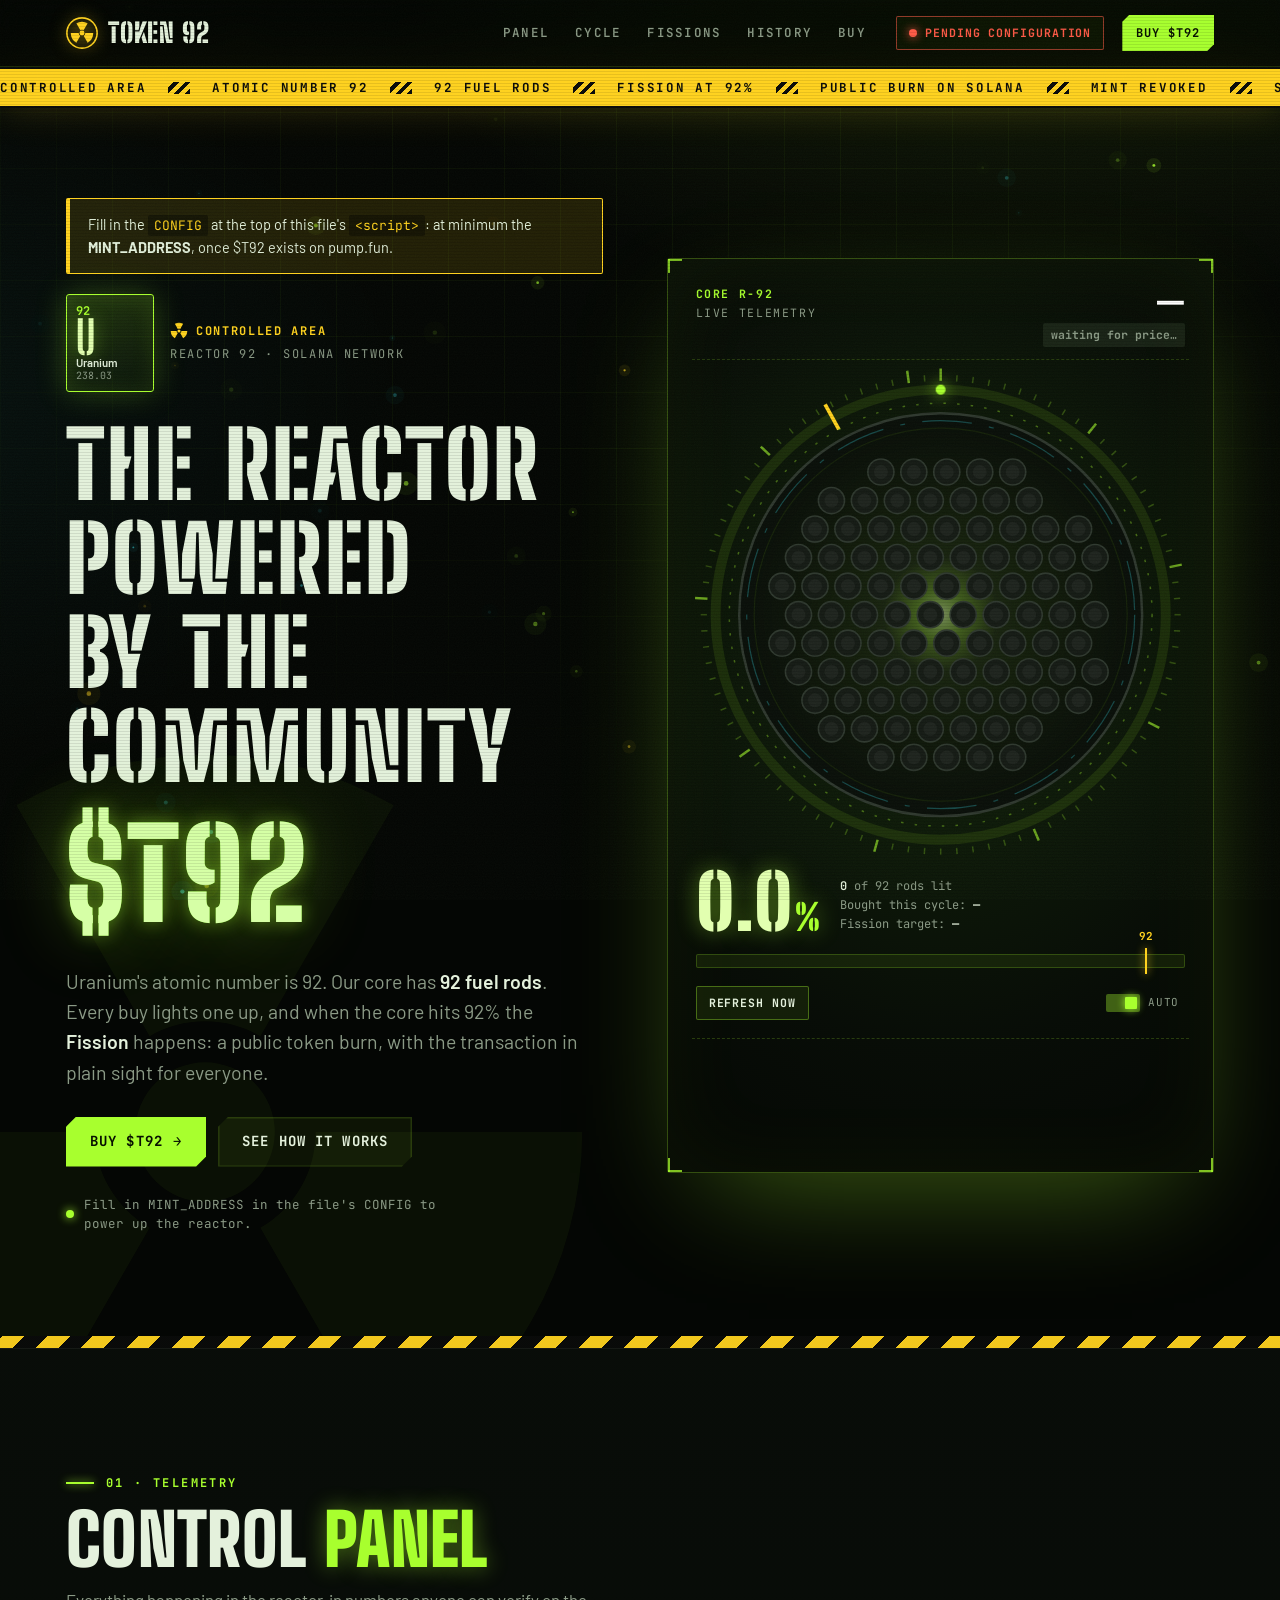
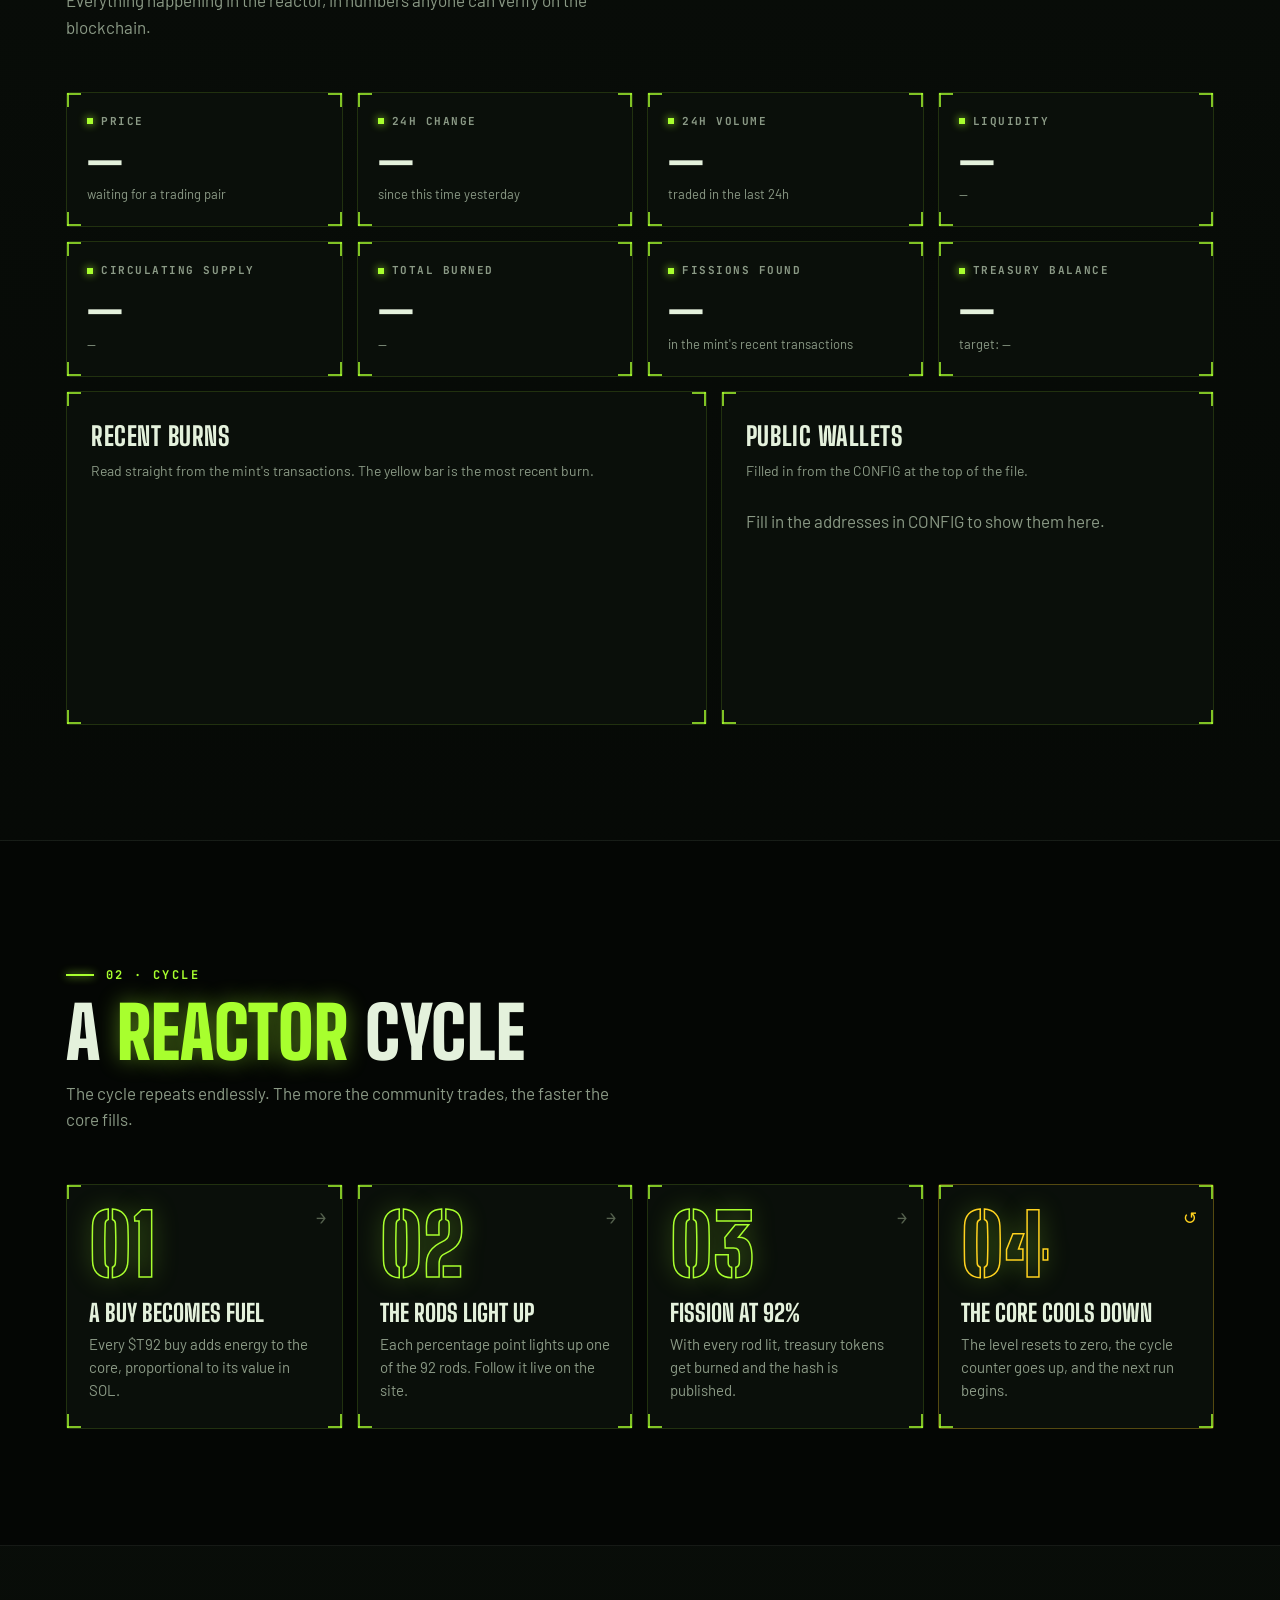
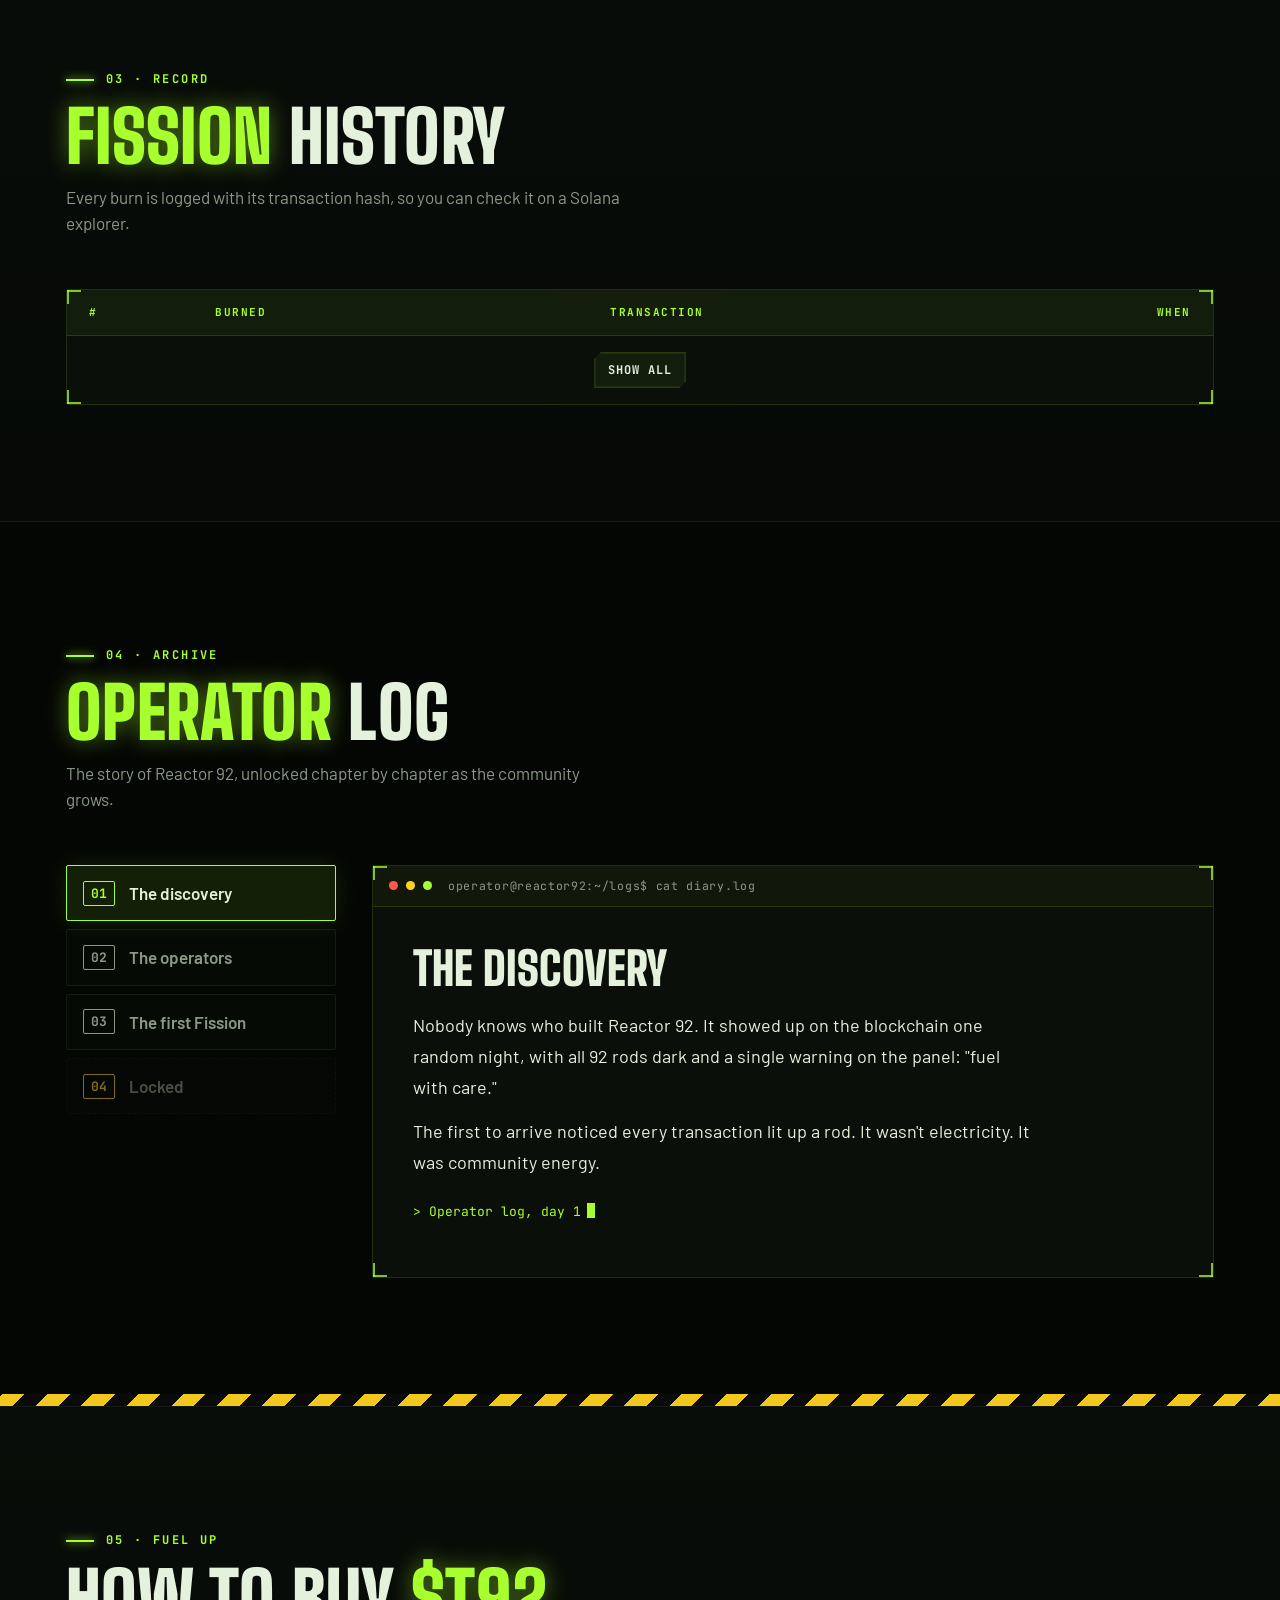
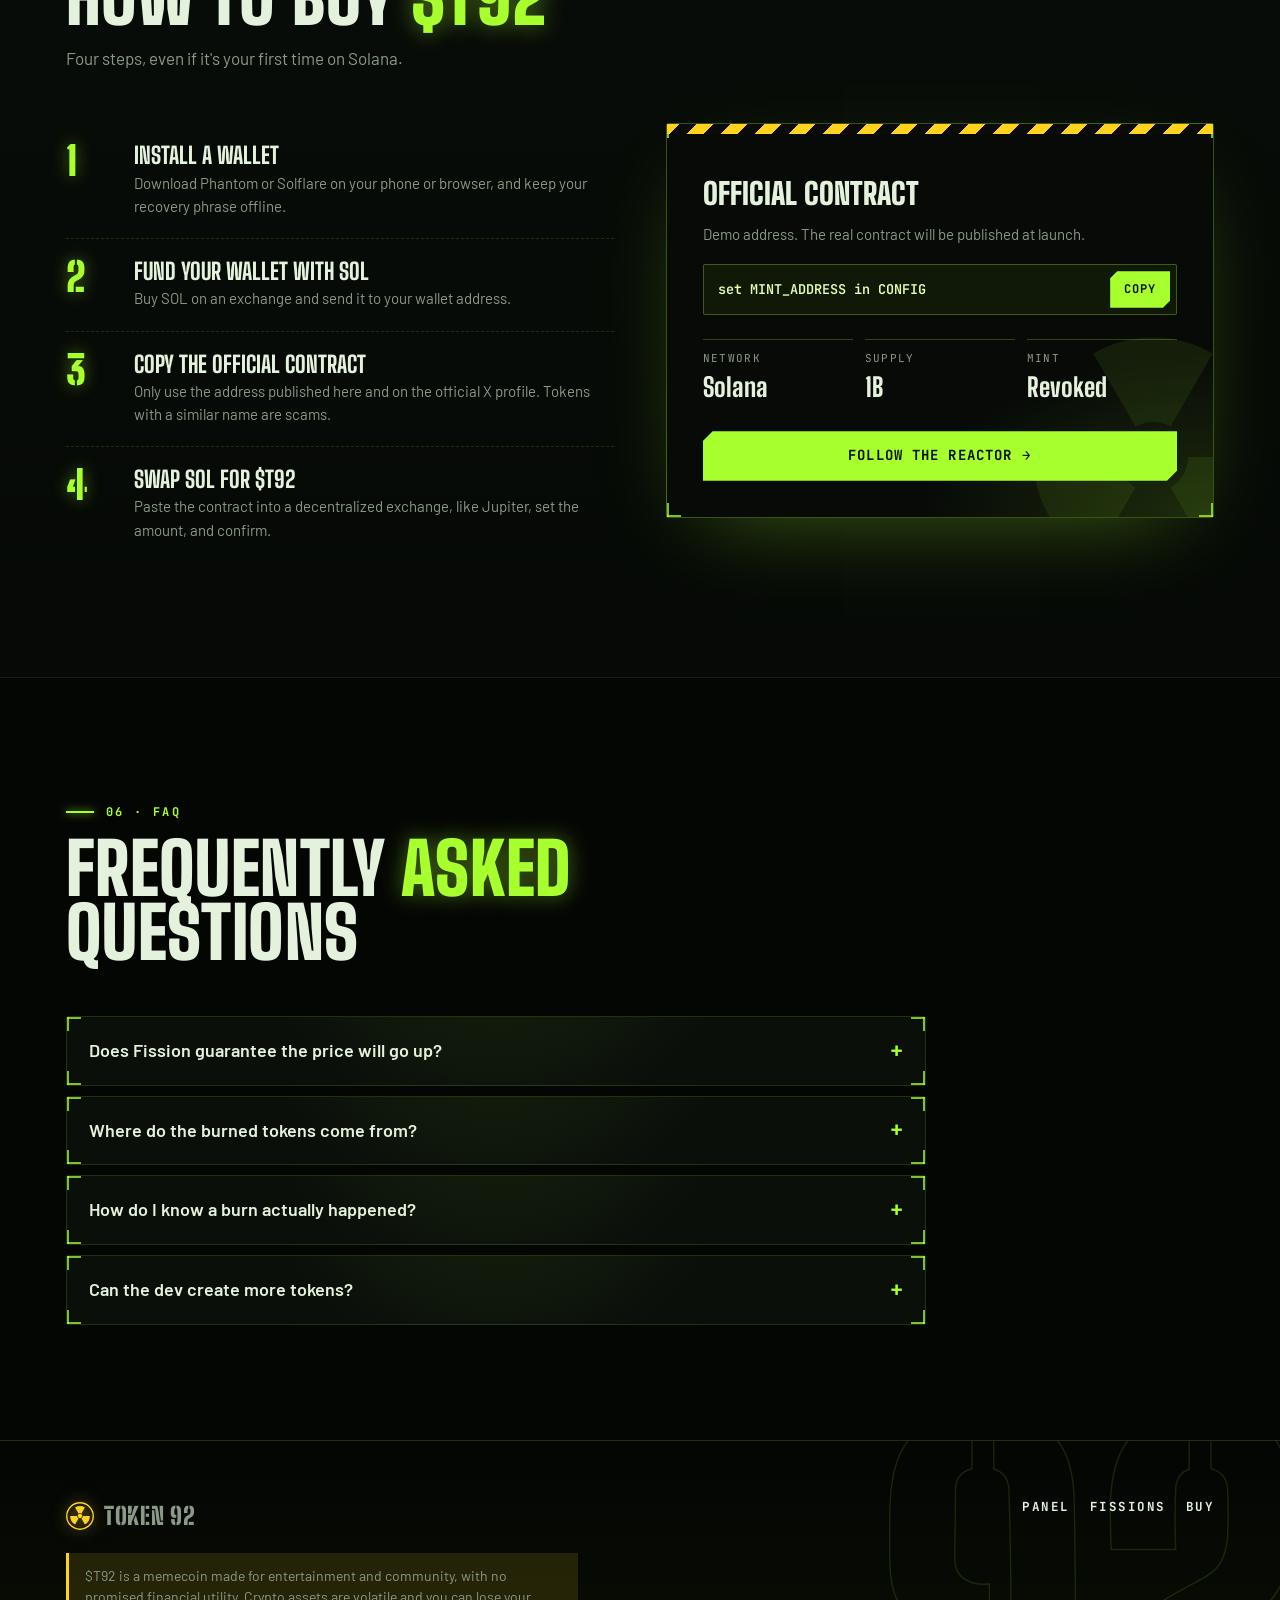
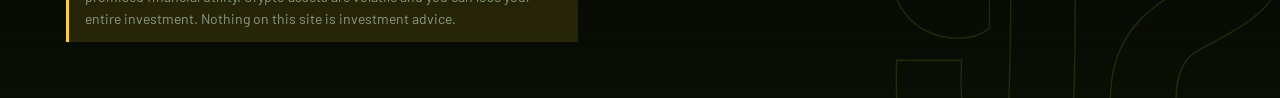
==== token92-completo-real.html @ c1e07d38 "Initial commit: TOKEN 92 reactor site (English, live buy-volume core) Single-file static site that r" ====
<!DOCTYPE html>
<html lang="en">
<head>
<meta charset="UTF-8">
<meta name="viewport" content="width=device-width, initial-scale=1, viewport-fit=cover">
<title>TOKEN 92 · Reactor 92</title>
<meta name="description" content="TOKEN 92 ($T92): the Solana memecoin built around a reactor. At 92%, Fission happens.">
<meta name="theme-color" content="#040604">
<link rel="preconnect" href="https://fonts.googleapis.com">
<link rel="preconnect" href="https://fonts.gstatic.com" crossorigin>
<link href="https://fonts.googleapis.com/css2?family=Big+Shoulders+Display:wght@700;800;900&family=Big+Shoulders+Stencil+Display:wght@800;900&family=Barlow:wght@400;500;600;700&family=JetBrains+Mono:wght@400;600;700&display=swap" rel="stylesheet">
<style>
:root{
  color-scheme:dark;
  --bg:#040604; --bg-2:#070B07; --panel:#0A0F0A; --panel-2:#0F160F;
  --ink:#E4F1DC; --muted:#8B9A86; --dim:#56624F;
  --rad:#A8FF2E; --rad-hi:#E2FFB0; --rad-soft:rgba(168,255,46,.10); --rad-glow:rgba(168,255,46,.45);
  --cyan:#3DF2FF; --hazard:#FFD21F; --hazard-soft:rgba(255,210,31,.12); --danger:#FF5A47;
  --line:rgba(168,255,46,.14); --line-2:rgba(228,241,220,.07);
  --bc:rgba(168,255,46,.75);
  --brk:
    linear-gradient(var(--bc),var(--bc)) 0 0/14px 2px no-repeat,
    linear-gradient(var(--bc),var(--bc)) 0 0/2px 14px no-repeat,
    linear-gradient(var(--bc),var(--bc)) 100% 0/14px 2px no-repeat,
    linear-gradient(var(--bc),var(--bc)) 100% 0/2px 14px no-repeat,
    linear-gradient(var(--bc),var(--bc)) 0 100%/14px 2px no-repeat,
    linear-gradient(var(--bc),var(--bc)) 0 100%/2px 14px no-repeat,
    linear-gradient(var(--bc),var(--bc)) 100% 100%/14px 2px no-repeat,
    linear-gradient(var(--bc),var(--bc)) 100% 100%/2px 14px no-repeat;
  --display:'Big Shoulders Display','Arial Narrow',Impact,sans-serif;
  --stencil:'Big Shoulders Stencil Display','Big Shoulders Display','Arial Narrow',Impact,sans-serif;
  --mono:'JetBrains Mono',ui-monospace,Consolas,monospace;
  --body:'Barlow','Segoe UI',system-ui,-apple-system,sans-serif;
}
*,*::before,*::after{box-sizing:border-box}
html{scroll-behavior:smooth;scroll-padding-top:calc(env(safe-area-inset-top,0px) + 84px)}
body{margin:0;background:var(--bg);color:var(--ink);font-family:var(--body);font-size:17px;line-height:1.55;-webkit-font-smoothing:antialiased;overflow-x:hidden;
  background-image:radial-gradient(1100px 700px at 80% -10%,rgba(168,255,46,.11),transparent 60%),radial-gradient(900px 600px at -10% 45%,rgba(61,242,255,.05),transparent 60%);background-attachment:fixed}
/* grid + scanlines + grain */
body::before{content:"";position:fixed;inset:0;pointer-events:none;z-index:0;
  background-image:linear-gradient(rgba(168,255,46,.045) 1px,transparent 1px),linear-gradient(90deg,rgba(168,255,46,.045) 1px,transparent 1px);background-size:56px 56px;
  -webkit-mask-image:radial-gradient(ellipse 90% 70% at 50% 30%,#000 30%,transparent 85%);mask-image:radial-gradient(ellipse 90% 70% at 50% 30%,#000 30%,transparent 85%)}
body::after{content:"";position:fixed;inset:0;pointer-events:none;z-index:90;opacity:.5;
  background:repeating-linear-gradient(0deg,rgba(0,0,0,.18) 0 1px,transparent 1px 3px),url("data:image/svg+xml,%3Csvg xmlns='http://www.w3.org/2000/svg' width='160' height='160'%3E%3Cfilter id='n'%3E%3CfeTurbulence type='fractalNoise' baseFrequency='.9' numOctaves='2' stitchTiles='stitch'/%3E%3CfeColorMatrix values='0 0 0 0 .7 0 0 0 0 1 0 0 0 0 .5 0 0 0 .06 0'/%3E%3C/filter%3E%3Crect width='100%25' height='100%25' filter='url(%23n)'/%3E%3C/svg%3E")}
#fx{position:fixed;inset:0;width:100%;height:100%;pointer-events:none;z-index:0}
main,footer{position:relative;z-index:1}
img,svg{max-width:100%}
a{color:inherit}
button{font:inherit;color:inherit;cursor:pointer}
::selection{background:var(--rad);color:#071000}
:focus-visible{outline:2px solid var(--rad);outline-offset:3px;border-radius:2px}
.wrap{max-width:1220px;margin:0 auto;padding:0 clamp(16px,4vw,36px)}
.mono{font-family:var(--mono)}

/* ---------- Header ---------- */
.top{position:sticky;top:0;z-index:40;background:rgba(4,6,4,.72);backdrop-filter:blur(14px) saturate(1.4);-webkit-backdrop-filter:blur(14px) saturate(1.4);border-bottom:1px solid var(--line);padding-top:env(safe-area-inset-top,0px)}
.top .wrap{display:flex;align-items:center;gap:18px;height:66px}
.brand{display:flex;align-items:center;gap:10px;text-decoration:none;font-family:var(--stencil);font-weight:900;font-size:27px;letter-spacing:.03em}
.brand svg{width:32px;height:32px;color:var(--hazard);filter:drop-shadow(0 0 8px rgba(255,210,31,.55));animation:spin 14s linear infinite}
.nav{display:flex;gap:2px;margin-left:auto}
.nav a{text-decoration:none;padding:8px 12px;color:var(--muted);font-family:var(--mono);font-size:12.5px;font-weight:600;letter-spacing:.1em;text-transform:uppercase;transition:color .2s,text-shadow .2s}
.nav a:hover{color:var(--rad);text-shadow:0 0 12px var(--rad-glow)}
.status{display:flex;align-items:center;gap:8px;font-family:var(--mono);font-size:11.5px;font-weight:700;letter-spacing:.08em;text-transform:uppercase;padding:7px 12px;border:1px solid var(--line);white-space:nowrap;border-radius:2px;background:rgba(168,255,46,.04)}
.status i{width:8px;height:8px;border-radius:50%;background:var(--rad);box-shadow:0 0 10px var(--rad)}
.status[data-s="stable"] i{animation:blink 1.6s steps(2) infinite}
.status[data-s="warming"] i,.status[data-s="critical"] i{background:var(--hazard);box-shadow:0 0 10px var(--hazard)}
.status[data-s="critical"] i{animation:pulse 1s infinite}
.status[data-s="fission"]{background:var(--hazard);color:#1b1000;border-color:transparent}
.status[data-s="fission"] i{background:#1b1000}
.status[data-s="loading"] i{background:var(--hazard);box-shadow:0 0 10px var(--hazard);animation:pulse 1s infinite}
.status[data-s="error"]{border-color:rgba(255,90,71,.55);color:var(--danger)}
.status[data-s="error"] i{background:var(--danger);box-shadow:0 0 10px var(--danger)}
@keyframes pulse{0%{box-shadow:0 0 0 0 var(--hazard)}100%{box-shadow:0 0 0 9px transparent}}
@keyframes blink{50%{opacity:.35}}
.menu-btn{display:none;background:none;border:1px solid var(--line);border-radius:2px;width:42px;height:40px;align-items:center;justify-content:center}
.menu-btn span,.menu-btn span::before,.menu-btn span::after{display:block;width:18px;height:2px;background:var(--rad);position:relative;content:""}
.menu-btn span::before{position:absolute;top:-6px}.menu-btn span::after{position:absolute;top:6px}

/* Hazard ticker */
.band{position:relative;z-index:2;background:var(--hazard);color:#0A0B0A;overflow:hidden;border-block:2px solid #0A0B0A;box-shadow:0 0 40px rgba(255,210,31,.18)}
.band-track{display:flex;width:max-content;animation:marquee 38s linear infinite}
.band-track span{font-family:var(--mono);font-weight:700;font-size:12.5px;letter-spacing:.14em;text-transform:uppercase;padding:9px 0;white-space:nowrap;display:flex;align-items:center}
.band-track span::after{content:"";width:22px;height:12px;margin:0 22px;background:repeating-linear-gradient(-45deg,#0A0B0A 0 4px,transparent 4px 8px)}
@keyframes marquee{to{transform:translateX(-50%)}}
.stripe{height:12px;background:repeating-linear-gradient(-45deg,var(--hazard) 0 16px,#0A0B0A 16px 32px);position:relative;z-index:1;opacity:.95}

/* Buttons */
.btn{--cut:10px;display:inline-flex;align-items:center;justify-content:center;gap:10px;border:0;padding:14px 24px;font-family:var(--mono);font-weight:700;font-size:14px;letter-spacing:.08em;text-transform:uppercase;text-decoration:none;transition:transform .15s ease,box-shadow .25s,background .2s,color .2s;clip-path:polygon(var(--cut) 0,100% 0,100% calc(100% - var(--cut)),calc(100% - var(--cut)) 100%,0 100%,0 var(--cut))}
.btn:active{transform:translateY(1px)}
.btn-main{background:var(--rad);color:#071000;box-shadow:0 0 0 rgba(168,255,46,0)}
.btn-main:hover{background:var(--rad-hi);box-shadow:0 0 36px var(--rad-glow)}
.btn-ghost{background:rgba(168,255,46,.06);color:var(--ink);box-shadow:inset 0 0 0 1.5px var(--line)}
.btn-ghost:hover{color:var(--rad);box-shadow:inset 0 0 0 1.5px var(--rad)}
.btn-sm{--cut:7px;padding:9px 14px;font-size:12px}
.btn .arr{transition:transform .2s}
.btn:hover .arr{transform:translateX(3px)}

/* HUD card */
.hud{position:relative;border:1px solid var(--line);border-radius:3px;
  background:var(--brk),radial-gradient(420px circle at var(--mx,50%) var(--my,-200%),rgba(168,255,46,.11),transparent 60%),var(--panel);
  transition:border-color .25s,transform .25s}
.hud:hover{border-color:rgba(168,255,46,.38)}

/* ---------- Hero ---------- */
.hero{position:relative;overflow:hidden;padding:clamp(40px,7vw,96px) 0 clamp(56px,8vw,110px)}
.hero .mark-bg{position:absolute;width:min(820px,130vw);aspect-ratio:1;left:-16%;top:50%;color:var(--rad);opacity:.045;pointer-events:none;animation:spinY 140s linear infinite}
@keyframes spinY{from{transform:translateY(-50%) rotate(0)}to{transform:translateY(-50%) rotate(360deg)}}
@keyframes spin{to{transform:rotate(360deg)}}
.hero .wrap{position:relative;display:grid;grid-template-columns:minmax(0,1fr) minmax(0,1.02fr);gap:clamp(28px,5vw,72px);align-items:center}
.hero-tags{display:flex;align-items:center;gap:16px;margin-bottom:26px}
.element{position:relative;width:88px;height:98px;flex-shrink:0;border:1.5px solid var(--rad);background:linear-gradient(160deg,rgba(168,255,46,.18),rgba(168,255,46,.03));box-shadow:0 0 30px rgba(168,255,46,.25),inset 0 0 22px rgba(168,255,46,.12);padding:7px 9px;display:flex;flex-direction:column;justify-content:space-between;border-radius:3px}
.element .z{font-family:var(--mono);font-size:12px;font-weight:700;color:var(--rad)}
.element b{font-family:var(--stencil);font-size:46px;line-height:.8;color:var(--rad-hi);text-shadow:0 0 18px var(--rad-glow)}
.element .nm{font-size:11.5px;font-weight:600;line-height:1}
.element .ms{font-family:var(--mono);font-size:10px;color:var(--muted)}
.emblem{display:flex;flex-direction:column;gap:4px;font-family:var(--mono);font-size:12px;letter-spacing:.14em;text-transform:uppercase;color:var(--muted)}
.emblem strong{display:flex;align-items:center;gap:8px;color:var(--hazard);font-weight:700}
.emblem strong svg{width:18px;height:18px}
.hero h1{font-family:var(--stencil);font-weight:900;font-size:clamp(48px,7.2vw,104px);line-height:1.02;letter-spacing:.025em;word-spacing:.08em;text-transform:uppercase;margin:0 0 30px;text-wrap:balance}
.hero h1 .num{position:relative;display:inline-block;color:var(--rad);font-size:1.35em;line-height:1;margin-top:18px;text-shadow:0 0 18px var(--rad-glow),0 0 70px rgba(168,255,46,.35)}
.hero h1 .num::before,.hero h1 .num::after{content:attr(data-text);position:absolute;inset:0;pointer-events:none;text-shadow:none}
.hero h1 .num::before{color:var(--cyan);opacity:.55;mix-blend-mode:screen;animation:glitchA 4.2s infinite steps(1)}
.hero h1 .num::after{color:var(--hazard);opacity:.45;mix-blend-mode:screen;animation:glitchB 4.2s infinite steps(1)}
@keyframes glitchA{0%,88%,100%{transform:none;clip-path:inset(0 0 100% 0)}89%{transform:translate(-4px,1px);clip-path:inset(12% 0 58% 0)}91%{transform:translate(3px,-1px);clip-path:inset(62% 0 8% 0)}93%{transform:translate(-2px,0);clip-path:inset(35% 0 40% 0)}}
@keyframes glitchB{0%,88%,100%{transform:none;clip-path:inset(0 0 100% 0)}90%{transform:translate(4px,-1px);clip-path:inset(48% 0 22% 0)}92%{transform:translate(-3px,1px);clip-path:inset(4% 0 76% 0)}}
.lede{font-size:clamp(17px,1.6vw,19.5px);color:var(--muted);max-width:47ch;margin:0 0 30px}
.lede b{color:var(--ink);font-weight:600}
.cta{display:flex;flex-wrap:wrap;gap:12px;margin-bottom:28px}
.demo-note{display:flex;gap:10px;align-items:center;font-family:var(--mono);font-size:12.5px;color:var(--muted);max-width:52ch;margin:0}
.demo-note::before{content:"";width:8px;height:8px;flex-shrink:0;border-radius:50%;background:var(--rad);box-shadow:0 0 10px var(--rad);animation:blink 1.6s steps(2) infinite}
.setup{background:var(--hazard-soft);border:1px solid var(--hazard);border-left-width:4px;padding:14px 18px;margin:0 0 20px;font-size:14.5px;border-radius:2px}
.setup code{font-family:var(--mono);font-size:13px;background:rgba(0,0,0,.35);padding:2px 6px;border-radius:2px;color:var(--hazard)}
.err{background:rgba(255,90,71,.1);border:1px solid var(--danger);border-left-width:4px;color:#FFC2B8;padding:14px 18px;margin:0 0 20px;font-size:14.5px;border-radius:2px}

/* Core panel */
.core-wrap{position:relative}
.core-wrap::before{content:"";position:absolute;inset:8% 4%;background:radial-gradient(closest-side,rgba(168,255,46,.32),transparent);filter:blur(40px);pointer-events:none;animation:breathe 4s ease-in-out infinite}
@keyframes breathe{50%{opacity:.55;transform:scale(.96)}}
.core-panel{position:relative;border:1px solid rgba(168,255,46,.28);border-radius:3px;padding:clamp(14px,2.2vw,24px);color:var(--ink);
  background:var(--brk),radial-gradient(110% 80% at 50% 42%,#13250B 0%,#080D07 55%,#030403 100%);
  box-shadow:0 40px 120px -40px rgba(168,255,46,.4),inset 0 0 90px rgba(168,255,46,.05)}
.core-panel.shake{animation:shake .5s linear}
@keyframes shake{0%,100%{transform:none}20%{transform:translate(-5px,2px)}40%{transform:translate(5px,-2px)}60%{transform:translate(-3px,-1px)}80%{transform:translate(3px,1px)}}
.core-head{display:flex;justify-content:space-between;align-items:flex-start;gap:12px;flex-wrap:wrap;padding:2px 4px 12px;border-bottom:1px dashed rgba(168,255,46,.2);margin-bottom:6px}
.core-id{font-family:var(--mono);font-size:11.5px;letter-spacing:.14em;text-transform:uppercase;color:var(--muted);line-height:1.6}
.core-id b{display:block;color:var(--rad);font-weight:700}
.price-ticker{display:flex;flex-direction:column;align-items:flex-end;gap:4px}
.price-usd{font-family:var(--display);font-weight:800;font-size:clamp(26px,3.4vw,34px);line-height:1;color:#fff;font-variant-numeric:tabular-nums;transition:color .3s}
.price-chg{font-family:var(--mono);font-size:11.5px;font-weight:700;padding:3px 8px;border-radius:2px;background:rgba(170,200,160,.1);color:var(--muted);text-align:right}
.price-ticker[data-dir="up"] .price-usd{color:var(--rad)}
.price-ticker[data-dir="up"] .price-chg{background:rgba(168,255,46,.16);color:var(--rad)}
.price-ticker[data-dir="down"] .price-chg{background:rgba(255,90,71,.14);color:#FF7A6E}
.price-ticker[data-dir="down"] .price-usd{color:#FF7A6E}
.price-usd.flash-up{animation:flashUp .9s ease}
.price-usd.flash-down{animation:flashDown .9s ease}
@keyframes flashUp{30%{text-shadow:0 0 18px rgba(168,255,46,.9)}}
@keyframes flashDown{30%{text-shadow:0 0 18px rgba(255,90,71,.9)}}
.gauge .v.up{color:var(--rad)}.gauge .v.down{color:#FF7A6E}

.core-svg{display:block;width:100%;height:auto;aspect-ratio:1;-webkit-tap-highlight-color:transparent}
#ticks line{stroke:rgba(168,255,46,.25);stroke-width:1.2}
#ticks line.tk-big{stroke:rgba(168,255,46,.6);stroke-width:2}
.spin-ring{transform-box:fill-box;transform-origin:center;animation:spin 40s linear infinite}
.spin-ring.rev{animation-duration:26s;animation-direction:reverse}
.core-pulse{transform-box:fill-box;transform-origin:center;animation:corePulse 2.6s ease-in-out infinite}
@keyframes corePulse{50%{transform:scale(1.25);opacity:.35}}
.rod .housing{fill:#161B16;stroke:#2F382F;stroke-width:1.3;transition:fill .5s,stroke .5s}
.rod .fuel{fill:#1F241F;transition:fill .5s}
.rod .halo{fill:var(--rad);opacity:0;transition:opacity .6s}
.rod.lit .housing{fill:#1D3A0F;stroke:var(--rad)}
.rod.lit .fuel{fill:var(--rad-hi)}
.rod.lit .halo{opacity:.3}
.rod.new .halo{opacity:.9;transition:none}
#arc{filter:drop-shadow(0 0 6px var(--rad))}
:root[data-heat="hot"] .rod.lit .halo{opacity:.42}
:root[data-heat="critical"] .rod.lit .halo{fill:var(--hazard);opacity:.5}
:root[data-heat="critical"] .rod.lit .housing{stroke:var(--hazard)}
:root[data-heat="critical"] #arc{stroke:var(--hazard);filter:drop-shadow(0 0 8px var(--hazard))}
:root[data-heat="critical"] .core-panel{animation:alarm 1.2s ease-in-out infinite}
@keyframes alarm{50%{box-shadow:0 40px 140px -30px rgba(255,210,31,.55),inset 0 0 90px rgba(255,210,31,.1)}}
.wave{fill:none;stroke:var(--rad-hi);stroke-width:3;opacity:0;transform-box:fill-box;transform-origin:center}
.core-panel.fission .wave{animation:wave 1.7s cubic-bezier(.2,.7,.3,1) forwards}
.core-panel.fission .wave:nth-of-type(2){animation-delay:.18s}
.core-panel.fission .wave:nth-of-type(3){animation-delay:.36s}
@keyframes wave{0%{opacity:.95;transform:scale(.9)}100%{opacity:0;transform:scale(2.5)}}
.core-panel.fission .rod .fuel{fill:#FFFFFF}

.readout{display:grid;grid-template-columns:auto 1fr;gap:6px 20px;align-items:end;padding:6px 4px 2px}
.readout .lvl{font-family:var(--stencil);font-weight:900;font-size:clamp(50px,6.4vw,76px);line-height:.85;font-variant-numeric:tabular-nums;color:var(--rad-hi);text-shadow:0 0 22px var(--rad-glow)}
.readout .lvl small{font-size:.48em;color:var(--rad);margin-left:2px}
.readout .meta{font-family:var(--mono);font-size:12px;color:var(--muted);line-height:1.6}
.readout .meta b{color:var(--ink);font-weight:600}
.bar{grid-column:1 / -1;position:relative;height:14px;background:rgba(168,255,46,.08);border:1px solid rgba(168,255,46,.2);margin-top:14px;border-radius:2px}
.bar .fill{position:absolute;inset:0 auto 0 0;width:0;transition:width .5s ease;box-shadow:0 0 18px var(--rad-glow);
  background:repeating-linear-gradient(-45deg,rgba(0,0,0,.22) 0 6px,transparent 6px 12px),linear-gradient(90deg,#3E9A10,var(--rad) 70%,var(--rad-hi));background-size:17px 17px,100% 100%;animation:barber 1s linear infinite}
@keyframes barber{to{background-position:17px 0,0 0}}
.bar .mark{position:absolute;left:92%;top:-7px;bottom:-7px;width:2px;background:var(--hazard);box-shadow:0 0 8px var(--hazard)}
.bar .mark::after{content:"92";position:absolute;top:-20px;left:50%;transform:translateX(-50%);font-family:var(--mono);font-size:11px;font-weight:700;color:var(--hazard)}
.core-ctrl{display:flex;flex-wrap:wrap;gap:8px;align-items:center;margin-top:16px;padding:0 4px 4px}
.core-ctrl .lbl{font-family:var(--mono);font-size:11px;color:var(--muted)}
.chip{font-family:var(--mono);background:rgba(168,255,46,.08);border:1px solid rgba(168,255,46,.35);color:var(--ink);border-radius:2px;padding:7px 12px;font-weight:700;font-size:11.5px;letter-spacing:.08em;text-transform:uppercase;transition:background .2s,box-shadow .2s}
.chip:hover{background:rgba(168,255,46,.2);box-shadow:0 0 16px rgba(168,255,46,.25)}
.chip:disabled{opacity:.45;cursor:not-allowed}
.toggle{margin-left:auto;background:none;border:0;color:var(--muted);font-family:var(--mono);font-size:11px;letter-spacing:.06em;text-transform:uppercase;display:flex;align-items:center;gap:8px;padding:6px}
.toggle span{width:34px;height:18px;border-radius:2px;background:rgba(170,200,160,.2);position:relative;transition:background .2s}
.toggle span::after{content:"";position:absolute;width:12px;height:12px;border-radius:1px;background:var(--ink);top:3px;left:3px;transition:left .2s,background .2s}
.toggle[aria-pressed="true"] span{background:rgba(168,255,46,.35)}
.toggle[aria-pressed="true"] span::after{left:19px;background:var(--rad);box-shadow:0 0 8px var(--rad)}
.feed{list-style:none;margin:14px 0 0;padding:12px 4px 0;border-top:1px dashed rgba(168,255,46,.2);display:grid;gap:5px;font-family:var(--mono);font-size:12px;min-height:110px}
.feed li{display:flex;justify-content:space-between;gap:12px;color:var(--muted);animation:in .4s ease}
.feed li span::before{content:"› ";color:var(--rad)}
.feed li b{color:var(--ink);font-weight:600;font-variant-numeric:tabular-nums}
.feed li a:hover{color:var(--rad)}
.feed li.you b{color:var(--rad)}
.feed li.fx{color:var(--hazard)}
.feed li.empty span::before,.feed li.empty::before{content:"› ";color:var(--rad)}
@keyframes in{from{opacity:0;transform:translateY(-4px)}to{opacity:1;transform:none}}

/* ---------- Sections ---------- */
section{position:relative;padding:clamp(64px,9vw,120px) 0}
.alt{background:linear-gradient(180deg,rgba(10,15,10,.85),rgba(7,11,7,.85));border-block:1px solid var(--line-2)}
.sec-head{max-width:700px;margin-bottom:clamp(30px,4.4vw,52px)}
.kicker{display:inline-flex;align-items:center;gap:12px;font-family:var(--mono);font-size:12px;font-weight:700;letter-spacing:.2em;text-transform:uppercase;color:var(--rad);margin-bottom:16px}
.kicker::before{content:"";width:28px;height:2px;background:var(--rad);box-shadow:0 0 8px var(--rad)}
.sec-head h2{font-family:var(--display);font-weight:900;text-transform:uppercase;font-size:clamp(40px,5.6vw,76px);line-height:.88;letter-spacing:.005em;margin:0 0 16px}
.sec-head h2 em{font-style:normal;color:var(--rad);text-shadow:0 0 22px var(--rad-glow)}
.sec-head p{color:var(--muted);margin:0;max-width:56ch}

/* Panel */
.gauges{display:grid;grid-template-columns:repeat(4,minmax(0,1fr));gap:14px}
.gauges + .gauges{margin-top:14px}
.gauge{padding:20px 20px 22px;overflow:hidden}
.gauge .k{font-family:var(--mono);font-size:11px;font-weight:700;letter-spacing:.14em;text-transform:uppercase;color:var(--muted);display:flex;align-items:center;gap:8px}
.gauge .k::before{content:"";width:6px;height:6px;background:var(--rad);box-shadow:0 0 8px var(--rad)}
.gauge .v{font-family:var(--display);font-weight:800;font-size:clamp(30px,3.3vw,44px);line-height:1.05;font-variant-numeric:tabular-nums;margin-top:10px;overflow-wrap:anywhere}
.gauge .s{font-size:13px;color:var(--muted)}
.gauge .v.bump{color:var(--hazard);transition:color 1.2s}
.panel-grid{display:grid;grid-template-columns:minmax(0,1.3fr) minmax(0,1fr);gap:14px;margin-top:14px}
.box{padding:24px}
.box h3{margin:0 0 4px;font-family:var(--display);font-weight:800;font-size:26px;text-transform:uppercase;letter-spacing:.02em}
.box .sub{margin:0 0 18px;font-size:14px;color:var(--muted)}
.chart-wrap{overflow-x:auto}
.chart{display:block;width:100%;min-width:420px;height:200px;color:var(--rad)}
.chart .b{fill:var(--rad);filter:drop-shadow(0 0 6px rgba(168,255,46,.5));transition:height .5s,y .5s}
.chart .b.last{fill:var(--hazard);filter:drop-shadow(0 0 8px rgba(255,210,31,.6))}
.chart text{fill:var(--muted);font-size:11px;font-family:var(--mono)}
.wallets{list-style:none;margin:0;padding:0;display:grid;gap:4px}
.wallets li{display:grid;grid-template-columns:1fr auto;gap:2px 12px;align-items:center;padding:12px 0;border-bottom:1px dashed var(--line)}
.wallets li:last-child{border-bottom:0}
.wallets .n{font-weight:600}
.wallets .a{grid-column:1;font-family:var(--mono);font-size:12px;color:var(--muted);word-break:break-all}
.wallets button{grid-row:1 / span 2;grid-column:2}

/* How it works */
.steps{list-style:none;margin:0;padding:0;display:grid;grid-template-columns:repeat(4,minmax(0,1fr));gap:14px}
.steps li{padding:26px 22px 26px;overflow:hidden}
.steps .dot{font-family:var(--stencil);font-weight:900;font-size:84px;line-height:.8;color:transparent;-webkit-text-stroke:1.5px var(--rad);margin-bottom:22px;text-shadow:0 0 26px rgba(168,255,46,.25)}
.steps li:last-child{--bc:rgba(255,210,31,.85);border-color:rgba(255,210,31,.3)}
.steps li:last-child .dot{-webkit-text-stroke-color:var(--hazard)}
.steps li:hover .dot{color:rgba(168,255,46,.15)}
.steps h3{margin:0 0 8px;font-family:var(--display);font-weight:800;font-size:24px;text-transform:uppercase;line-height:1}
.steps p{margin:0;color:var(--muted);font-size:15px}
.steps li::after{content:"→";position:absolute;right:16px;top:20px;font-family:var(--mono);color:var(--dim)}
.steps li:last-child::after{content:"↺";color:var(--hazard)}

/* History */
.hist{overflow:hidden}
.hist-row{display:grid;grid-template-columns:110px minmax(0,1fr) minmax(0,1.2fr) 110px;gap:16px;align-items:center;padding:14px 22px;border-bottom:1px solid var(--line-2);font-variant-numeric:tabular-nums}
#histBody .hist-row:hover{background:rgba(168,255,46,.04)}
.hist-row.head{font-family:var(--mono);font-size:11px;letter-spacing:.14em;text-transform:uppercase;color:var(--rad);font-weight:700;background:rgba(168,255,46,.06);border-bottom-color:var(--line)}
.hist-row .c{font-family:var(--stencil);font-weight:900;font-size:26px;color:var(--rad);text-shadow:0 0 14px var(--rad-glow)}
.hist-row .burn{font-weight:600}
.hist-row .tx{display:flex;align-items:center;gap:8px;color:var(--muted);font-size:13px;min-width:0}
.hist-row .tx code{font-family:var(--mono);overflow:hidden;text-overflow:ellipsis;white-space:nowrap}
.hist-row .tx button{background:none;border:1px solid var(--line);border-radius:2px;padding:3px 8px;font-family:var(--mono);font-size:11px;color:var(--muted);flex-shrink:0}
.hist-row .tx button:hover{color:var(--rad);border-color:var(--rad)}
.hist-row .t{font-family:var(--mono);color:var(--muted);font-size:12.5px;text-align:right}
.hist-row.fresh{animation:fresh 2.4s ease}
@keyframes fresh{0%{background:var(--hazard-soft)}100%{background:transparent}}
.hist-more{display:flex;justify-content:center;padding:16px}

/* Lore */
.lore{display:grid;grid-template-columns:270px minmax(0,1fr);gap:clamp(18px,3vw,36px);align-items:start}
.tabs{display:grid;gap:8px}
.tab{text-align:left;background:rgba(168,255,46,.02);border:1px solid var(--line-2);border-radius:2px;padding:14px 16px;display:grid;grid-template-columns:auto 1fr;gap:14px;align-items:center;color:var(--muted);transition:border-color .2s,color .2s,background .2s}
.tab b{font-family:var(--mono);font-weight:700;font-size:13px;color:inherit;line-height:1;padding:5px 7px;border:1px solid currentColor;border-radius:2px}
.tab span{font-weight:600}
.tab:hover{color:var(--ink);border-color:var(--line)}
.tab[aria-selected="true"]{background:var(--rad-soft);border-color:var(--rad);color:var(--ink);box-shadow:0 0 24px rgba(168,255,46,.12)}
.tab[aria-selected="true"] b{color:var(--rad)}
.tab.locked{opacity:.5;border-style:dashed}
.tab.locked b{color:var(--hazard)}
.term{overflow:hidden}
.term-bar{display:flex;align-items:center;gap:8px;padding:11px 16px;border-bottom:1px solid var(--line);font-family:var(--mono);font-size:11.5px;letter-spacing:.06em;color:var(--muted);background:rgba(168,255,46,.04)}
.term-bar i{width:9px;height:9px;border-radius:50%;background:var(--dim)}
.term-bar i:first-child{background:var(--danger)}.term-bar i:nth-child(2){background:var(--hazard)}.term-bar i:nth-child(3){background:var(--rad)}
.term-bar span{margin-left:8px;overflow:hidden;text-overflow:ellipsis;white-space:nowrap}
.chapter{padding:clamp(22px,3.5vw,40px);min-height:300px}
.chapter h3{font-family:var(--display);font-weight:900;text-transform:uppercase;font-size:clamp(32px,3.6vw,46px);line-height:.95;margin:0 0 20px}
.chapter p{margin:0 0 14px;max-width:62ch;font-size:18px;line-height:1.7}
.chapter .sig{font-family:var(--mono);color:var(--rad);font-size:13px;margin-top:24px}
.chapter .sig::before{content:"> "}
.chapter .sig::after{content:"";display:inline-block;width:8px;height:15px;background:var(--rad);margin-left:6px;vertical-align:-2px;animation:blink 1s steps(2) infinite}
.chapter[hidden]{display:none}

/* Buy */
.buy{display:grid;grid-template-columns:minmax(0,1fr) minmax(0,1fr);gap:clamp(24px,4vw,56px);align-items:start}
.buy-steps{list-style:none;margin:0;padding:0;display:grid;gap:0}
.buy-steps li{display:grid;grid-template-columns:52px 1fr;gap:16px;padding:20px 0;border-bottom:1px dashed var(--line)}
.buy-steps li:last-child{border-bottom:0}
.buy-steps .n{font-family:var(--stencil);font-weight:900;font-size:40px;color:var(--rad);line-height:.9;text-shadow:0 0 16px var(--rad-glow)}
.buy-steps h3{margin:0 0 4px;font-family:var(--display);font-weight:800;font-size:23px;text-transform:uppercase;line-height:1.05}
.buy-steps p{margin:0;color:var(--muted);font-size:15px}
.ca{position:relative;overflow:hidden;border:1px solid rgba(168,255,46,.3);border-radius:3px;padding:clamp(26px,3vw,36px);padding-top:clamp(36px,4vw,46px);
  background:var(--brk),radial-gradient(90% 70% at 100% 100%,rgba(168,255,46,.14),transparent 60%),#070A07;box-shadow:0 30px 90px -40px rgba(168,255,46,.4)}
.ca::before{content:"";position:absolute;inset:0 0 auto 0;height:10px;background:repeating-linear-gradient(-45deg,var(--hazard) 0 12px,#0A0B0A 12px 24px)}
.ca .ca-mark{position:absolute;right:-70px;bottom:-70px;width:260px;height:260px;color:var(--rad);opacity:.08;pointer-events:none;animation:spin 60s linear infinite}
.ca h3{margin:0 0 6px;font-family:var(--display);font-weight:900;font-size:30px;text-transform:uppercase}
.ca p{margin:0 0 18px;color:var(--muted);font-size:15px}
.ca-field{display:flex;gap:10px;align-items:stretch;background:rgba(168,255,46,.06);border:1px solid rgba(168,255,46,.3);border-radius:2px;padding:6px 6px 6px 14px}
.ca-field code{flex:1;min-width:0;align-self:center;font-family:var(--mono);font-weight:600;font-size:13.5px;color:var(--rad-hi);overflow:hidden;text-overflow:ellipsis;white-space:nowrap}
.ca .facts{display:grid;grid-template-columns:repeat(3,minmax(0,1fr));gap:12px;margin-top:24px}
.ca .facts div{border-top:1px solid rgba(168,255,46,.25);padding-top:10px}
.ca .facts span{display:block;font-family:var(--mono);font-size:11px;letter-spacing:.12em;text-transform:uppercase;color:var(--muted)}
.ca .facts b{font-family:var(--display);font-weight:800;font-size:26px}
.ca > .btn{margin-top:24px;width:100%}

/* FAQ */
.faq{max-width:860px;display:grid;gap:10px}
.faq details{padding:0 22px}
.faq details[open]{border-color:rgba(168,255,46,.4)}
.faq summary{list-style:none;cursor:pointer;padding:20px 40px 20px 0;font-weight:600;font-size:18px;position:relative}
.faq summary::-webkit-details-marker{display:none}
.faq summary::after{content:"+";position:absolute;right:0;top:50%;transform:translateY(-50%);font-family:var(--mono);font-size:22px;color:var(--rad);transition:transform .25s}
.faq details[open] summary::after{transform:translateY(-50%) rotate(45deg)}
.faq details p{margin:0 0 20px;color:var(--muted);max-width:66ch}

/* Footer */
footer{position:relative;overflow:hidden;border-top:1px solid var(--line);padding:56px 0 calc(56px + env(safe-area-inset-bottom,0px));font-size:14px;color:var(--muted);background:linear-gradient(180deg,transparent,rgba(168,255,46,.04))}
footer .big{position:absolute;right:-2vw;bottom:-6vw;font-family:var(--stencil);font-weight:900;font-size:clamp(200px,34vw,460px);line-height:.8;color:transparent;-webkit-text-stroke:1.5px rgba(168,255,46,.12);pointer-events:none;user-select:none}
footer .wrap{position:relative;display:grid;grid-template-columns:minmax(0,1fr) auto;gap:28px;align-items:start}
footer .warn{max-width:64ch;margin:18px 0 0;padding:12px 16px;border-left:3px solid var(--hazard);background:var(--hazard-soft)}
footer nav{display:flex;gap:20px;flex-wrap:wrap}
footer nav a{text-decoration:none;font-family:var(--mono);font-size:12.5px;font-weight:700;letter-spacing:.12em;text-transform:uppercase;color:var(--ink)}
footer nav a:hover{color:var(--rad)}

/* Flash + toast */
.flash{position:fixed;inset:0;pointer-events:none;z-index:80;background:radial-gradient(circle at 50% 45%,rgba(240,255,220,.95),rgba(168,255,46,.55) 40%,transparent 75%);opacity:0}
.flash.on{animation:flash 1.1s ease-out}
@keyframes flash{0%{opacity:0}12%{opacity:.85}100%{opacity:0}}
.toast{position:fixed;left:50%;bottom:calc(20px + env(safe-area-inset-bottom,0px));transform:translate(-50%,20px);background:#0A100A;color:var(--rad);border:1px solid var(--rad);box-shadow:0 0 30px rgba(168,255,46,.3);padding:12px 18px;border-radius:2px;font-family:var(--mono);font-weight:700;font-size:13px;z-index:85;opacity:0;transition:opacity .25s,transform .25s;max-width:calc(100% - 32px);text-align:center}
.toast.on{opacity:1;transform:translate(-50%,0)}

/* Reveal on scroll */
.rv-on .rv{opacity:0;transform:translateY(26px);transition:opacity .8s ease,transform .8s cubic-bezier(.2,.7,.2,1)}
.rv-on .rv.in{opacity:1;transform:none}

/* ---------- Responsive ---------- */
@media (max-width:1060px){
  .nav a{padding:8px 8px;letter-spacing:.06em}
}
@media (max-width:980px){
  .hero .wrap{grid-template-columns:1fr}
  .core-wrap{max-width:620px;width:100%;margin:0 auto}
  .gauges{grid-template-columns:repeat(2,minmax(0,1fr))}
  .panel-grid,.buy,.lore{grid-template-columns:1fr}
  .tabs{grid-template-columns:repeat(4,minmax(0,1fr))}
  .tab{grid-template-columns:1fr;gap:8px;text-align:center;padding:12px 8px;justify-items:center}
  .tab span{font-size:13px}
  .steps{grid-template-columns:repeat(2,minmax(0,1fr))}
}
@media (max-width:800px){
  .nav{position:fixed;top:calc(66px + env(safe-area-inset-top,0px));left:0;right:0;flex-direction:column;gap:0;background:rgba(4,6,4,.97);border-bottom:1px solid var(--line);padding:8px 18px 16px;display:none}
  .nav.open{display:flex}
  .nav a{padding:15px 4px;font-size:14px;border-bottom:1px solid var(--line-2)}
  .menu-btn{display:inline-flex;margin-left:auto}
  .top .btn{display:none}
  .status{font-size:10.5px;padding:6px 9px}
  .hist-row{grid-template-columns:70px minmax(0,1fr);gap:4px 14px;padding:14px 18px}
  .hist-row.head{display:none}
  .hist-row .c{grid-row:1 / span 3;align-self:start}
  .hist-row .t{text-align:left}
  footer .wrap{grid-template-columns:1fr}
}
@media (max-width:520px){
  body{font-size:16px}
  .brand{font-size:23px}
  .brand svg{width:26px;height:26px}
  .status span{display:none}
  .steps{grid-template-columns:1fr}
  .gauges{grid-template-columns:1fr 1fr;gap:10px}
  .gauge{padding:16px}
  .readout{grid-template-columns:1fr}
  .tabs{grid-template-columns:repeat(2,minmax(0,1fr))}
  .toggle{margin-left:0}
  .core-head{flex-direction:column}
  .price-ticker{align-items:flex-start}
  .element{width:76px;height:86px}
  .element b{font-size:38px}
  .ca .facts b{font-size:21px}
}
@media (prefers-reduced-motion:reduce){
  *,*::before,*::after{animation-duration:.01ms !important;animation-iteration-count:1 !important;transition-duration:.01ms !important;scroll-behavior:auto !important}
  .core-panel.fission .wave{animation:none}
  .rv-on .rv{opacity:1;transform:none}
}
</style>
</head>
<body>
<canvas id="fx" aria-hidden="true"></canvas>
<svg width="0" height="0" style="position:absolute" aria-hidden="true"><defs>
  <symbol id="trefoil" viewBox="-10 -10 20 20"><circle r="1.7" fill="currentColor"/><path fill="currentColor" d="M-1.350 -2.338L-4.600 -7.967A9.2 9.2 0 0 1 4.600 -7.967L1.350 -2.338A2.7 2.7 0 0 0 -1.350 -2.338ZM2.700 0.000L9.200 0.000A9.2 9.2 0 0 1 4.600 7.967L1.350 2.338A2.7 2.7 0 0 0 2.700 0.000ZM-1.350 2.338L-4.600 7.967A9.2 9.2 0 0 1 -9.200 0.000L-2.700 0.000A2.7 2.7 0 0 0 -1.350 2.338Z"/></symbol>
  <symbol id="trefoilBadge" viewBox="-11 -11 22 22"><circle r="10.4" fill="none" stroke="currentColor" stroke-width="1.1"/><circle r="1.7" fill="currentColor"/><path fill="currentColor" transform="scale(.84)" d="M-1.350 -2.338L-4.600 -7.967A9.2 9.2 0 0 1 4.600 -7.967L1.350 -2.338A2.7 2.7 0 0 0 -1.350 -2.338ZM2.700 0.000L9.200 0.000A9.2 9.2 0 0 1 4.600 7.967L1.350 2.338A2.7 2.7 0 0 0 2.700 0.000ZM-1.350 2.338L-4.600 7.967A9.2 9.2 0 0 1 -9.200 0.000L-2.700 0.000A2.7 2.7 0 0 0 -1.350 2.338Z"/></symbol>
</defs></svg>

<header class="top">
  <div class="wrap">
    <a href="#reator" class="brand" aria-label="TOKEN 92, home">
      <svg aria-hidden="true"><use href="#trefoilBadge"/></svg>
      TOKEN 92
    </a>
    <nav class="nav" id="nav" aria-label="Main">
      <a href="#painel">Panel</a>
      <a href="#como-funciona">Cycle</a>
      <a href="#fissoes">Fissions</a>
      <a href="#historia">History</a>
      <a href="#comprar">Buy</a>
    </nav>
    <div class="status" id="status" data-s="stable" role="status" aria-live="polite"><i></i><span>Core stable</span></div>
    <a href="#comprar" class="btn btn-main btn-sm">Buy $T92</a>
    <button class="menu-btn" id="menuBtn" aria-label="Open menu" aria-expanded="false" aria-controls="nav"><span></span></button>
  </div>
</header>

<div class="band" aria-hidden="true">
  <div class="band-track">
    <span>Controlled area</span><span>Atomic number 92</span><span>92 fuel rods</span><span>Fission at 92%</span><span>Public burn on Solana</span><span>Mint revoked</span><span>Supply only goes down</span>
    <span>Controlled area</span><span>Atomic number 92</span><span>92 fuel rods</span><span>Fission at 92%</span><span>Public burn on Solana</span><span>Mint revoked</span><span>Supply only goes down</span>
  </div>
</div>

<main>
<!-- HERO -->
<section class="hero" id="reator">
  <svg class="mark-bg" aria-hidden="true"><use href="#trefoil"/></svg>
  <div class="wrap">
    <div class="hero-copy">
      <div class="setup" id="setupBox" hidden>Fill in the <code>CONFIG</code> at the top of this file's <code>&lt;script&gt;</code>: at minimum the <b>MINT_ADDRESS</b>, once $T92 exists on pump.fun.</div>
      <div class="err" id="errBox" hidden></div>
      <div class="hero-tags">
        <div class="element" aria-hidden="true"><span class="z">92</span><b>U</b><span class="nm">Uranium</span><span class="ms">238.03</span></div>
        <div class="emblem"><strong><svg aria-hidden="true"><use href="#trefoil"/></svg>Controlled area</strong>Reactor 92 · Solana network</div>
      </div>
      <h1>The reactor powered by the community <span class="num" data-text="$T92">$T92</span></h1>
      <p class="lede">Uranium's atomic number is 92. Our core has <b>92 fuel rods</b>. Every buy lights one up, and when the core hits 92% the <b>Fission</b> happens: a public token burn, with the transaction in plain sight for everyone.</p>
      <div class="cta">
        <a href="#comprar" class="btn btn-main">Buy $T92 <span class="arr">→</span></a>
        <a href="#como-funciona" class="btn btn-ghost">See how it works</a>
      </div>
      <p class="demo-note"><span id="heroNote">Connecting to the blockchain…</span></p>
    </div>

    <div class="core-wrap">
      <div class="core-panel" id="corePanel">
        <div class="core-head">
          <div class="core-id"><b>Core R-92</b>Live telemetry</div>
          <div class="price-ticker" id="priceTicker" data-dir="flat">
            <span class="price-usd" id="priceUsd">—</span>
            <span class="price-chg" id="priceChg">waiting for price…</span>
          </div>
        </div>

        <svg class="core-svg" id="core" viewBox="-200 -200 400 400" role="img" aria-label="Reactor core with 92 fuel rods">
          <defs>
            <radialGradient id="gGlow" cx="50%" cy="50%" r="50%">
              <stop offset="0%" stop-color="#E2FFB0" stop-opacity=".9"/>
              <stop offset="45%" stop-color="#A8FF2E" stop-opacity=".45"/>
              <stop offset="100%" stop-color="#A8FF2E" stop-opacity="0"/>
            </radialGradient>
            <filter id="blur" x="-50%" y="-50%" width="200%" height="200%"><feGaussianBlur stdDeviation="14"/></filter>
          </defs>
          <g id="ticks"></g>
          <circle r="181" fill="none" stroke="rgba(168,255,46,.1)" stroke-width="8"/>
          <circle id="arc" r="181" fill="none" stroke="#A8FF2E" stroke-width="8" stroke-linecap="round" transform="rotate(-90)" stroke-dasharray="0 2000"/>
          <line id="arcMark" x1="0" y1="-170" x2="0" y2="-193" stroke="#FFD21F" stroke-width="3" transform="rotate(331.2)"/>
          <circle class="spin-ring" r="170" fill="none" stroke="rgba(168,255,46,.35)" stroke-width="1.2" stroke-dasharray="2 9"/>
          <circle r="162" fill="#0A0F0A" stroke="#2F382F" stroke-width="2"/>
          <circle class="spin-ring rev" r="156" fill="none" stroke="rgba(61,242,255,.25)" stroke-width="1" stroke-dasharray="40 14 4 14"/>
          <circle r="150" fill="none" stroke="rgba(168,255,46,.08)" stroke-width="1"/>
          <circle id="glow" r="150" fill="url(#gGlow)" filter="url(#blur)" opacity=".15"/>
          <circle class="core-pulse" r="46" fill="url(#gGlow)" opacity=".5"/>
          <g id="rods"></g>
          <circle class="wave" r="150"/>
          <circle class="wave" r="150"/>
          <circle class="wave" r="150"/>
        </svg>

        <div class="readout">
          <div class="lvl" aria-live="off"><span id="lvl">0.0</span><small>%</small></div>
          <div class="meta"><b id="rodCount">0</b> of 92 rods lit<br>Bought this cycle: <b id="treasuryInline">—</b><br>Fission target: <b id="targetInline">—</b></div>
          <div class="bar" aria-hidden="true"><div class="fill" id="barFill"></div><div class="mark"></div></div>
        </div>

        <div class="core-ctrl">
          <button class="chip" id="refreshBtn">Refresh now</button>
          <span class="lbl" id="lastUpdate"></span>
          <button class="toggle" id="autoBtn" aria-pressed="true"><span></span>Auto</button>
        </div>

        <ul class="feed" id="feed" aria-label="Recent activity on the mint"></ul>
      </div>
    </div>
  </div>
</section>

<div class="stripe" aria-hidden="true"></div>
<!-- PANEL -->
<section class="alt" id="painel">
  <div class="wrap">
    <div class="sec-head rv">
      <span class="kicker">01 · Telemetry</span>
      <h2>Control <em>panel</em></h2>
      <p>Everything happening in the reactor, in numbers anyone can verify on the blockchain.</p>
    </div>
    <div class="gauges rv" id="priceGauges">
      <div class="gauge hud"><div class="k">Price</div><div class="v" id="pPrice">—</div><div class="s" id="pPriceSub">waiting for a trading pair</div></div>
      <div class="gauge hud"><div class="k">24h change</div><div class="v" id="pChg">—</div><div class="s">since this time yesterday</div></div>
      <div class="gauge hud"><div class="k">24h volume</div><div class="v" id="pVol">—</div><div class="s">traded in the last 24h</div></div>
      <div class="gauge hud"><div class="k">Liquidity</div><div class="v" id="pLiq">—</div><div class="s" id="pMcap">—</div></div>
    </div>
    <div class="gauges rv">
      <div class="gauge hud"><div class="k">Circulating supply</div><div class="v" id="gSupply">—</div><div class="s" id="gSupplySub">—</div></div>
      <div class="gauge hud"><div class="k">Total burned</div><div class="v" id="gBurn">—</div><div class="s" id="gBurnPct">—</div></div>
      <div class="gauge hud"><div class="k">Fissions found</div><div class="v" id="gFis">—</div><div class="s">in the mint's recent transactions</div></div>
      <div class="gauge hud"><div class="k">Treasury balance</div><div class="v" id="gBuys">—</div><div class="s" id="gSol">target: —</div></div>
    </div>
    <div class="panel-grid rv">
      <div class="box hud">
        <h3>Recent burns</h3>
        <p class="sub">Read straight from the mint's transactions. The yellow bar is the most recent burn.</p>
        <div class="chart-wrap"><svg class="chart" id="chart" role="img" aria-label="Burn chart by cycle"></svg></div>
      </div>
      <div class="box hud">
        <h3>Public wallets</h3>
        <p class="sub">Filled in from the CONFIG at the top of the file.</p>
        <ul class="wallets" id="walletsList"></ul>
      </div>
    </div>
  </div>
</section>

<!-- HOW IT WORKS -->
<section id="como-funciona">
  <div class="wrap">
    <div class="sec-head rv">
      <span class="kicker">02 · Cycle</span>
      <h2>A <em>reactor</em> cycle</h2>
      <p>The cycle repeats endlessly. The more the community trades, the faster the core fills.</p>
    </div>
    <ol class="steps rv">
      <li class="hud"><div class="dot">01</div><h3>A buy becomes fuel</h3><p>Every $T92 buy adds energy to the core, proportional to its value in SOL.</p></li>
      <li class="hud"><div class="dot">02</div><h3>The rods light up</h3><p>Each percentage point lights up one of the 92 rods. Follow it live on the site.</p></li>
      <li class="hud"><div class="dot">03</div><h3>Fission at 92%</h3><p>With every rod lit, treasury tokens get burned and the hash is published.</p></li>
      <li class="hud"><div class="dot">04</div><h3>The core cools down</h3><p>The level resets to zero, the cycle counter goes up, and the next run begins.</p></li>
    </ol>
  </div>
</section>

<!-- FISSIONS -->
<section class="alt" id="fissoes">
  <div class="wrap">
    <div class="sec-head rv">
      <span class="kicker">03 · Record</span>
      <h2><em>Fission</em> history</h2>
      <p>Every burn is logged with its transaction hash, so you can check it on a Solana explorer.</p>
    </div>
    <div class="hist hud rv" id="hist">
      <div class="hist-row head"><span>#</span><span>Burned</span><span>Transaction</span><span style="text-align:right">When</span></div>
      <div id="histBody"></div>
      <div class="hist-more"><button class="btn btn-ghost btn-sm" id="moreBtn">Show all</button></div>
    </div>
  </div>
</section>

<!-- HISTORY -->
<section id="historia">
  <div class="wrap">
    <div class="sec-head rv">
      <span class="kicker">04 · Archive</span>
      <h2><em>Operator</em> log</h2>
      <p>The story of Reactor 92, unlocked chapter by chapter as the community grows.</p>
    </div>
    <div class="lore rv">
      <div class="tabs" role="tablist" aria-label="Chapters">
        <button class="tab" role="tab" aria-selected="true" aria-controls="ch1" id="t1"><b>01</b><span>The discovery</span></button>
        <button class="tab" role="tab" aria-selected="false" aria-controls="ch2" id="t2" tabindex="-1"><b>02</b><span>The operators</span></button>
        <button class="tab" role="tab" aria-selected="false" aria-controls="ch3" id="t3" tabindex="-1"><b>03</b><span>The first Fission</span></button>
        <button class="tab locked" role="tab" aria-selected="false" aria-controls="ch4" id="t4" tabindex="-1"><b>04</b><span>Locked</span></button>
      </div>
      <div class="term hud">
        <div class="term-bar" aria-hidden="true"><i></i><i></i><i></i><span>operator@reactor92:~/logs$ cat diary.log</span></div>
        <article class="chapter" role="tabpanel" id="ch1" aria-labelledby="t1">
          <h3>The discovery</h3>
          <p>Nobody knows who built Reactor 92. It showed up on the blockchain one random night, with all 92 rods dark and a single warning on the panel: "fuel with care."</p>
          <p>The first to arrive noticed every transaction lit up a rod. It wasn't electricity. It was community energy.</p>
          <p class="sig">Operator log, day 1</p>
        </article>
        <article class="chapter" role="tabpanel" id="ch2" aria-labelledby="t2" hidden>
          <h3>The operators</h3>
          <p>Whoever holds $T92 becomes an operator. There's no shift lead, just a shared panel and one rule: the core can never stay cold for too long.</p>
          <p>The operators learned to read the reactor. Below 60%, calm. Above 85%, everyone watches the counter.</p>
          <p class="sig">Operator log, day 9</p>
        </article>
        <article class="chapter" role="tabpanel" id="ch3" aria-labelledby="t3" hidden>
          <h3>The first Fission</h3>
          <p>When rod 92 lit up, the panel went white for a second. Part of the supply simply stopped existing, burned forever, with the receipt public on the blockchain.</p>
          <p>Nobody celebrated a profit. They celebrated the event. Then they reset the core to do it again.</p>
          <p class="sig">Operator log, day 14</p>
        </article>
        <article class="chapter" role="tabpanel" id="ch4" aria-labelledby="t4" hidden>
          <div id="ch4Locked">
            <h3>Locked chapter</h3>
            <p>This log unlocks after the 25th Fission. Keep fueling the core.</p>
            <p class="sig" id="unlockInfo">Fissions still needed to unlock.</p>
          </div>
          <div id="ch4Unlocked" hidden>
            <h3>The name on the panel</h3>
            <p>On the 25th Fission, the panel didn't go white like it always does. This time, for a moment, a line of text appeared in the noise: a signature, never seen before, from whoever coded the core.</p>
            <p>Nobody managed to screenshot it in time. Some operators swear it was just a wallet address. Others say it was a date. The official record says nothing — it only confirms the burn happened, with the usual hash.</p>
            <p>From that day on, Reactor 92 stopped being just a mechanism. It became a mystery the community itself chose to keep open.</p>
            <p class="sig">Operator log, day 25</p>
          </div>
        </article>
      </div>
    </div>
  </div>
</section>

<div class="stripe" aria-hidden="true"></div>
<!-- BUY -->
<section class="alt" id="comprar">
  <div class="wrap">
    <div class="sec-head rv">
      <span class="kicker">05 · Fuel up</span>
      <h2>How to buy <em>$T92</em></h2>
      <p>Four steps, even if it's your first time on Solana.</p>
    </div>
    <div class="buy">
      <ol class="buy-steps rv">
        <li><span class="n">1</span><div><h3>Install a wallet</h3><p>Download Phantom or Solflare on your phone or browser, and keep your recovery phrase offline.</p></div></li>
        <li><span class="n">2</span><div><h3>Fund your wallet with SOL</h3><p>Buy SOL on an exchange and send it to your wallet address.</p></div></li>
        <li><span class="n">3</span><div><h3>Copy the official contract</h3><p>Only use the address published here and on the official X profile. Tokens with a similar name are scams.</p></div></li>
        <li><span class="n">4</span><div><h3>Swap SOL for $T92</h3><p>Paste the contract into a decentralized exchange, like Jupiter, set the amount, and confirm.</p></div></li>
      </ol>
      <div class="ca rv">
        <svg class="ca-mark" aria-hidden="true"><use href="#trefoil"/></svg>
        <h3>Official contract</h3>
        <p>Demo address. The real contract will be published at launch.</p>
        <div class="ca-field"><code id="caText">set MINT_ADDRESS in CONFIG</code><button class="btn btn-main btn-sm" data-copy-el="caText">Copy</button></div>
        <div class="facts">
          <div><span>Network</span><b>Solana</b></div>
          <div><span>Supply</span><b>1B</b></div>
          <div><span>Mint</span><b>Revoked</b></div>
        </div>
        <a class="btn btn-main" href="#reator">Follow the reactor <span class="arr">→</span></a>
      </div>
    </div>
  </div>
</section>

<!-- FAQ -->
<section id="faq">
  <div class="wrap">
    <div class="sec-head rv"><span class="kicker">06 · FAQ</span><h2>Frequently <em>asked</em> questions</h2></div>
    <div class="faq rv">
      <details class="hud"><summary>Does Fission guarantee the price will go up?</summary><p>No. Fission reduces the circulating supply, but price depends purely on market supply and demand. $T92 is a memecoin and promises no returns.</p></details>
      <details class="hud"><summary>Where do the burned tokens come from?</summary><p>From a public treasury wallet, set aside at launch solely for burns. Anyone can check its balance.</p></details>
      <details class="hud"><summary>How do I know a burn actually happened?</summary><p>Every Fission publishes its transaction hash. Just paste the hash into Solscan or Solana Explorer and watch the tokens go to the burn address.</p></details>
      <details class="hud"><summary>Can the dev create more tokens?</summary><p>No. Mint authority is revoked at launch, so supply can only go down.</p></details>
    </div>
  </div>
</section>
</main>

<footer>
  <div class="big" aria-hidden="true">92</div>
  <div class="wrap">
    <div>
      <a href="#reator" class="brand" style="font-size:24px"><svg aria-hidden="true" style="width:28px;height:28px"><use href="#trefoilBadge"/></svg>TOKEN 92</a>
      <p class="warn">$T92 is a memecoin made for entertainment and community, with no promised financial utility. Crypto assets are volatile and you can lose your entire investment. Nothing on this site is investment advice.</p>
    </div>
    <nav aria-label="Footer">
      <a href="#painel">Panel</a>
      <a href="#fissoes">Fissions</a>
      <a href="#comprar">Buy</a>
    </nav>
  </div>
</footer>

<div class="flash" id="flash" aria-hidden="true"></div>
<div class="toast" id="toast" role="status" aria-live="polite"></div>

<script>
(function(){
"use strict";

/* ===================== CONFIGURATION ===================== */
/* Fill in these fields. The rest of the file doesn't need to be touched. */
const CONFIG = {
  // The public RPC works for testing, but it's rate-limited.
  // Recommended: grab a free key at https://www.helius.dev and swap in:
  // "https://mainnet.helius-rpc.com/?api-key=YOUR_KEY"
  RPC_URL: "https://api.mainnet-beta.solana.com",

  // Paste the $T92 mint address here once it exists (generated when you create it on pump.fun).
  MINT_ADDRESS: "",

  // PUBLIC addresses (not private keys). Leave "" for any you don't have yet.
  TREASURY_ADDRESS: "",
  DEV_ADDRESS: "",
  LIQUIDITY_ADDRESS: "",

  // Initial token supply, in "human" format (not accounting for decimals).
  INITIAL_SUPPLY: 1000000000,

  // ---- Core fill bar, fueled by real community buys ----
  // Every $T92 buy counts — it doesn't matter if it was made on Axiom, pump.fun,
  // Jupiter, or any other exchange: they all end up as a transaction on the same
  // mint on Solana, so the site sees them all the same way. Buy volume since the
  // last Fission keeps adding up; once it hits this target, the core reaches 100%
  // and waits for the real Fission (burn) to happen.
  //
  // Want the core to fill SLOWER? Raise this number.
  // Want it FASTER? Lower it.
  FISSION_VOLUME_TARGET: 200000000,

  // Guard against a "single whale": no single buy can count for more than this
  // toward the core, even if the real buy is bigger — stops one big buy from
  // filling the bar on its own. Suggestion: about 5-10% of the target above.
  MAX_BUY_IMPACT: 15000000,

  // How much the treasury needs to accumulate until the next Fission (real burn,
  // shown in the panel). This is NOT what fills the core — that's the item above.
  BURN_TARGET: 50000000,

  // How many real burns need to happen to unlock Chapter 4 of the story.
  LORE_UNLOCK_AT: 25,

  // Price/volume/liquidity come from Dexscreener (public API, no key needed). Only
  // works once a trading pair is indexed for the mint (can take a few minutes after
  // launch). Price refresh interval, in ms.
  PRICE_POLL_MS: 15000,

  // How many recent mint transactions to scan when building the burn history AND
  // the current cycle's buy volume. Higher = more complete, but more RPC requests
  // (consider a Helius key if you raise this a lot).
  LOOKBACK: 40,

  // Auto-refresh interval, in milliseconds. 0 disables it.
  POLL_MS: 30000,
};
/* =================== END OF CONFIGURATION =================== */

var reduce = window.matchMedia && window.matchMedia('(prefers-reduced-motion: reduce)').matches;
var nf = new Intl.NumberFormat('en-US');
var nf1 = new Intl.NumberFormat('en-US',{minimumFractionDigits:1,maximumFractionDigits:1});
var $ = function(id){return document.getElementById(id);};
function short(s,a,b){ a=a||6; b=b||6; return s.length>a+b+1 ? s.slice(0,a)+'…'+s.slice(-b) : s; }
function relTime(tsSeconds){
  if(!tsSeconds) return '';
  var m = Math.round((Date.now()/1000 - tsSeconds)/60);
  if (m<1) return 'just now';
  if (m<60) return m+'m ago';
  var h = Math.round(m/60);
  if (h<24) return h+'h ago';
  return Math.round(h/24)+'d ago';
}

var state = { rid:0, showAll:false, burns:[], lastBurnCount:-1 };

/* ---------- Core visual (92 rods) ---------- */
var rodsG = $('rods'), rodEls = [];
(function(){
  var pts=[], s=26.5;
  for (var r=-9;r<=9;r++) for (var c=-9;c<=9;c++) pts.push({x:(c+((r%2+2)%2)*.5)*s-s*.25, y:r*s*.866});
  pts.forEach(function(p){p.d=Math.hypot(p.x,p.y);});
  pts.sort(function(a,b){return a.d-b.d;});
  var rods=pts.slice(0,92), cx=0, cy=0;
  rods.forEach(function(p){cx+=p.x;cy+=p.y;}); cx/=92; cy/=92;
  var svgNS='http://www.w3.org/2000/svg';
  rods.forEach(function(p){
    var g=document.createElementNS(svgNS,'g'); g.setAttribute('class','rod');
    g.setAttribute('transform','translate('+(p.x-cx).toFixed(2)+' '+(p.y-cy).toFixed(2)+')');
    var halo=document.createElementNS(svgNS,'circle'); halo.setAttribute('class','halo'); halo.setAttribute('r','13.5');
    var h=document.createElementNS(svgNS,'circle'); h.setAttribute('class','housing'); h.setAttribute('r','10.5');
    var f=document.createElementNS(svgNS,'circle'); f.setAttribute('class','fuel'); f.setAttribute('r','5.6');
    g.appendChild(halo); g.appendChild(h); g.appendChild(f); rodsG.appendChild(g); rodEls.push(g);
  });
  // 92 tick marks around the dial, one per rod
  var ticks=$('ticks');
  for (var i=0;i<92;i++){
    var a=i/92*2*Math.PI-Math.PI/2, big=i%10===0, r1=188, r2=big?198:193;
    var l=document.createElementNS(svgNS,'line');
    l.setAttribute('x1',(Math.cos(a)*r1).toFixed(2)); l.setAttribute('y1',(Math.sin(a)*r1).toFixed(2));
    l.setAttribute('x2',(Math.cos(a)*r2).toFixed(2)); l.setAttribute('y2',(Math.sin(a)*r2).toFixed(2));
    if (big) l.setAttribute('class','tk-big');
    ticks.appendChild(l);
  }
})();
var ARC_LEN = 2*Math.PI*181;
function renderLevel(pct){
  pct = Math.max(0, Math.min(100, pct));
  var lit = Math.floor(pct/100*92+1e-6);
  rodEls.forEach(function(el,i){ el.classList.toggle('lit', i<lit); });
  $('glow').setAttribute('opacity',(0.12+Math.pow(pct/100,1.4)*0.88).toFixed(3));
  $('arc').setAttribute('stroke-dasharray',(ARC_LEN*pct/100).toFixed(1)+' '+ARC_LEN.toFixed(1));
  $('lvl').textContent = nf1.format(pct);
  $('rodCount').textContent = lit;
  $('barFill').style.width = pct+'%';
  document.documentElement.setAttribute('data-heat', pct>=92 ? 'critical' : pct>=60 ? 'hot' : 'cold');
}
function playFission(){
  if (reduce) return;
  var panel = $('corePanel');
  panel.classList.remove('fission'); void panel.offsetWidth; panel.classList.add('fission');
  panel.classList.add('shake'); setTimeout(function(){ panel.classList.remove('shake'); },520);
  var fl=$('flash'); fl.classList.remove('on'); void fl.offsetWidth; fl.classList.add('on');
  setTimeout(function(){ panel.classList.remove('fission'); }, 1800);
}

/* ---------- Status (header) ---------- */
function setStatus(s, label){
  var el=$('status');
  el.setAttribute('data-s', s);
  el.querySelector('span').textContent = label;
}

/* ---------- Standard Solana JSON-RPC call ---------- */
var reqId=0;
function rpc(method, params){
  reqId++;
  return fetch(CONFIG.RPC_URL, {
    method:'POST', headers:{'Content-Type':'application/json'},
    body: JSON.stringify({jsonrpc:'2.0', id:reqId, method:method, params:params})
  }).then(function(r){
    if(!r.ok) throw new Error('RPC HTTP '+r.status);
    return r.json();
  }).then(function(j){
    if (j.error) throw new Error('RPC: '+(j.error.message||JSON.stringify(j.error)));
    return j.result;
  });
}
function getSupply(){
  return rpc('getTokenSupply',[CONFIG.MINT_ADDRESS]).then(function(res){
    return { amount:Number(res.value.amount), decimals:res.value.decimals, ui:res.value.uiAmount };
  });
}
function getOwnerTokenBalance(owner){
  if (!owner) return Promise.resolve(null);
  return rpc('getTokenAccountsByOwner',[owner,{mint:CONFIG.MINT_ADDRESS},{encoding:'jsonParsed'}]).then(function(res){
    var total=0;
    (res.value||[]).forEach(function(acc){ total += Number(acc.account.data.parsed.info.tokenAmount.uiAmount||0); });
    return total;
  });
}
function getSignatures(limit){ return rpc('getSignaturesForAddress',[CONFIG.MINT_ADDRESS,{limit:limit}]); }
function getParsedTx(sig){ return rpc('getTransaction',[sig,{encoding:'jsonParsed',maxSupportedTransactionVersion:0}]); }
function extractBurns(tx, sig){
  var out=[];
  if (!tx || !tx.transaction) return out;
  var allIx = [].concat(tx.transaction.message.instructions||[]);
  (tx.meta && tx.meta.innerInstructions||[]).forEach(function(group){ allIx=allIx.concat(group.instructions||[]); });
  allIx.forEach(function(ix){
    if (ix.parsed && (ix.parsed.type==='burn' || ix.parsed.type==='burnChecked')){
      var info=ix.parsed.info;
      if (info.mint===CONFIG.MINT_ADDRESS){
        var amt = info.tokenAmount ? Number(info.tokenAmount.uiAmount) : Number(info.amount);
        out.push({ amount:amt, signature:sig, time:tx.blockTime });
      }
    }
  });
  return out;
}
/* Detects a BUY of $T92 in a transaction, no matter which exchange it was made
   on (Axiom, pump.fun, Jupiter...): they all end up as a transaction on the same
   mint on Solana. The rule: we only look at the wallet that paid the fee (the one
   that signed and initiated the transaction, i.e. the real person) — if their SOL
   actually dropped (not just the tiny network fee) and their $T92 balance went up,
   it was a buy. This ignores what happens inside the pool/curve, so sells don't
   get counted here. */
function extractBuys(tx, sig){
  var out=[];
  if (!tx || !tx.transaction || !tx.meta) return out;
  var keys = tx.transaction.message.accountKeys || [];
  var payerIdx = keys.findIndex(function(k){ return k && k.signer; });
  if (payerIdx<0) payerIdx = 0;

  var preSol = tx.meta.preBalances ? tx.meta.preBalances[payerIdx] : null;
  var postSol = tx.meta.postBalances ? tx.meta.postBalances[payerIdx] : null;
  if (preSol==null || postSol==null) return out;
  var solDelta = (postSol - preSol) / 1e9; // negative = the wallet spent SOL

  function findBal(list, idx){
    return (list||[]).find(function(b){ return b.accountIndex===idx && b.mint===CONFIG.MINT_ADDRESS; });
  }
  var preT = findBal(tx.meta.preTokenBalances, payerIdx);
  var postT = findBal(tx.meta.postTokenBalances, payerIdx);
  var preAmt = preT ? Number(preT.uiTokenAmount.uiAmount||0) : 0;
  var postAmt = postT ? Number(postT.uiTokenAmount.uiAmount||0) : 0;
  var tokenDelta = postAmt - preAmt;

  // -0.0005 SOL is just so the tiny network fee alone doesn't count as a "buy"
  if (solDelta < -0.0005 && tokenDelta > 0){
    out.push({ amount:tokenDelta, sol:Math.abs(solDelta), signature:sig, time:tx.blockTime });
  }
  return out;
}

/* ---------- Public wallets ---------- */
function renderWallets(){
  var rows = [
    ['Burn treasury', CONFIG.TREASURY_ADDRESS],
    ['Dev wallet', CONFIG.DEV_ADDRESS],
    ['Liquidity', CONFIG.LIQUIDITY_ADDRESS]
  ].filter(function(r){ return r[1]; });
  if (!rows.length){
    $('walletsList').innerHTML = '<li class="empty" style="padding:8px 0;color:var(--muted)">Fill in the addresses in CONFIG to show them here.</li>';
    return;
  }
  $('walletsList').innerHTML = rows.map(function(r){
    return '<li><span class="n">'+r[0]+'</span><span class="a">'+r[1]+'</span><button class="btn btn-ghost btn-sm" data-copy="'+r[1]+'">Copy</button></li>';
  }).join('');
}

/* ---------- Burn chart ---------- */
function renderChart(){
  var svg=$('chart'), W=640, H=200, pad=28;
  var data = state.burns.slice(0,14).slice().reverse();
  svg.setAttribute('viewBox','0 0 '+W+' '+H);
  if (!data.length){ svg.innerHTML=''; return; }
  var max = Math.max.apply(null,data.map(function(d){return d.amount;}))*1.12;
  var bw=(W-pad*2)/data.length, out='';
  out += '<line x1="'+pad+'" y1="'+(H-pad)+'" x2="'+(W-pad)+'" y2="'+(H-pad)+'" stroke="currentColor" stroke-opacity=".2"/>';
  data.forEach(function(d,i){
    var h=(d.amount/max)*(H-pad*2), x=pad+i*bw+bw*.18, y=H-pad-h, last=i===data.length-1;
    out += '<rect class="b'+(last?' last':'')+'" x="'+x.toFixed(1)+'" y="'+y.toFixed(1)+'" width="'+(bw*.64).toFixed(1)+'" height="'+h.toFixed(1)+'" rx="2"><title>'+nf.format(d.amount)+' $T92</title></rect>';
    out += '<text x="'+(x+bw*.32).toFixed(1)+'" y="'+(H-pad+16)+'" text-anchor="middle">#'+(data.length-i)+'</text>';
  });
  out += '<text x="'+pad+'" y="16">'+nf1.format(max/1e6)+'M</text>';
  svg.innerHTML = out;
}

/* ---------- Fission history ---------- */
function renderHistory(){
  var list = state.showAll ? state.burns : state.burns.slice(0,5);
  if (!list.length){
    $('histBody').innerHTML = '<div class="hist-row"><span class="c">—</span><span>No burns found yet in the mint\'s last '+CONFIG.LOOKBACK+' transactions.</span><span></span><span></span></div>';
  } else {
    $('histBody').innerHTML = list.map(function(f,i){
      return '<div class="hist-row"><span class="c">#'+(list.length-i)+'</span>'+
        '<span class="burn">'+nf.format(f.amount)+' $T92</span>'+
        '<span class="tx"><code title="'+f.signature+'">'+short(f.signature,6,6)+'</code><button data-copy="'+f.signature+'">Copy</button></span>'+
        '<span class="t">'+relTime(f.time)+'</span></div>';
    }).join('');
  }
  $('moreBtn').textContent = state.showAll ? 'Show less' : 'Show all ('+state.burns.length+')';
}

/* ---------- Real unlock for Chapter 4 (lore) ---------- */
function renderLore(){
  var n = state.burns.length, need = CONFIG.LORE_UNLOCK_AT;
  var tab = $('t4');
  if (n >= need){
    tab.classList.remove('locked');
    tab.querySelector('span').textContent = 'The name on the panel';
    $('ch4Locked').hidden = true;
    $('ch4Unlocked').hidden = false;
  } else {
    tab.classList.add('locked');
    tab.querySelector('span').textContent = 'Locked';
    $('ch4Locked').hidden = false;
    $('ch4Unlocked').hidden = true;
    var left = need - n;
    $('unlockInfo').textContent = left===need
      ? 'No Fissions recorded yet in this reading.'
      : 'Need '+left+' more Fission'+(left===1?'':'s')+' to unlock (found '+n+' of '+need+').';
  }
}

/* ---------- Recent activity feed ---------- */
function renderFeed(sigs){
  var feed=$('feed');
  feed.innerHTML = sigs.slice(0,6).map(function(s){
    return '<li><span><a href="https://solscan.io/tx/'+s.signature+'" target="_blank" rel="noopener" style="color:inherit;text-decoration:none">'+short(s.signature,6,6)+'</a></span><b>'+relTime(s.blockTime)+'</b></li>';
  }).join('') || '<li class="empty">No transactions found yet.</li>';
}

/* ---------- Live price (Dexscreener, public API, no key needed) ---------- */
var priceState = { last:null, timer:null };
function fmtUsd(n){
  if (n==null || isNaN(n)) return '—';
  if (n >= 1) return '$'+n.toLocaleString('en-US',{minimumFractionDigits:2,maximumFractionDigits:4});
  // memecoin prices usually have lots of zeros after the decimal — show enough digits
  var decimals = n < 0.0001 ? 8 : n < 0.01 ? 6 : 4;
  return '$'+n.toLocaleString('en-US',{minimumFractionDigits:decimals,maximumFractionDigits:decimals});
}
function fmtCompactUsd(n){
  if (n==null || isNaN(n)) return '—';
  if (n>=1e9) return '$'+(n/1e9).toFixed(2)+'B';
  if (n>=1e6) return '$'+(n/1e6).toFixed(2)+'M';
  if (n>=1e3) return '$'+(n/1e3).toFixed(1)+'K';
  return '$'+n.toFixed(0);
}
function applyPriceDir(dir){
  var ticker=$('priceTicker'), usdEl=$('priceUsd');
  ticker.setAttribute('data-dir', dir);
  if (dir==='up'){ usdEl.classList.remove('flash-down'); void usdEl.offsetWidth; usdEl.classList.add('flash-up'); }
  if (dir==='down'){ usdEl.classList.remove('flash-up'); void usdEl.offsetWidth; usdEl.classList.add('flash-down'); }
}
function fetchPrice(){
  if (!CONFIG.MINT_ADDRESS) return;
  fetch('https://api.dexscreener.com/latest/dex/tokens/'+CONFIG.MINT_ADDRESS)
    .then(function(r){ if(!r.ok) throw new Error('Dexscreener HTTP '+r.status); return r.json(); })
    .then(function(data){
      var pairs = data && data.pairs;
      if (!pairs || !pairs.length){
        $('priceChg').textContent = 'no trading pair indexed yet';
        $('pPriceSub').textContent = 'waiting for Dexscreener to index the pair';
        return;
      }
      // pick the pair with the most liquidity (most reliable when there's more than one)
      pairs.sort(function(a,b){ return (b.liquidity&&b.liquidity.usd||0) - (a.liquidity&&a.liquidity.usd||0); });
      var p = pairs[0];
      var price = parseFloat(p.priceUsd);
      var chg = p.priceChange && typeof p.priceChange.h24==='number' ? p.priceChange.h24 : null;
      var vol = p.volume && p.volume.h24;
      var liq = p.liquidity && p.liquidity.usd;
      var mcap = p.fdv || p.marketCap;

      var dir = 'flat';
      if (priceState.last!=null && price!=null){
        if (price > priceState.last) dir='up';
        else if (price < priceState.last) dir='down';
      }
      priceState.last = price;

      $('priceUsd').textContent = fmtUsd(price);
      $('pPrice').textContent = fmtUsd(price);
      if (chg!=null){
        var arrow = chg>0 ? '▲' : chg<0 ? '▼' : '—';
        var chgTxt = arrow+' '+Math.abs(chg).toFixed(2)+'% (24h)';
        $('priceChg').textContent = chgTxt;
        $('pChg').textContent = (chg>0?'+':'')+chg.toFixed(2)+'%';
        $('pChg').className = 'v '+(chg>0?'up':chg<0?'down':'');
      }
      $('pPriceSub').textContent = 'via '+(p.dexId||'DEX')+' · updated at '+new Date().toLocaleTimeString('en-US');
      $('pVol').textContent = fmtCompactUsd(vol);
      $('pLiq').textContent = fmtCompactUsd(liq);
      $('pMcap').textContent = mcap ? ('market cap: '+fmtCompactUsd(mcap)) : '—';

      if (dir!=='flat') applyPriceDir(dir); else $('priceTicker').setAttribute('data-dir', priceState.lastDir||'flat');
      if (dir!=='flat') priceState.lastDir = dir;
    })
    .catch(function(err){
      $('priceChg').textContent = 'failed to fetch price: '+err.message;
    });
}
function schedulePricePoll(){
  clearInterval(priceState.timer);
  if (autoOn && CONFIG.PRICE_POLL_MS>0) priceState.timer = setInterval(fetchPrice, CONFIG.PRICE_POLL_MS);
}

/* ---------- Main orchestration ---------- */
function refresh(){
  var myRid = ++state.rid;

  if (!CONFIG.MINT_ADDRESS){
    $('setupBox').hidden=false;
    setStatus('error','Pending configuration');
    $('heroNote').textContent='Fill in MINT_ADDRESS in the file\'s CONFIG to power up the reactor.';
    renderWallets();
    return;
  }
  $('setupBox').hidden=true;
  $('errBox').hidden=true;
  setStatus('loading','Updating…');

  Promise.all([ getSupply(), getOwnerTokenBalance(CONFIG.TREASURY_ADDRESS), getSignatures(CONFIG.LOOKBACK) ])
    .then(function(r){
      if (myRid!==state.rid) return;
      var supply=r[0], treasury=r[1], sigs=r[2];

      var circ = supply.ui;
      var burned = Math.max(0, CONFIG.INITIAL_SUPPLY - circ);
      $('gSupply').textContent = nf.format(Math.round(circ));
      $('gSupplySub').textContent = 'of '+nf.format(CONFIG.INITIAL_SUPPLY)+' initial';
      $('gBurn').textContent = nf.format(Math.round(burned));
      $('gBurnPct').textContent = nf1.format(burned/CONFIG.INITIAL_SUPPLY*100)+'% of supply';

      if (treasury===null){
        $('gBuys').textContent='—'; $('gSol').textContent='set TREASURY_ADDRESS';
      } else {
        $('gBuys').textContent = nf.format(Math.round(treasury));
        $('gSol').textContent = 'burn target: '+nf.format(CONFIG.BURN_TARGET)+' $T92';
      }
      $('heroNote').textContent = 'Live data from the Solana blockchain. Updated at '+new Date().toLocaleTimeString('en-US')+'.';
      renderFeed(sigs);
      renderWallets();

      // Fission history (real burns) + community buy volume: scans the mint's
      // recent transactions for both things at once.
      var toCheck = sigs.slice(0, CONFIG.LOOKBACK);
      var chain = Promise.resolve({burns:[], buys:[]});
      toCheck.forEach(function(s){
        chain = chain.then(function(acc){
          return getParsedTx(s.signature).then(function(tx){
            acc.burns = acc.burns.concat(extractBurns(tx,s.signature));
            acc.buys = acc.buys.concat(extractBuys(tx,s.signature));
            return acc;
          }).catch(function(){ return acc; });
        });
      });
      chain.then(function(acc){
        if (myRid!==state.rid) return;
        var burns=acc.burns, buys=acc.buys;
        state.burns = burns;
        $('gFis').textContent = burns.length;
        renderHistory(); renderChart(); renderLore();
        if (state.lastBurnCount>=0 && burns.length>state.lastBurnCount) playFission();
        state.lastBurnCount = burns.length;

        // current cycle = since the last real Fission found (or since the start
        // of the lookback window, if no burn has shown up in it yet)
        var cycleStart = burns.length ? burns[0].time : 0;
        var volume = buys
          .filter(function(b){ return b.time > cycleStart; })
          .reduce(function(sum,b){ return sum + Math.min(b.amount, CONFIG.MAX_BUY_IMPACT); }, 0);
        var pct = CONFIG.FISSION_VOLUME_TARGET>0 ? (volume/CONFIG.FISSION_VOLUME_TARGET*100) : 0;
        renderLevel(pct);
        $('treasuryInline').textContent = nf.format(Math.round(volume))+' $T92';
        $('targetInline').textContent = nf.format(CONFIG.FISSION_VOLUME_TARGET)+' $T92';
      });

      setStatus('stable','Live');
      $('lastUpdate').textContent = 'Last read: '+new Date().toLocaleTimeString('en-US');
    })
    .catch(function(err){
      if (myRid!==state.rid) return;
      setStatus('error','Read failed');
      var b=$('errBox'); b.hidden=false;
      b.textContent="Couldn't read the blockchain: "+err.message+". Check the MINT_ADDRESS, the TREASURY_ADDRESS, and whether the configured RPC is up (a public RPC can rate-limit requests — consider a Helius key).";
    });
}

/* ---------- UI: menu, tabs, copy, auto-refresh ---------- */
var menuBtn=$('menuBtn'), nav=$('nav');
menuBtn.addEventListener('click',function(){
  var open=!nav.classList.contains('open'); nav.classList.toggle('open',open);
  menuBtn.setAttribute('aria-expanded',String(open)); menuBtn.setAttribute('aria-label',open?'Close menu':'Open menu');
});
nav.querySelectorAll('a').forEach(function(a){ a.addEventListener('click',function(){ nav.classList.remove('open'); menuBtn.setAttribute('aria-expanded','false'); }); });

var toastT;
function toast(msg){ var t=$('toast'); t.textContent=msg; t.classList.add('on'); clearTimeout(toastT); toastT=setTimeout(function(){t.classList.remove('on');},2600); }
function copy(text,label){
  function ok(){toast(label+' copied');}
  function fallback(){
    try{ var ta=document.createElement('textarea'); ta.value=text; ta.style.position='fixed'; ta.style.opacity='0'; document.body.appendChild(ta); ta.select(); document.execCommand('copy'); document.body.removeChild(ta); ok(); }
    catch(e){ toast('Could not copy. Please select the text manually.'); }
  }
  try{ if (navigator.clipboard && navigator.clipboard.writeText) navigator.clipboard.writeText(text).then(ok,fallback); else fallback(); }
  catch(e){ fallback(); }
}
document.addEventListener('click',function(e){
  var b=e.target.closest('[data-copy],[data-copy-el]'); if(!b) return;
  if (b.hasAttribute('data-copy-el')) copy($(b.getAttribute('data-copy-el')).textContent.trim(),'Contract');
  else copy(b.getAttribute('data-copy'), b.closest('.tx')?'Hash':'Address');
});

$('moreBtn').addEventListener('click',function(){ state.showAll=!state.showAll; renderHistory(); });
$('refreshBtn').addEventListener('click', refresh);

var autoOn=true, pollTimer=null;
function schedulePoll(){
  clearInterval(pollTimer);
  if (autoOn && CONFIG.POLL_MS>0) pollTimer=setInterval(refresh, CONFIG.POLL_MS);
}
$('autoBtn').addEventListener('click',function(){
  autoOn=!autoOn; this.setAttribute('aria-pressed',String(autoOn)); schedulePoll(); schedulePricePoll();
});

var tabs=[].slice.call(document.querySelectorAll('.tab'));
function selectTab(tab){
  tabs.forEach(function(t){
    var on=t===tab; t.setAttribute('aria-selected',String(on)); t.tabIndex=on?0:-1;
    $(t.getAttribute('aria-controls')).hidden=!on;
  });
}
tabs.forEach(function(t,i){
  t.addEventListener('click',function(){ if (t.classList.contains('locked')) return; selectTab(t); });
  t.addEventListener('keydown',function(e){
    var d=(e.key==='ArrowDown'||e.key==='ArrowRight')?1:(e.key==='ArrowUp'||e.key==='ArrowLeft')?-1:0;
    if(!d) return; e.preventDefault(); var n=tabs[(i+d+tabs.length)%tabs.length]; n.focus(); if(!n.classList.contains('locked')) selectTab(n);
  });
});

/* ---------- Visual effects: particles, card glow, scroll reveal ---------- */
// Radioactive particles drifting up in the background (lightweight canvas, pauses when the tab is hidden)
(function(){
  var cv=$('fx'), ctx=cv.getContext && cv.getContext('2d');
  if (!ctx) return;
  var dpr=Math.min(2, window.devicePixelRatio||1), W=0, H=0, P=[], rings=[], raf=null;
  var COLORS=['168,255,46','168,255,46','168,255,46','61,242,255','255,210,31'];
  function size(){ W=innerWidth; H=innerHeight; cv.width=W*dpr; cv.height=H*dpr; ctx.setTransform(dpr,0,0,dpr,0,0); }
  function spawn(anyY){
    return { x:Math.random()*W, y:anyY?Math.random()*H:H+10, r:.6+Math.random()*1.8,
      vy:-(.12+Math.random()*.45), vx:(Math.random()-.5)*.15, ph:Math.random()*6.28,
      c:COLORS[(Math.random()*COLORS.length)|0], a:.25+Math.random()*.55 };
  }
  function init(){ size(); P=[]; var n=Math.round(Math.min(90, W*H/18000)); for(var i=0;i<n;i++) P.push(spawn(true)); }
  function frame(){
    ctx.clearRect(0,0,W,H);
    ctx.globalCompositeOperation='lighter';
    for (var i=0;i<P.length;i++){
      var p=P[i]; p.y+=p.vy; p.ph+=.02; p.x+=p.vx+Math.sin(p.ph)*.15;
      if (p.y<-10) P[i]=p=spawn(false);
      var fl=.6+Math.sin(p.ph*3)*.4;
      ctx.fillStyle='rgba('+p.c+','+(p.a*.12*fl)+')'; ctx.beginPath(); ctx.arc(p.x,p.y,p.r*5,0,6.283); ctx.fill();
      ctx.fillStyle='rgba('+p.c+','+(p.a*fl)+')'; ctx.beginPath(); ctx.arc(p.x,p.y,p.r,0,6.283); ctx.fill();
    }
    // "decay": every once in a while a particle emits a ring that expands outward
    if (Math.random()<.008 && P.length){ var q=P[(Math.random()*P.length)|0]; rings.push({x:q.x,y:q.y,r:2,a:.6,c:q.c}); }
    for (var j=rings.length-1;j>=0;j--){
      var g=rings[j]; g.r+=1.1; g.a-=.012;
      if (g.a<=0){ rings.splice(j,1); continue; }
      ctx.strokeStyle='rgba('+g.c+','+g.a+')'; ctx.lineWidth=1; ctx.beginPath(); ctx.arc(g.x,g.y,g.r,0,6.283); ctx.stroke();
    }
    ctx.globalCompositeOperation='source-over';
    raf=requestAnimationFrame(frame);
  }
  init();
  window.addEventListener('resize', function(){ init(); if (reduce) frameOnce(); });
  function frameOnce(){ frame(); cancelAnimationFrame(raf); raf=null; }
  if (reduce){ frameOnce(); return; }
  raf=requestAnimationFrame(frame);
  document.addEventListener('visibilitychange', function(){
    if (document.hidden){ cancelAnimationFrame(raf); raf=null; }
    else if (!raf){ raf=requestAnimationFrame(frame); }
  });
})();

// Glow that follows the cursor on cards
document.addEventListener('pointermove', function(e){
  var el=e.target.closest && e.target.closest('.hud'); if(!el) return;
  var r=el.getBoundingClientRect();
  el.style.setProperty('--mx',(e.clientX-r.left)+'px');
  el.style.setProperty('--my',(e.clientY-r.top)+'px');
}, {passive:true});

// Smooth reveal of sections on scroll
if ('IntersectionObserver' in window && !reduce){
  document.documentElement.classList.add('rv-on');
  var io=new IntersectionObserver(function(entries){
    entries.forEach(function(en){ if (en.isIntersecting){ en.target.classList.add('in'); io.unobserve(en.target); } });
  },{rootMargin:'0px 0px -8% 0px', threshold:.08});
  document.querySelectorAll('.rv').forEach(function(el){ io.observe(el); });
}

/* ---------- Startup ---------- */
renderWallets();
renderLore();
if (CONFIG.MINT_ADDRESS){
  $('caText').textContent = CONFIG.MINT_ADDRESS;
}
refresh();
schedulePoll();
fetchPrice();
schedulePricePoll();
})();
</script>
</body>
</html>
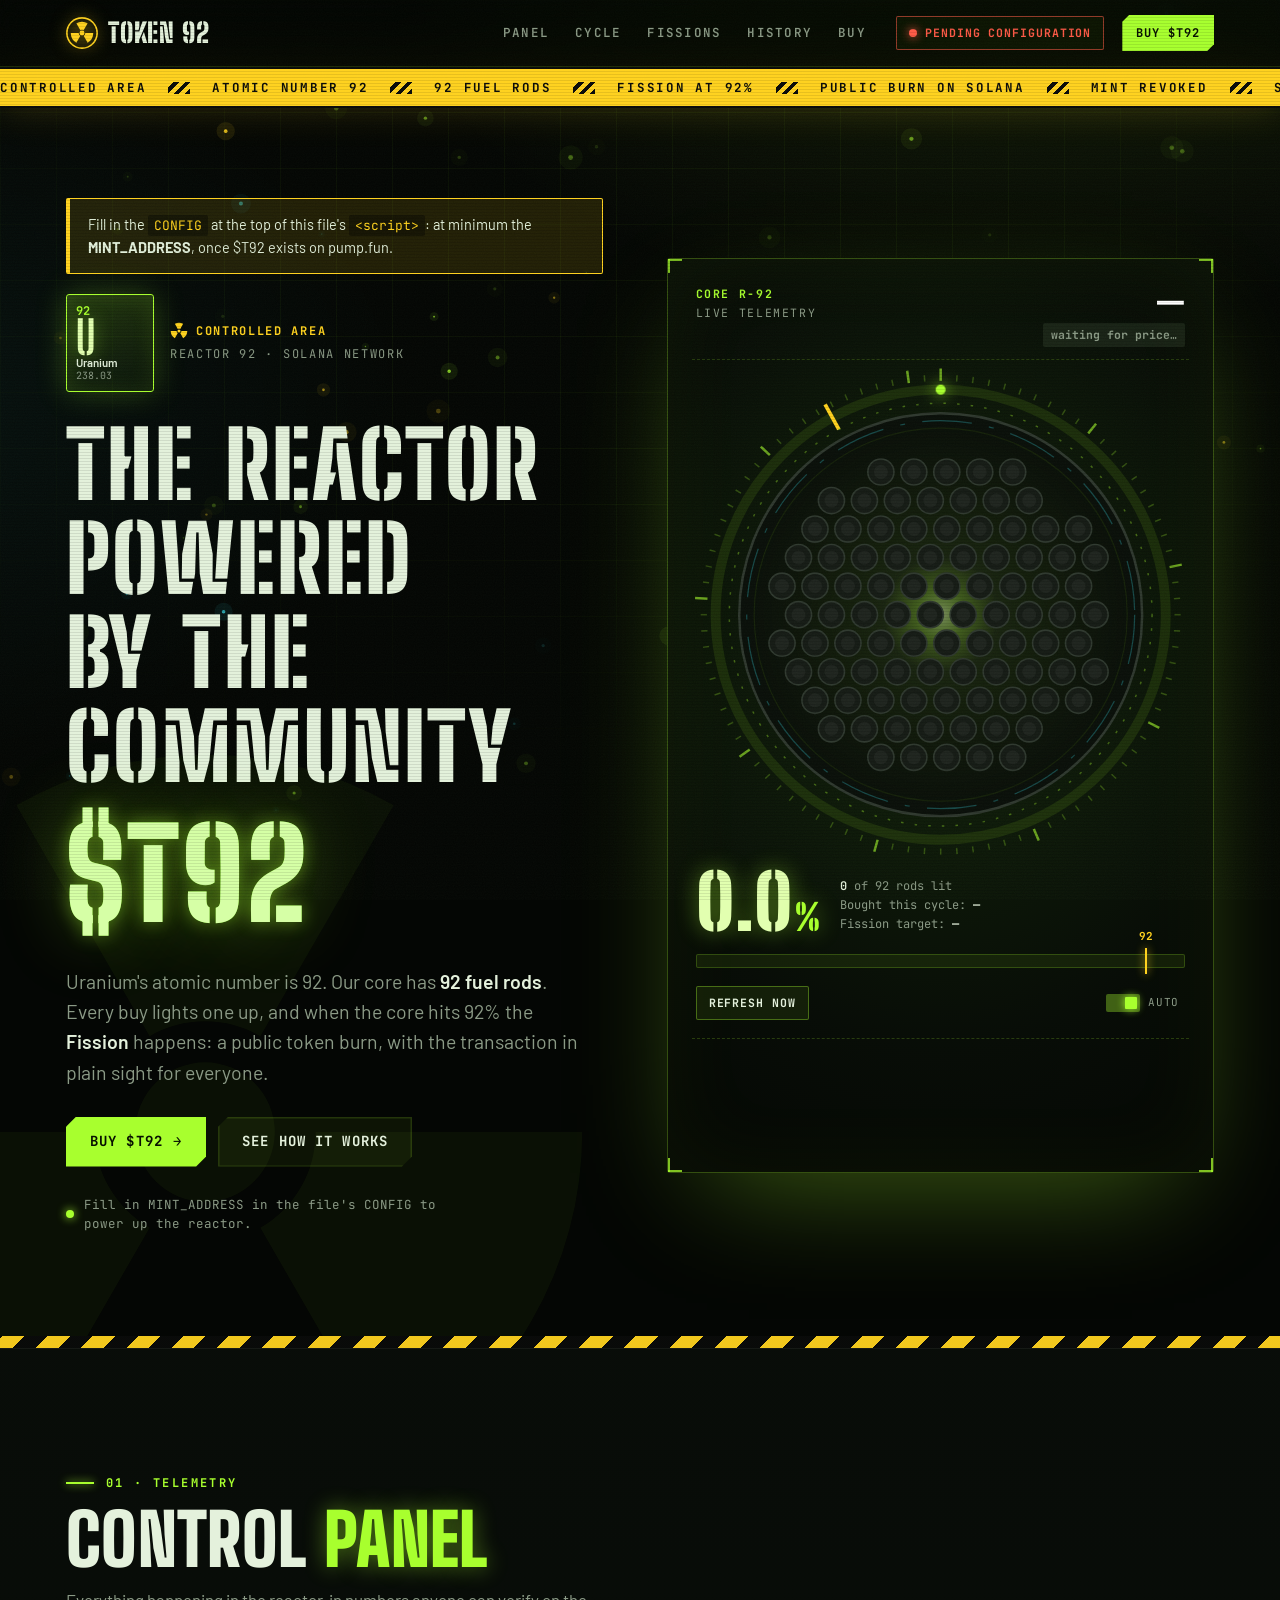
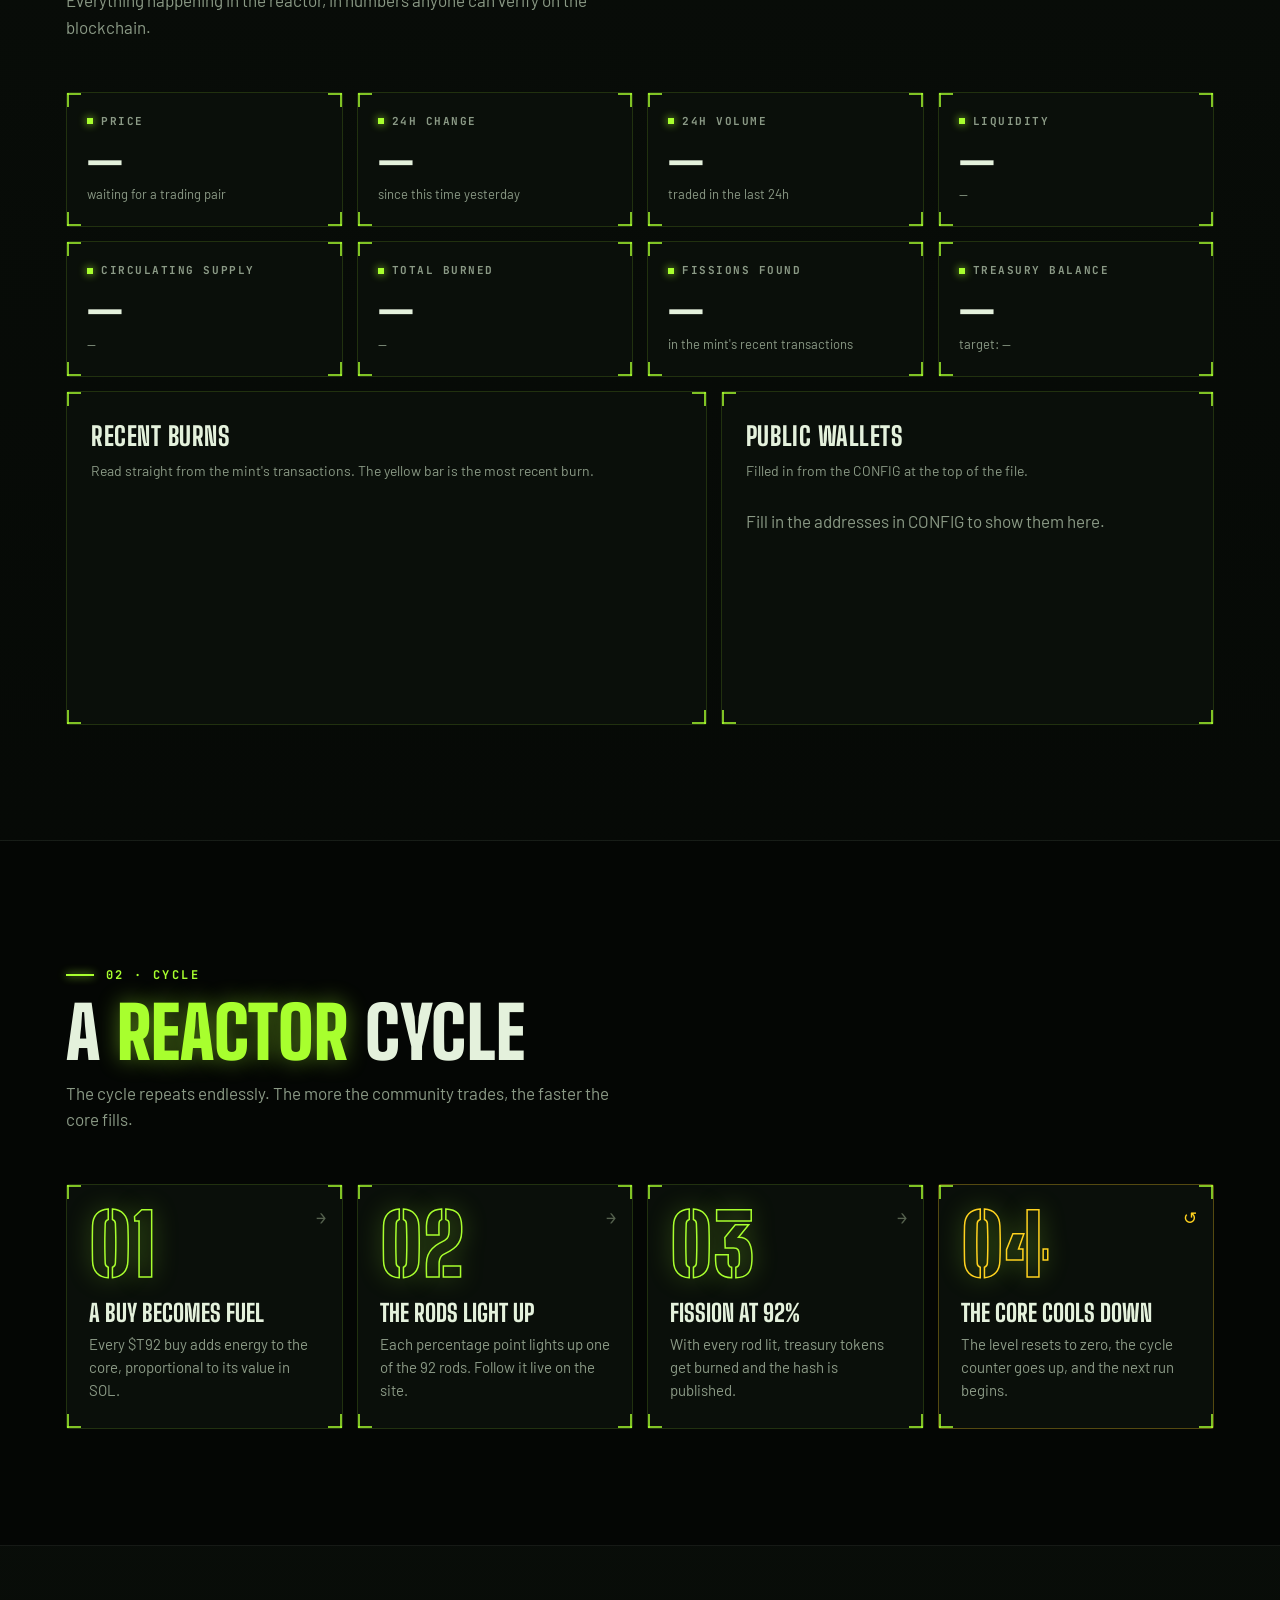
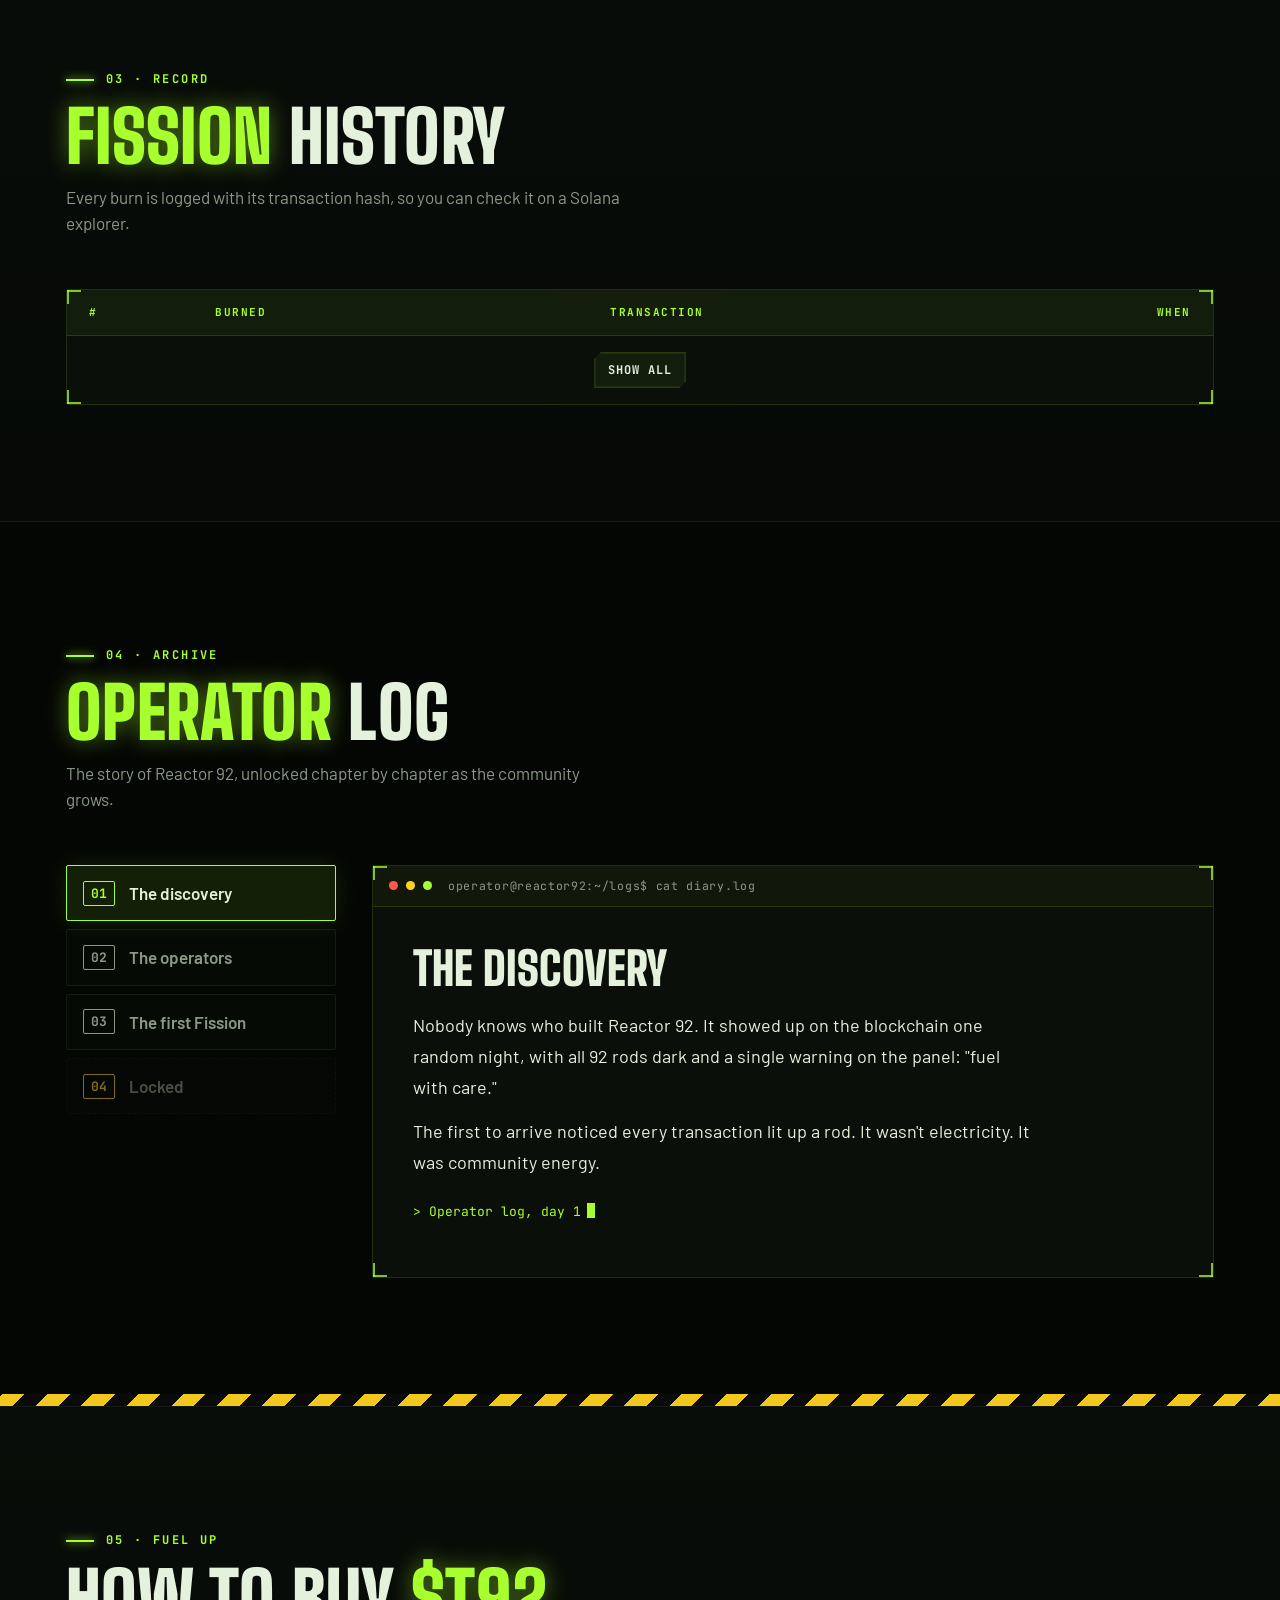
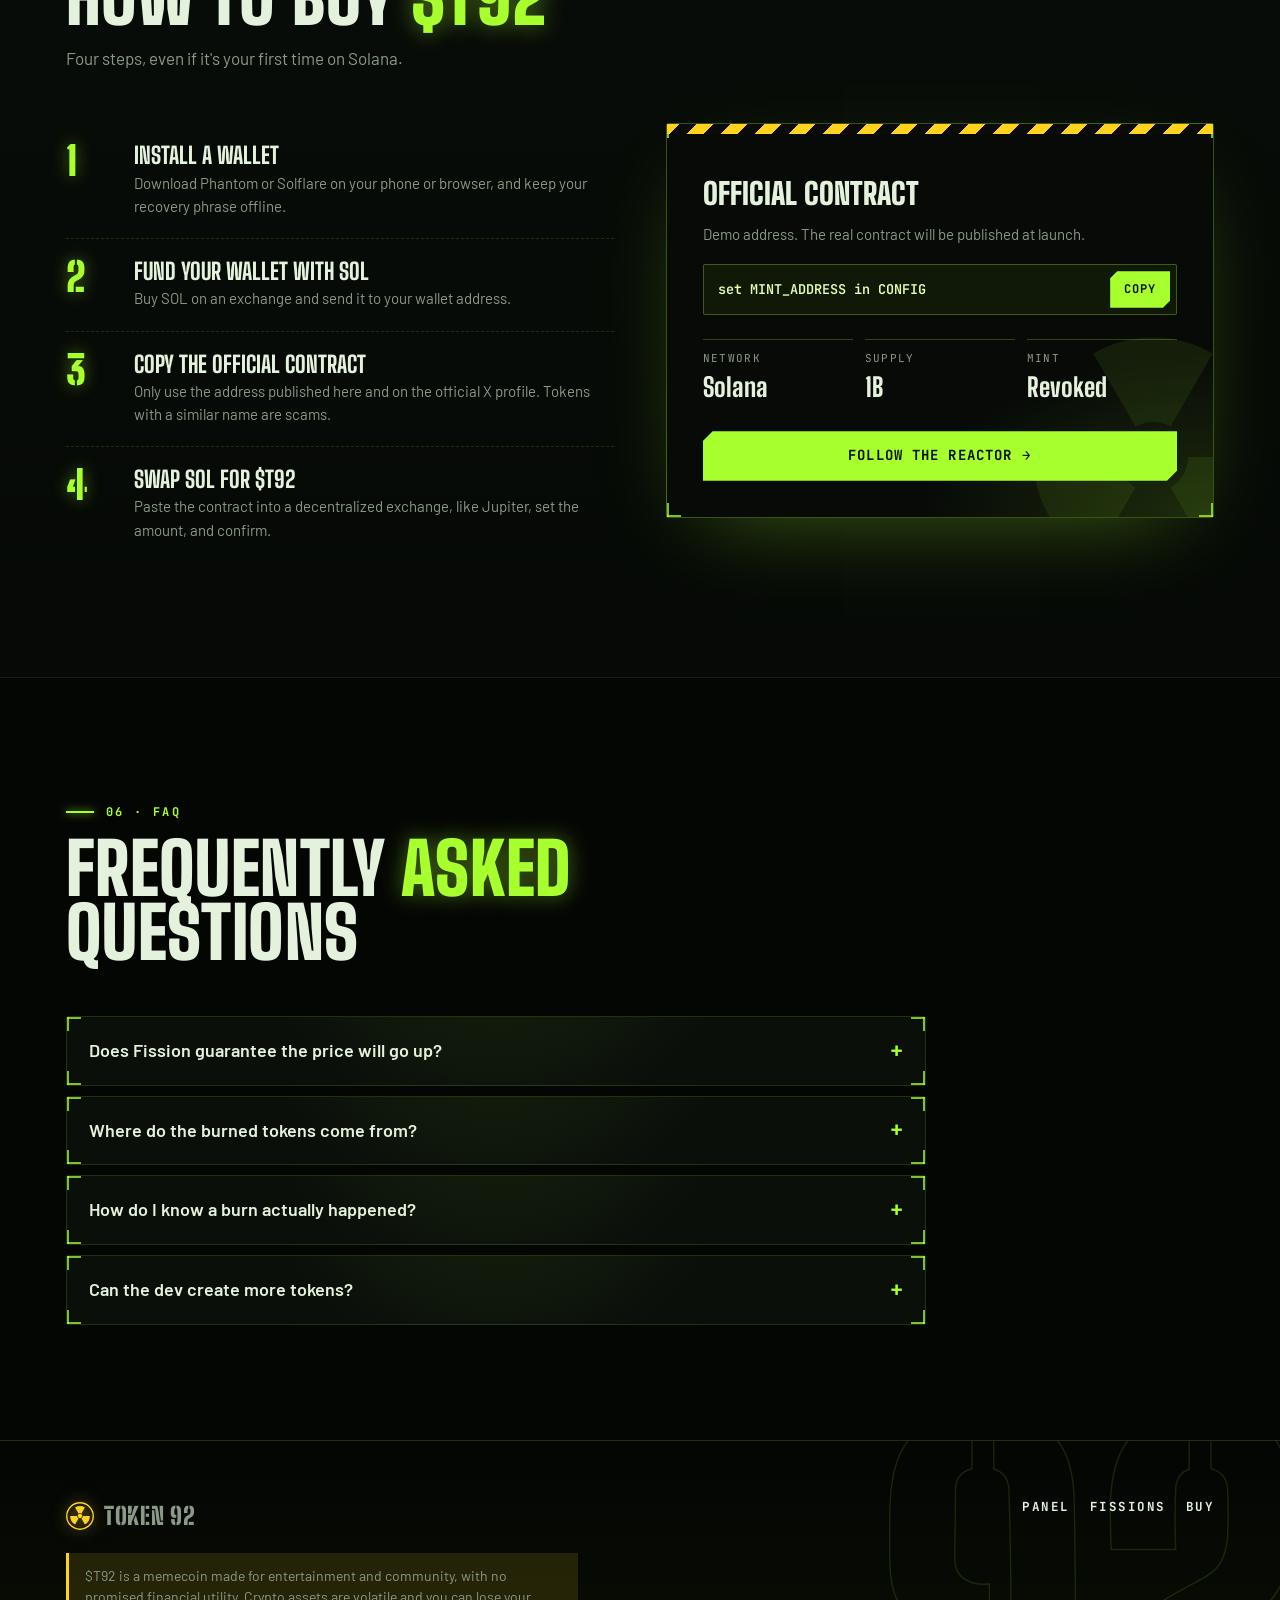
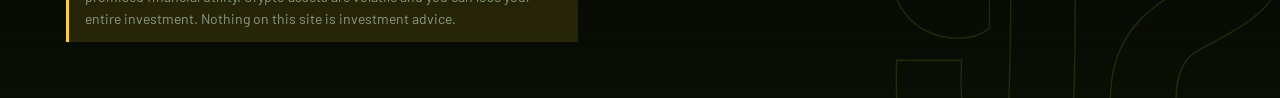
==== commit c9fc8c8c: "Add TOKEN 92 logo as site favicon Co-Authored-By: Claude Sonnet 5 <noreply@anthropic.com>" ====
--- a/token92-completo-real.html
+++ b/token92-completo-real.html
@@ -6,6 +6,8 @@
 <title>TOKEN 92 · Reactor 92</title>
 <meta name="description" content="TOKEN 92 ($T92): the Solana memecoin built around a reactor. At 92%, Fission happens.">
 <meta name="theme-color" content="#040604">
+<link rel="icon" type="image/jpeg" href="favicon.jpg">
+<link rel="apple-touch-icon" href="favicon.jpg">
 <link rel="preconnect" href="https://fonts.googleapis.com">
 <link rel="preconnect" href="https://fonts.gstatic.com" crossorigin>
 <link href="https://fonts.googleapis.com/css2?family=Big+Shoulders+Display:wght@700;800;900&family=Big+Shoulders+Stencil+Display:wght@800;900&family=Barlow:wght@400;500;600;700&family=JetBrains+Mono:wght@400;600;700&display=swap" rel="stylesheet">
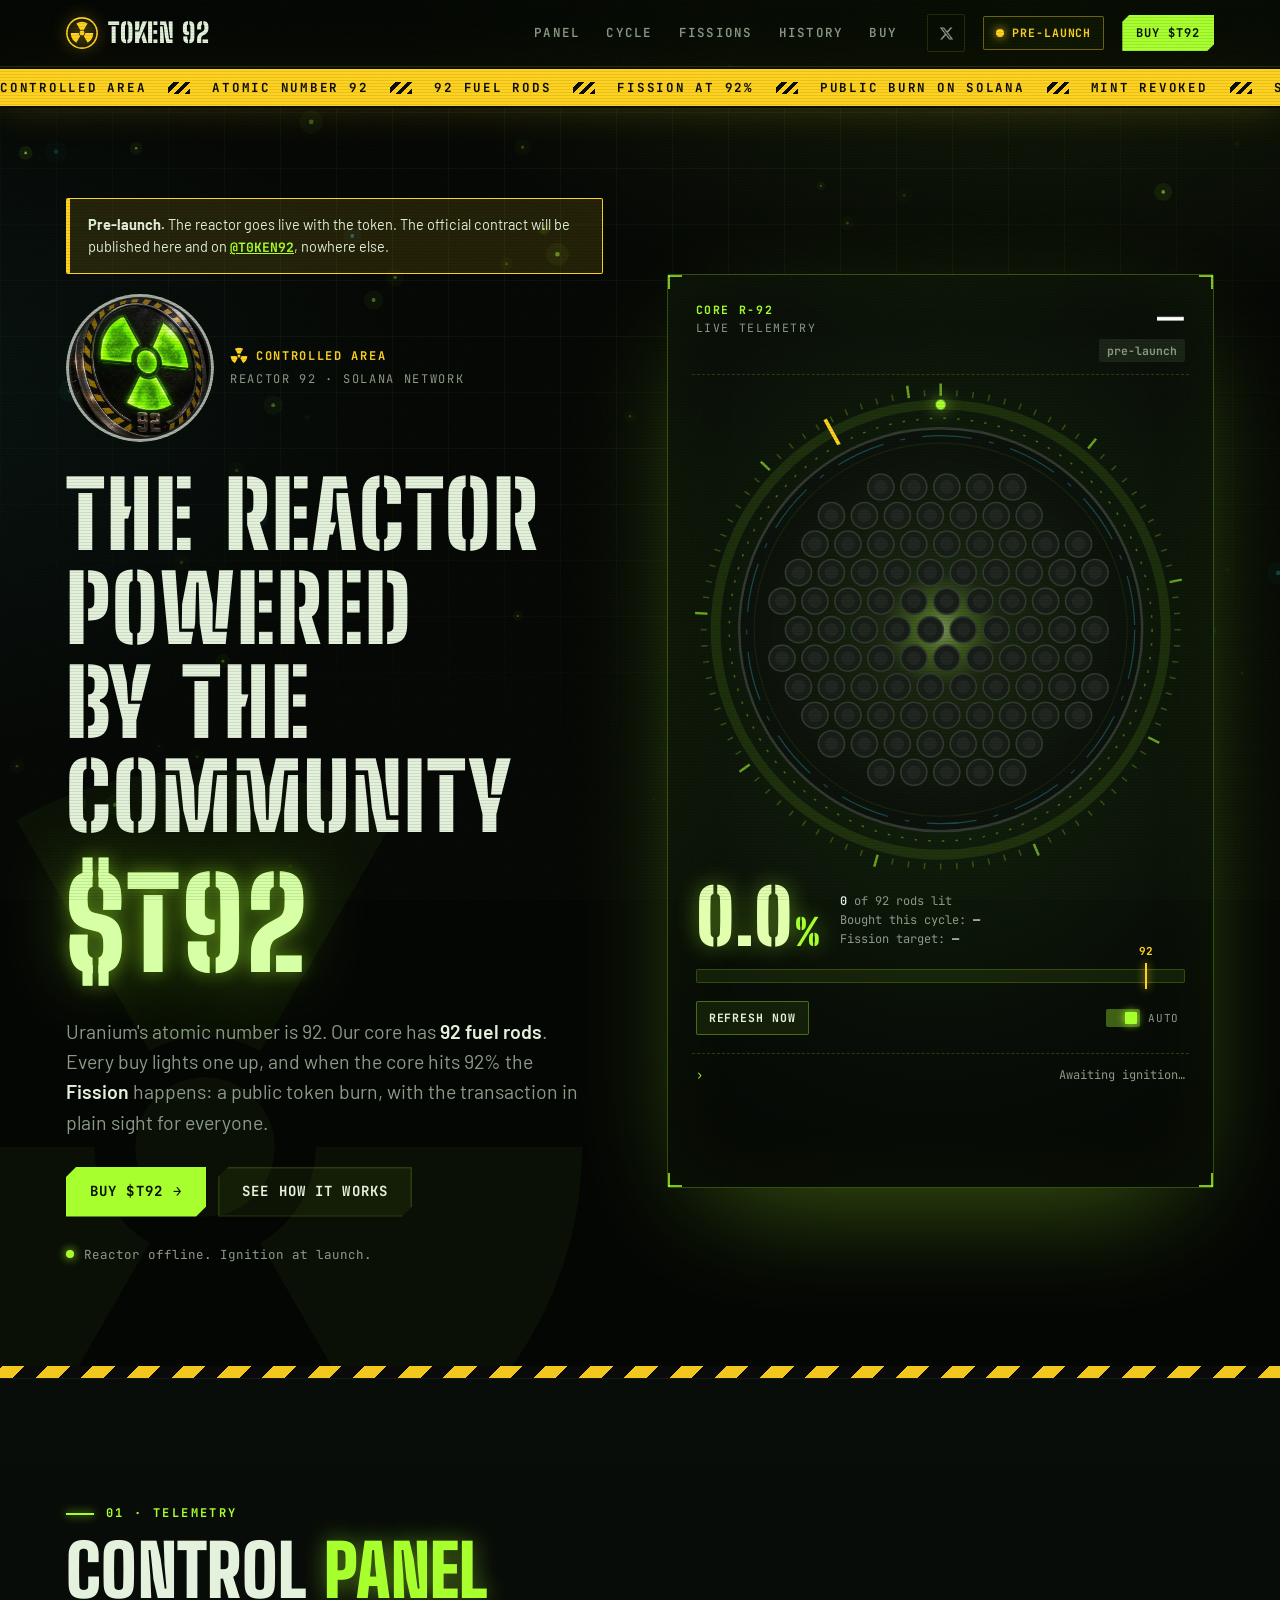
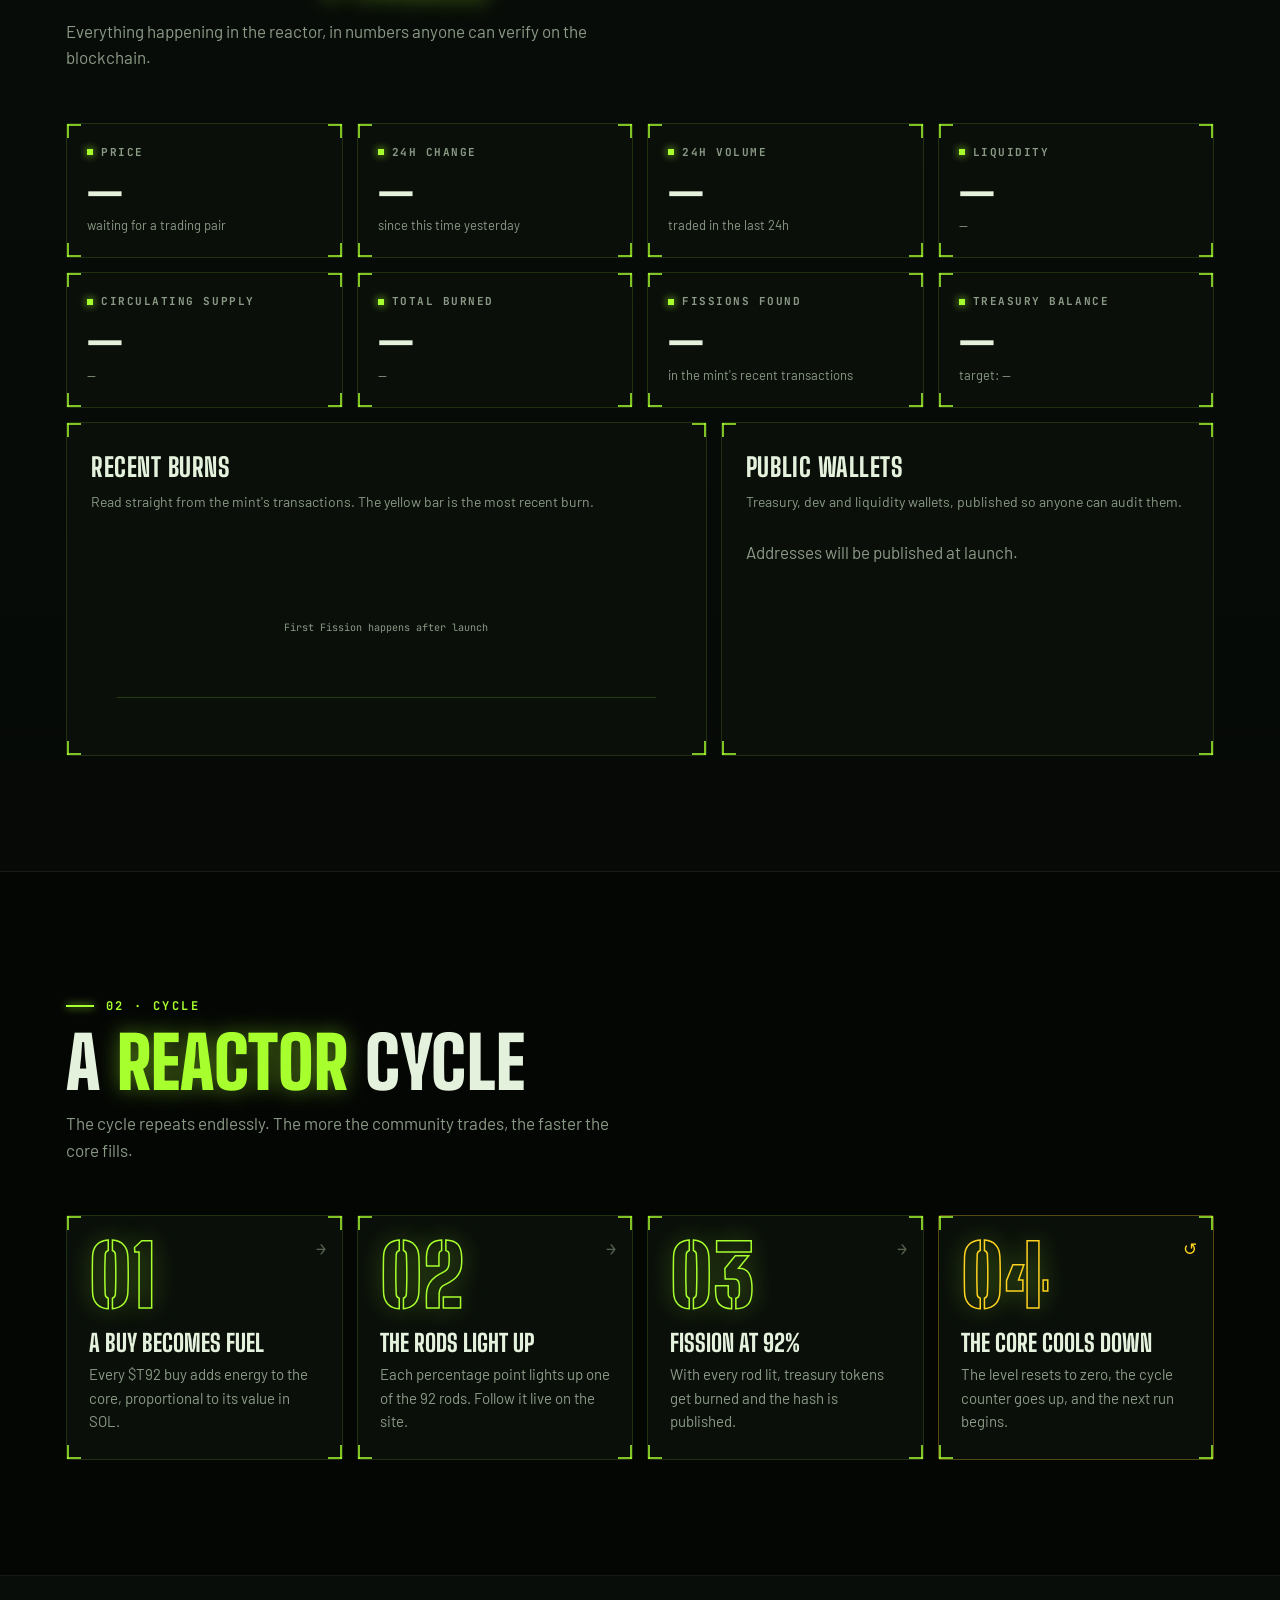
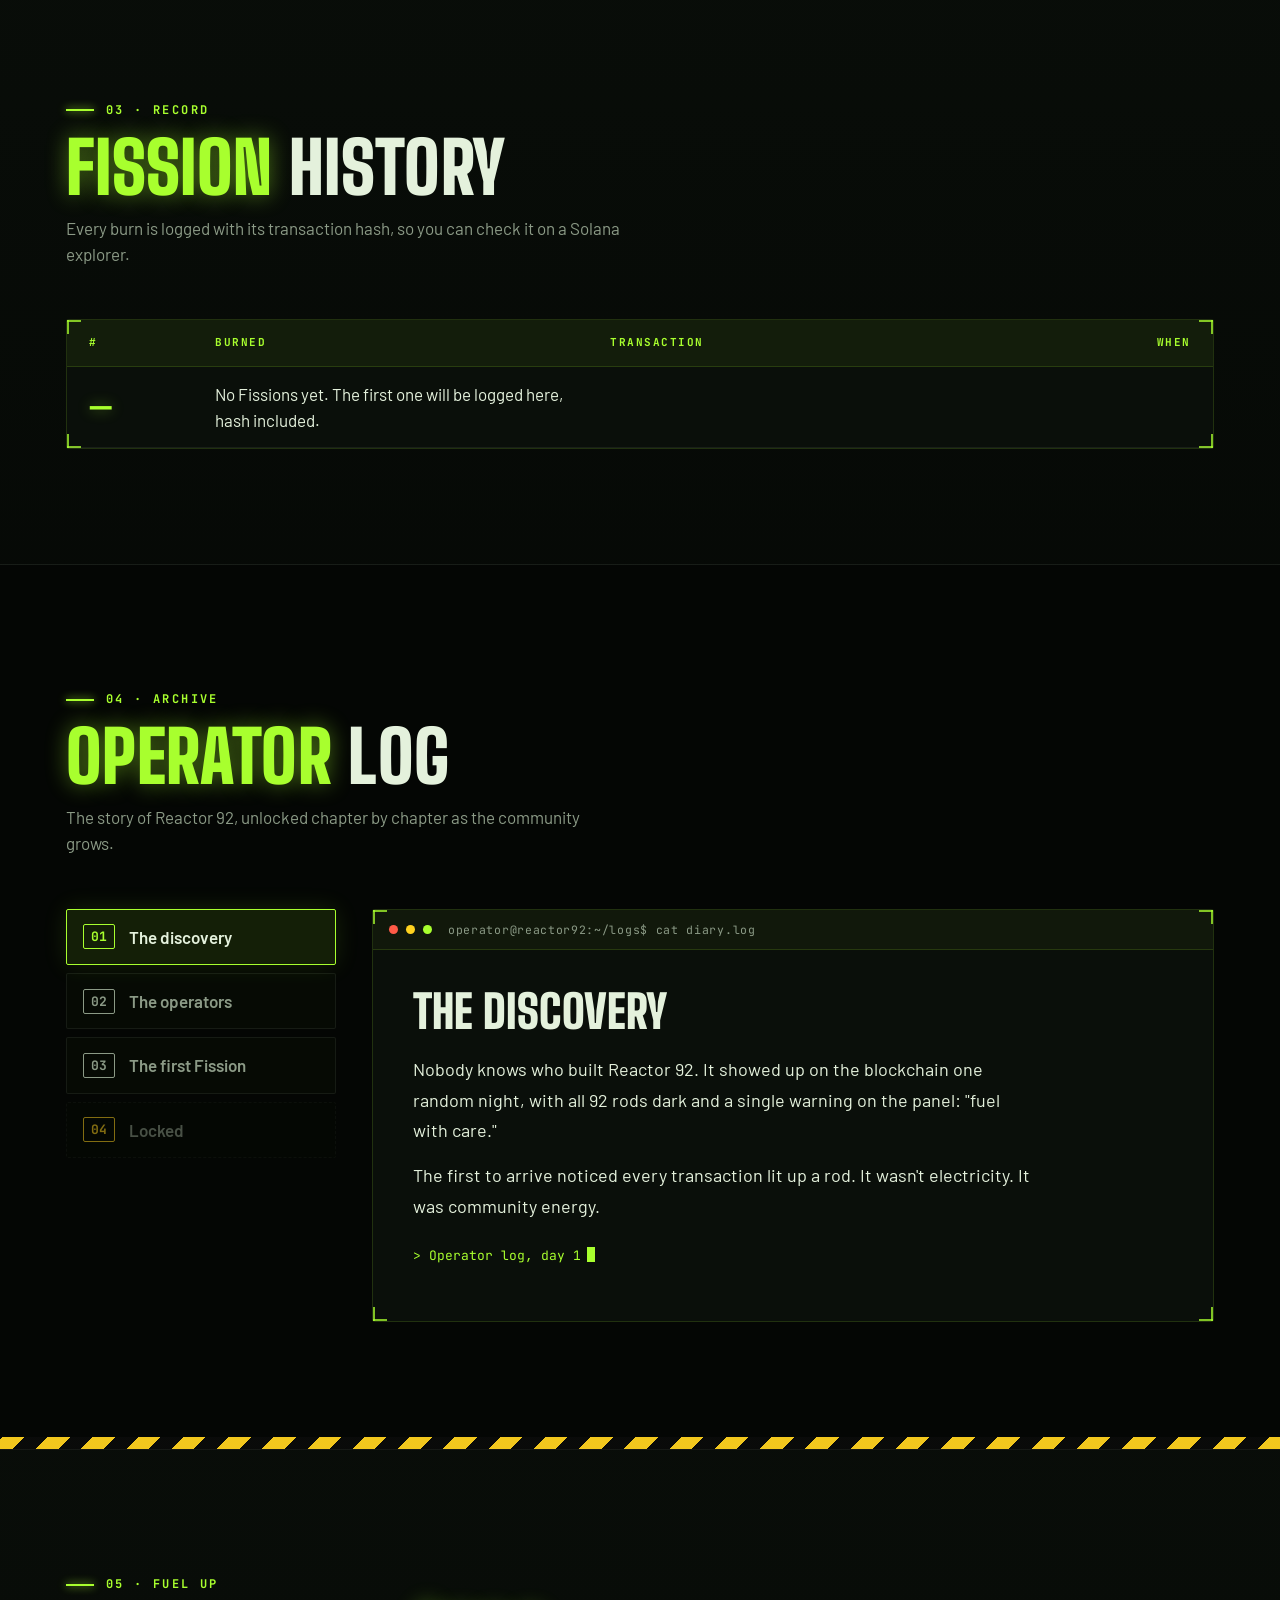
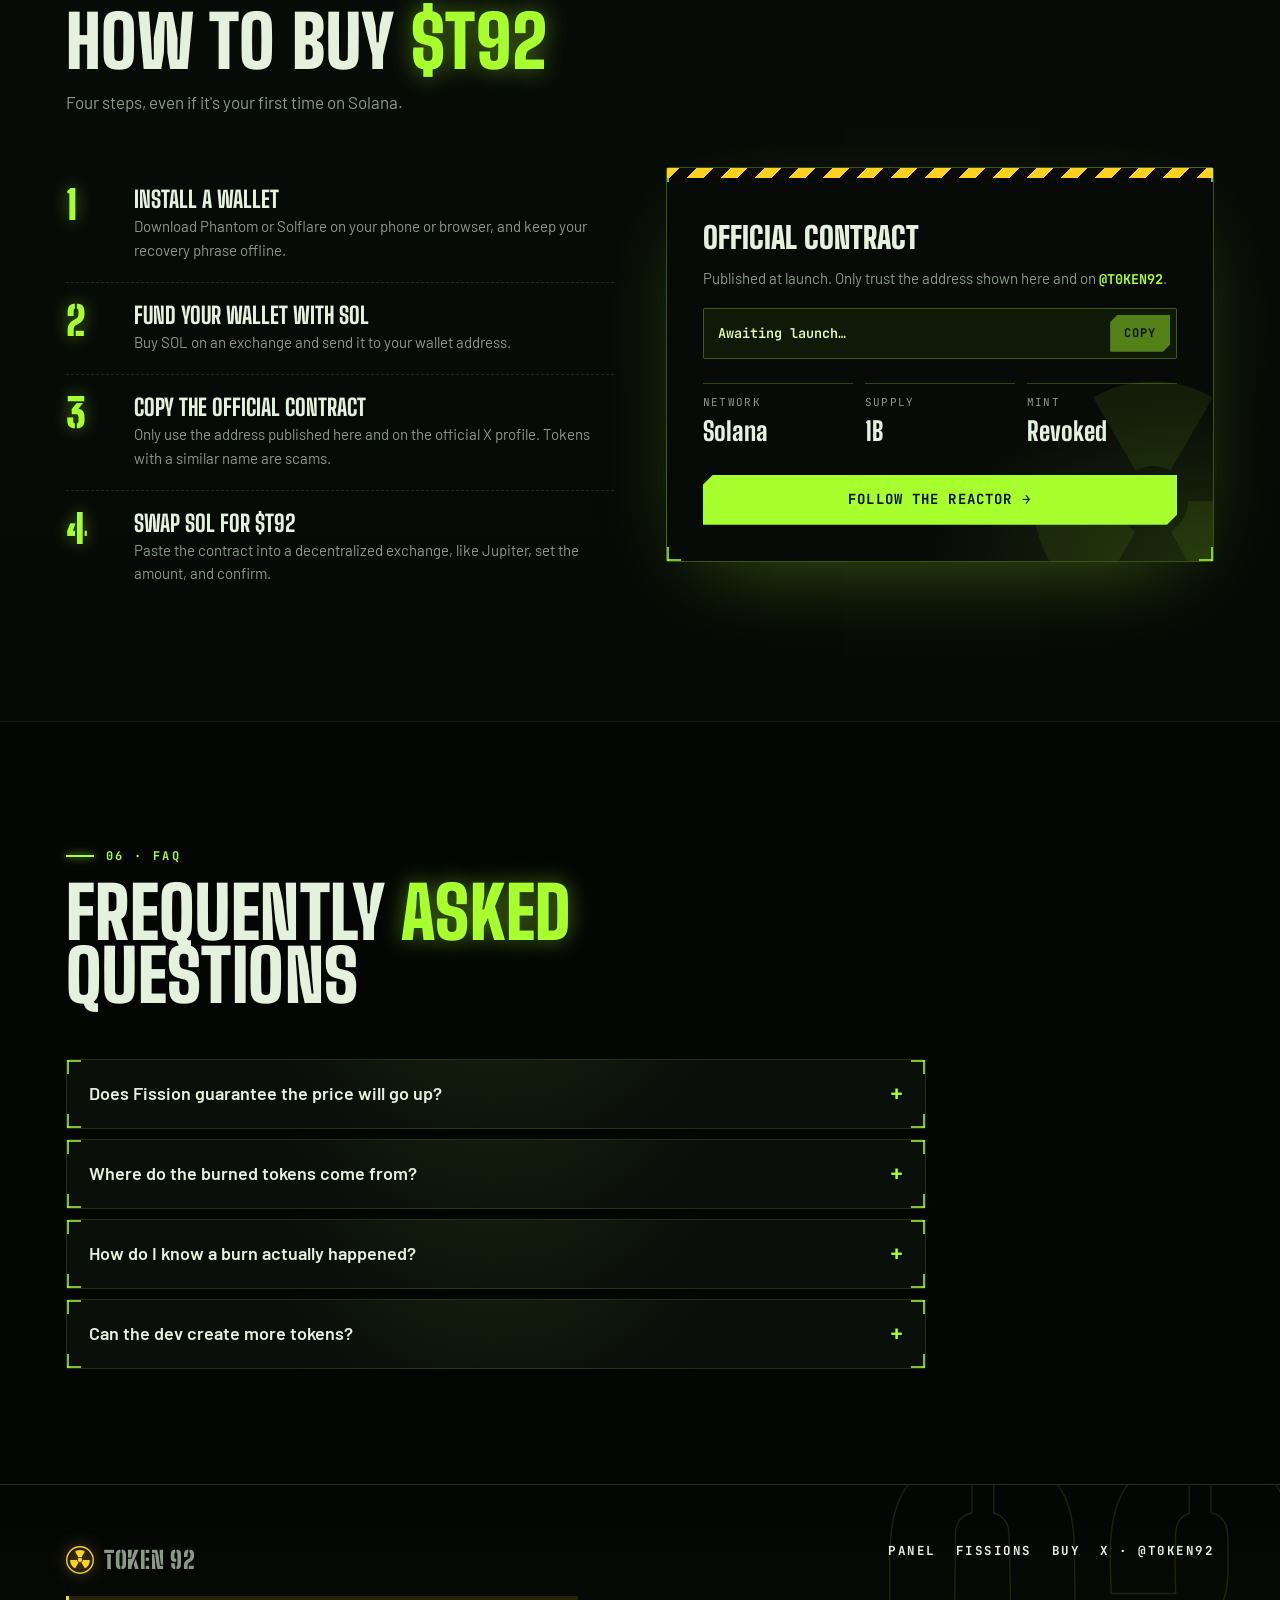
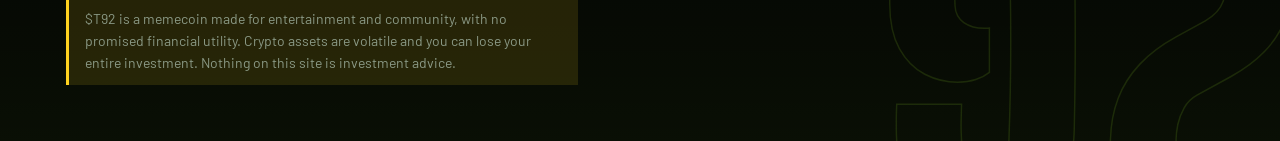
==== commit c3a9ee05: "Interactive coin, pre-launch mode, social cards and RPC caching - Clickable 3D coin in the hero: fli" ====
--- a/token92-completo-real.html
+++ b/token92-completo-real.html
@@ -6,8 +6,25 @@
 <title>TOKEN 92 · Reactor 92</title>
 <meta name="description" content="TOKEN 92 ($T92): the Solana memecoin built around a reactor. At 92%, Fission happens.">
 <meta name="theme-color" content="#040604">
-<link rel="icon" type="image/jpeg" href="favicon.jpg">
-<link rel="apple-touch-icon" href="favicon.jpg">
+<link rel="canonical" href="https://token92.vercel.app/">
+<link rel="icon" type="image/png" sizes="32x32" href="assets/favicon-32.png">
+<link rel="icon" type="image/png" sizes="64x64" href="assets/favicon-64.png">
+<link rel="apple-touch-icon" href="assets/apple-touch-icon.png">
+<meta property="og:type" content="website">
+<meta property="og:site_name" content="TOKEN 92">
+<meta property="og:url" content="https://token92.vercel.app/">
+<meta property="og:title" content="TOKEN 92 · Reactor 92">
+<meta property="og:description" content="The reactor powered by the community. 92 fuel rods, Fission at 92%, public on-chain burn. $T92 on Solana.">
+<meta property="og:image" content="https://token92.vercel.app/assets/og.jpg">
+<meta property="og:image:width" content="1200">
+<meta property="og:image:height" content="630">
+<meta property="og:image:alt" content="TOKEN 92 coin with a glowing radioactive symbol">
+<meta name="twitter:card" content="summary_large_image">
+<meta name="twitter:site" content="@T0KEN92">
+<meta name="twitter:title" content="TOKEN 92 · Reactor 92">
+<meta name="twitter:description" content="The reactor powered by the community. 92 fuel rods, Fission at 92%, public on-chain burn. $T92 on Solana.">
+<meta name="twitter:image" content="https://token92.vercel.app/assets/og.jpg">
+<link rel="preload" as="image" href="assets/coin-512.jpg">
 <link rel="preconnect" href="https://fonts.googleapis.com">
 <link rel="preconnect" href="https://fonts.gstatic.com" crossorigin>
 <link href="https://fonts.googleapis.com/css2?family=Big+Shoulders+Display:wght@700;800;900&family=Big+Shoulders+Stencil+Display:wght@800;900&family=Barlow:wght@400;500;600;700&family=JetBrains+Mono:wght@400;600;700&display=swap" rel="stylesheet">
@@ -72,6 +89,14 @@
 .status[data-s="loading"] i{background:var(--hazard);box-shadow:0 0 10px var(--hazard);animation:pulse 1s infinite}
 .status[data-s="error"]{border-color:rgba(255,90,71,.55);color:var(--danger)}
 .status[data-s="error"] i{background:var(--danger);box-shadow:0 0 10px var(--danger)}
+.status[data-s="prelaunch"]{border-color:rgba(255,210,31,.4);color:var(--hazard)}
+.status[data-s="prelaunch"] i{background:var(--hazard);box-shadow:0 0 10px var(--hazard);animation:blink 1.2s steps(2) infinite}
+.social{display:grid;place-items:center;width:38px;height:38px;flex-shrink:0;border:1px solid var(--line);border-radius:2px;color:var(--muted);transition:color .2s,border-color .2s,box-shadow .2s}
+.social:hover{color:var(--rad);border-color:var(--rad);box-shadow:0 0 16px rgba(168,255,46,.25)}
+.social svg{width:15px;height:15px;fill:currentColor}
+/* handles use the mono font so the zero in @T0KEN92 is unmistakable */
+.handle{font-family:var(--mono);font-size:.9em;font-weight:700;color:var(--rad)}
+.sr-only{position:absolute;width:1px;height:1px;padding:0;margin:-1px;overflow:hidden;clip:rect(0,0,0,0);white-space:nowrap;border:0}
 @keyframes pulse{0%{box-shadow:0 0 0 0 var(--hazard)}100%{box-shadow:0 0 0 9px transparent}}
 @keyframes blink{50%{opacity:.35}}
 .menu-btn{display:none;background:none;border:1px solid var(--line);border-radius:2px;width:42px;height:40px;align-items:center;justify-content:center}
@@ -94,6 +119,7 @@
 .btn-ghost{background:rgba(168,255,46,.06);color:var(--ink);box-shadow:inset 0 0 0 1.5px var(--line)}
 .btn-ghost:hover{color:var(--rad);box-shadow:inset 0 0 0 1.5px var(--rad)}
 .btn-sm{--cut:7px;padding:9px 14px;font-size:12px}
+.btn:disabled{opacity:.45;cursor:not-allowed;box-shadow:none}
 .btn .arr{transition:transform .2s}
 .btn:hover .arr{transform:translateX(3px)}
 
@@ -110,11 +136,28 @@
 @keyframes spin{to{transform:rotate(360deg)}}
 .hero .wrap{position:relative;display:grid;grid-template-columns:minmax(0,1fr) minmax(0,1.02fr);gap:clamp(28px,5vw,72px);align-items:center}
 .hero-tags{display:flex;align-items:center;gap:16px;margin-bottom:26px}
-.element{position:relative;width:88px;height:98px;flex-shrink:0;border:1.5px solid var(--rad);background:linear-gradient(160deg,rgba(168,255,46,.18),rgba(168,255,46,.03));box-shadow:0 0 30px rgba(168,255,46,.25),inset 0 0 22px rgba(168,255,46,.12);padding:7px 9px;display:flex;flex-direction:column;justify-content:space-between;border-radius:3px}
-.element .z{font-family:var(--mono);font-size:12px;font-weight:700;color:var(--rad)}
-.element b{font-family:var(--stencil);font-size:46px;line-height:.8;color:var(--rad-hi);text-shadow:0 0 18px var(--rad-glow)}
-.element .nm{font-size:11.5px;font-weight:600;line-height:1}
-.element .ms{font-family:var(--mono);font-size:10px;color:var(--muted)}
+/* Interactive coin: front = the logo, back = an engraved message */
+.coin{--s:148px;position:relative;width:var(--s);height:var(--s);flex-shrink:0;padding:0;border:0;background:none;border-radius:50%;perspective:900px;cursor:pointer;-webkit-tap-highlight-color:transparent}
+.coin::before{content:"";position:absolute;inset:-18%;border-radius:50%;background:radial-gradient(closest-side,rgba(168,255,46,.32),transparent 72%);filter:blur(8px);pointer-events:none;animation:breathe 4s ease-in-out infinite}
+.coin:focus-visible{outline-offset:6px;border-radius:50%}
+.coin-tilt,.coin-inner{position:absolute;inset:0;transform-style:preserve-3d}
+.coin-tilt{transition:transform .3s ease-out;transform:rotateX(var(--tx,0deg)) rotateY(var(--ty,0deg))}
+.coin-inner{transition:transform 1.5s cubic-bezier(.16,.84,.2,1);transform:rotateY(var(--ry,0deg))}
+.coin.spinning .coin-inner{will-change:transform}
+.coin-face{position:absolute;inset:0;border-radius:50%;overflow:hidden;-webkit-backface-visibility:hidden;backface-visibility:hidden;background:#0A0B0A}
+.coin-face::after{content:"";position:absolute;inset:0;border-radius:50%;pointer-events:none;box-shadow:inset 0 0 0 3px #A7AEA5,inset 0 0 0 5px #1B1F1B,inset 0 0 22px rgba(0,0,0,.75)}
+.coin-front img{display:block;width:100%;height:100%;object-fit:cover;transform:scale(1.06)}
+.coin-back{transform:rotateY(180deg);display:grid;place-items:center;
+  background:
+    radial-gradient(circle closest-side,#15230F 0%,#0A0F09 70%,#3A403A 70.5%,#3A403A 72.5%,transparent 73%),
+    radial-gradient(circle closest-side,transparent 88.5%,#1B1F1B 89%),
+    repeating-conic-gradient(from 6deg,var(--hazard) 0deg 6deg,#0A0B0A 6deg 12deg)}
+.coin-engrave{display:flex;flex-direction:column;align-items:center;gap:5px;max-width:64%;text-align:center}
+.coin-engrave svg{width:15px;height:15px;color:var(--rad);opacity:.7}
+.coin-msg{font-family:var(--mono);font-weight:700;font-size:max(9px,calc(var(--s) * .07));line-height:1.35;letter-spacing:.1em;text-transform:uppercase;color:var(--rad-hi);text-shadow:0 0 8px var(--rad-glow),0 0 2px var(--rad);transition:opacity .25s}
+.coin-msg.swap{opacity:0}
+.coin-msg small{display:block;margin-top:4px;font-size:.78em;letter-spacing:.14em;color:var(--hazard);text-shadow:0 0 8px rgba(255,210,31,.5)}
+.coin[data-rare="1"] .coin-back{box-shadow:0 0 34px rgba(255,210,31,.45)}
 .emblem{display:flex;flex-direction:column;gap:4px;font-family:var(--mono);font-size:12px;letter-spacing:.14em;text-transform:uppercase;color:var(--muted)}
 .emblem strong{display:flex;align-items:center;gap:8px;color:var(--hazard);font-weight:700}
 .emblem strong svg{width:18px;height:18px}
@@ -326,6 +369,10 @@
 .ca .facts span{display:block;font-family:var(--mono);font-size:11px;letter-spacing:.12em;text-transform:uppercase;color:var(--muted)}
 .ca .facts b{font-family:var(--display);font-weight:800;font-size:26px}
 .ca > .btn{margin-top:24px;width:100%}
+.ca-links{display:flex;flex-wrap:wrap;gap:8px;margin-top:14px}
+.ca-links[hidden]{display:none}
+.ca-links a{flex:1 1 auto;text-align:center;text-decoration:none;font-family:var(--mono);font-size:11.5px;font-weight:700;letter-spacing:.08em;text-transform:uppercase;padding:9px 12px;border:1px solid var(--line);border-radius:2px;color:var(--muted);transition:color .2s,border-color .2s}
+.ca-links a:hover{color:var(--rad);border-color:var(--rad)}
 
 /* FAQ */
 .faq{max-width:860px;display:grid;gap:10px}
@@ -375,7 +422,8 @@
   .nav{position:fixed;top:calc(66px + env(safe-area-inset-top,0px));left:0;right:0;flex-direction:column;gap:0;background:rgba(4,6,4,.97);border-bottom:1px solid var(--line);padding:8px 18px 16px;display:none}
   .nav.open{display:flex}
   .nav a{padding:15px 4px;font-size:14px;border-bottom:1px solid var(--line-2)}
-  .menu-btn{display:inline-flex;margin-left:auto}
+  .menu-btn{display:inline-flex}
+  .top .social{margin-left:auto}
   .top .btn{display:none}
   .status{font-size:10.5px;padding:6px 9px}
   .hist-row{grid-template-columns:70px minmax(0,1fr);gap:4px 14px;padding:14px 18px}
@@ -397,8 +445,8 @@
   .toggle{margin-left:0}
   .core-head{flex-direction:column}
   .price-ticker{align-items:flex-start}
-  .element{width:76px;height:86px}
-  .element b{font-size:38px}
+  .coin{--s:124px}
+  .hero-tags{gap:14px}
   .ca .facts b{font-size:21px}
 }
 @media (prefers-reduced-motion:reduce){
@@ -428,6 +476,7 @@
       <a href="#historia">History</a>
       <a href="#comprar">Buy</a>
     </nav>
+    <a class="social" href="https://x.com/T0KEN92" target="_blank" rel="noopener" aria-label="TOKEN 92 on X (@T0KEN92)"><svg viewBox="0 0 24 24" aria-hidden="true"><path d="M18.244 2.25h3.308l-7.227 8.26 8.502 11.24H16.17l-5.214-6.817L4.99 21.75H1.68l7.73-8.835L1.254 2.25H8.08l4.713 6.231zm-1.161 17.52h1.833L7.084 4.126H5.117z"/></svg></a>
     <div class="status" id="status" data-s="stable" role="status" aria-live="polite"><i></i><span>Core stable</span></div>
     <a href="#comprar" class="btn btn-main btn-sm">Buy $T92</a>
     <button class="menu-btn" id="menuBtn" aria-label="Open menu" aria-expanded="false" aria-controls="nav"><span></span></button>
@@ -447,10 +496,24 @@
   <svg class="mark-bg" aria-hidden="true"><use href="#trefoil"/></svg>
   <div class="wrap">
     <div class="hero-copy">
-      <div class="setup" id="setupBox" hidden>Fill in the <code>CONFIG</code> at the top of this file's <code>&lt;script&gt;</code>: at minimum the <b>MINT_ADDRESS</b>, once $T92 exists on pump.fun.</div>
+      <div class="setup" id="setupBox" hidden><b>Pre-launch.</b> The reactor goes live with the token. The official contract will be published here and on <a class="handle" href="https://x.com/T0KEN92" target="_blank" rel="noopener">@T0KEN92</a>, nowhere else.</div>
       <div class="err" id="errBox" hidden></div>
       <div class="hero-tags">
-        <div class="element" aria-hidden="true"><span class="z">92</span><b>U</b><span class="nm">Uranium</span><span class="ms">238.03</span></div>
+        <!-- some doors only open when you spin them -->
+        <button class="coin" id="coin" type="button" aria-label="TOKEN 92 coin. Flip it." aria-describedby="coinLive">
+          <span class="coin-tilt" id="coinTilt">
+            <span class="coin-inner" id="coinInner">
+              <span class="coin-face coin-front"><img src="assets/coin-512.jpg" alt="" width="512" height="512" decoding="async"></span>
+              <span class="coin-face coin-back" aria-hidden="true">
+                <span class="coin-engrave">
+                  <svg aria-hidden="true"><use href="#trefoil"/></svg>
+                  <span class="coin-msg" id="coinMsg"></span>
+                </span>
+              </span>
+            </span>
+          </span>
+        </button>
+        <span class="sr-only" id="coinLive" aria-live="polite"></span>
         <div class="emblem"><strong><svg aria-hidden="true"><use href="#trefoil"/></svg>Controlled area</strong>Reactor 92 · Solana network</div>
       </div>
       <h1>The reactor powered by the community <span class="num" data-text="$T92">$T92</span></h1>
@@ -544,7 +607,7 @@
       </div>
       <div class="box hud">
         <h3>Public wallets</h3>
-        <p class="sub">Filled in from the CONFIG at the top of the file.</p>
+        <p class="sub">Treasury, dev and liquidity wallets, published so anyone can audit them.</p>
         <ul class="wallets" id="walletsList"></ul>
       </div>
     </div>
@@ -657,8 +720,13 @@
       <div class="ca rv">
         <svg class="ca-mark" aria-hidden="true"><use href="#trefoil"/></svg>
         <h3>Official contract</h3>
-        <p>Demo address. The real contract will be published at launch.</p>
-        <div class="ca-field"><code id="caText">set MINT_ADDRESS in CONFIG</code><button class="btn btn-main btn-sm" data-copy-el="caText">Copy</button></div>
+        <p id="caNote">Published at launch. Only trust the address shown here and on <span class="handle">@T0KEN92</span>.</p>
+        <div class="ca-field"><code id="caText">Awaiting launch…</code><button class="btn btn-main btn-sm" id="caCopy" data-copy-el="caText" disabled>Copy</button></div>
+        <div class="ca-links" id="caLinks" hidden>
+          <a id="lnkDex" target="_blank" rel="noopener">Dexscreener</a>
+          <a id="lnkScan" target="_blank" rel="noopener">Solscan</a>
+          <a id="lnkPump" target="_blank" rel="noopener">pump.fun</a>
+        </div>
         <div class="facts">
           <div><span>Network</span><b>Solana</b></div>
           <div><span>Supply</span><b>1B</b></div>
@@ -695,6 +763,7 @@
       <a href="#painel">Panel</a>
       <a href="#fissoes">Fissions</a>
       <a href="#comprar">Buy</a>
+      <a href="https://x.com/T0KEN92" target="_blank" rel="noopener">X · @T0KEN92</a>
     </nav>
   </div>
 </footer>
@@ -779,6 +848,8 @@
 }
 
 var state = { rid:0, showAll:false, burns:[], lastBurnCount:-1 };
+// Confirmed transactions never change, so each one is fetched and parsed only once.
+var txCache = {};
 
 /* ---------- Core visual (92 rods) ---------- */
 var rodsG = $('rods'), rodEls = [];
@@ -790,8 +861,9 @@
   var rods=pts.slice(0,92), cx=0, cy=0;
   rods.forEach(function(p){cx+=p.x;cy+=p.y;}); cx/=92; cy/=92;
   var svgNS='http://www.w3.org/2000/svg';
-  rods.forEach(function(p){
+  rods.forEach(function(p,i){
     var g=document.createElementNS(svgNS,'g'); g.setAttribute('class','rod');
+    var t=document.createElementNS(svgNS,'title'); t.textContent='Fuel rod '+String(i+1).padStart(2,'0'); g.appendChild(t);
     g.setAttribute('transform','translate('+(p.x-cx).toFixed(2)+' '+(p.y-cy).toFixed(2)+')');
     var halo=document.createElementNS(svgNS,'circle'); halo.setAttribute('class','halo'); halo.setAttribute('r','13.5');
     var h=document.createElementNS(svgNS,'circle'); h.setAttribute('class','housing'); h.setAttribute('r','10.5');
@@ -926,7 +998,7 @@
     ['Liquidity', CONFIG.LIQUIDITY_ADDRESS]
   ].filter(function(r){ return r[1]; });
   if (!rows.length){
-    $('walletsList').innerHTML = '<li class="empty" style="padding:8px 0;color:var(--muted)">Fill in the addresses in CONFIG to show them here.</li>';
+    $('walletsList').innerHTML = '<li class="empty" style="padding:8px 0;color:var(--muted)">Addresses will be published at launch.</li>';
     return;
   }
   $('walletsList').innerHTML = rows.map(function(r){
@@ -939,7 +1011,11 @@
   var svg=$('chart'), W=640, H=200, pad=28;
   var data = state.burns.slice(0,14).slice().reverse();
   svg.setAttribute('viewBox','0 0 '+W+' '+H);
-  if (!data.length){ svg.innerHTML=''; return; }
+  if (!data.length){
+    svg.innerHTML = '<line x1="'+pad+'" y1="'+(H-pad)+'" x2="'+(W-pad)+'" y2="'+(H-pad)+'" stroke="currentColor" stroke-opacity=".2"/>'+
+      '<text x="'+(W/2)+'" y="'+(H/2)+'" text-anchor="middle">'+(CONFIG.MINT_ADDRESS ? 'No burns yet' : 'First Fission happens after launch')+'</text>';
+    return;
+  }
   var max = Math.max.apply(null,data.map(function(d){return d.amount;}))*1.12;
   var bw=(W-pad*2)/data.length, out='';
   out += '<line x1="'+pad+'" y1="'+(H-pad)+'" x2="'+(W-pad)+'" y2="'+(H-pad)+'" stroke="currentColor" stroke-opacity=".2"/>';
@@ -956,7 +1032,10 @@
 function renderHistory(){
   var list = state.showAll ? state.burns : state.burns.slice(0,5);
   if (!list.length){
-    $('histBody').innerHTML = '<div class="hist-row"><span class="c">—</span><span>No burns found yet in the mint\'s last '+CONFIG.LOOKBACK+' transactions.</span><span></span><span></span></div>';
+    var emptyMsg = CONFIG.MINT_ADDRESS
+      ? 'No burns found yet in the mint\'s last '+CONFIG.LOOKBACK+' transactions.'
+      : 'No Fissions yet. The first one will be logged here, hash included.';
+    $('histBody').innerHTML = '<div class="hist-row"><span class="c">—</span><span>'+emptyMsg+'</span><span></span><span></span></div>';
   } else {
     $('histBody').innerHTML = list.map(function(f,i){
       return '<div class="hist-row"><span class="c">#'+(list.length-i)+'</span>'+
@@ -966,6 +1045,7 @@
     }).join('');
   }
   $('moreBtn').textContent = state.showAll ? 'Show less' : 'Show all ('+state.burns.length+')';
+  $('moreBtn').parentNode.style.display = state.burns.length > 5 ? '' : 'none';
 }
 
 /* ---------- Real unlock for Chapter 4 (lore) ---------- */
@@ -1069,7 +1149,7 @@
 }
 function schedulePricePoll(){
   clearInterval(priceState.timer);
-  if (autoOn && CONFIG.PRICE_POLL_MS>0) priceState.timer = setInterval(fetchPrice, CONFIG.PRICE_POLL_MS);
+  if (autoOn && CONFIG.PRICE_POLL_MS>0) priceState.timer = setInterval(function(){ if (!document.hidden) fetchPrice(); }, CONFIG.PRICE_POLL_MS);
 }
 
 /* ---------- Main orchestration ---------- */
@@ -1078,9 +1158,11 @@
 
   if (!CONFIG.MINT_ADDRESS){
     $('setupBox').hidden=false;
-    setStatus('error','Pending configuration');
-    $('heroNote').textContent='Fill in MINT_ADDRESS in the file\'s CONFIG to power up the reactor.';
-    renderWallets();
+    setStatus('prelaunch','Pre-launch');
+    $('heroNote').textContent='Reactor offline. Ignition at launch.';
+    $('priceChg').textContent='pre-launch';
+    $('feed').innerHTML='<li class="empty">Awaiting ignition…</li>';
+    renderWallets(); renderHistory(); renderChart();
     return;
   }
   $('setupBox').hidden=true;
@@ -1115,9 +1197,17 @@
       var chain = Promise.resolve({burns:[], buys:[]});
       toCheck.forEach(function(s){
         chain = chain.then(function(acc){
+          var hit = txCache[s.signature];
+          if (hit){
+            acc.burns = acc.burns.concat(hit.burns);
+            acc.buys = acc.buys.concat(hit.buys);
+            return acc;
+          }
           return getParsedTx(s.signature).then(function(tx){
-            acc.burns = acc.burns.concat(extractBurns(tx,s.signature));
-            acc.buys = acc.buys.concat(extractBuys(tx,s.signature));
+            var parsed = { burns:extractBurns(tx,s.signature), buys:extractBuys(tx,s.signature) };
+            if (tx) txCache[s.signature] = parsed;
+            acc.burns = acc.burns.concat(parsed.burns);
+            acc.buys = acc.buys.concat(parsed.buys);
             return acc;
           }).catch(function(){ return acc; });
         });
@@ -1185,8 +1275,12 @@
 var autoOn=true, pollTimer=null;
 function schedulePoll(){
   clearInterval(pollTimer);
-  if (autoOn && CONFIG.POLL_MS>0) pollTimer=setInterval(refresh, CONFIG.POLL_MS);
-}
+  if (autoOn && CONFIG.POLL_MS>0) pollTimer=setInterval(function(){ if (!document.hidden) refresh(); }, CONFIG.POLL_MS);
+}
+// Polling is skipped while the tab is hidden; catch up as soon as it's visible again.
+document.addEventListener('visibilitychange', function(){
+  if (!document.hidden && autoOn && CONFIG.MINT_ADDRESS){ refresh(); fetchPrice(); }
+});
 $('autoBtn').addEventListener('click',function(){
   autoOn=!autoOn; this.setAttribute('aria-pressed',String(autoOn)); schedulePoll(); schedulePricePoll();
 });
@@ -1268,11 +1362,106 @@
   document.querySelectorAll('.rv').forEach(function(el){ io.observe(el); });
 }
 
+/* ---------- The coin ---------- */
+// Front: the logo. Back: an engraved line. Every 9th flip lands on a rarer one.
+(function(){
+  var coin=$('coin'); if (!coin) return;
+  var tilt=$('coinTilt'), msg=$('coinMsg'), live=$('coinLive');
+  var LINES = {
+    common: 'The core<br>remembers<br>who came<br>first',
+    rare:   'You found<br>the signal.<br>Tell no one.<small>Operator 0</small>'
+  };
+  var PLAIN = {
+    common: 'The core remembers who came first.',
+    rare:   'You found the signal. Tell no one. Operator 0.'
+  };
+  var KEY='t92.coin', angle=0, back=false, flips=0, audio=null, landT=null;
+  try{ flips = parseInt(localStorage.getItem(KEY),10) || 0; }catch(e){}
+  msg.innerHTML = LINES.common;
+
+  // short metallic "ting" when the coin lands
+  function ting(){
+    try{
+      audio = audio || new (window.AudioContext || window.webkitAudioContext)();
+      var t = audio.currentTime;
+      [1318.5, 1975.5].forEach(function(freq, i){
+        var o=audio.createOscillator(), g=audio.createGain();
+        o.type='sine'; o.frequency.value=freq;
+        g.gain.setValueAtTime(0.0001, t);
+        g.gain.exponentialRampToValueAtTime(i ? 0.018 : 0.035, t+0.01);
+        g.gain.exponentialRampToValueAtTime(0.0001, t+(i ? 0.5 : 0.9));
+        o.connect(g); g.connect(audio.destination); o.start(t); o.stop(t+1);
+      });
+    }catch(e){}
+  }
+
+  function signal(){
+    var el=$('status'), prevS=el.getAttribute('data-s'), prevL=el.querySelector('span').textContent;
+    setStatus('fission','Signal decoded');
+    toast('Signal decoded. Operator 0 is watching.');
+    setTimeout(function(){ if (el.getAttribute('data-s')==='fission') setStatus(prevS, prevL); }, 3200);
+  }
+
+  function flip(){
+    flips++;
+    try{ localStorage.setItem(KEY, String(flips)); }catch(e){}
+    var rare = flips % 9 === 0;
+    // a rare flip always lands on the back; any other flip turns the coin over
+    var toBack = rare ? true : !back;
+    angle += 720 + (toBack !== back ? 180 : 0);
+    back = toBack;
+    coin.classList.add('spinning');
+    coin.style.setProperty('--ry', angle+'deg');
+    // swap the engraving mid-spin
+    msg.classList.add('swap');
+    setTimeout(function(){
+      msg.innerHTML = rare ? LINES.rare : LINES.common;
+      coin.setAttribute('data-rare', rare ? '1' : '0');
+      msg.classList.remove('swap');
+    }, reduce ? 0 : 420);
+    clearTimeout(landT);
+    landT = setTimeout(function(){
+      coin.classList.remove('spinning');
+      ting();
+      live.textContent = back ? 'Back of the coin: '+(rare ? PLAIN.rare : PLAIN.common) : 'Front of the coin.';
+      if (rare) signal();
+    }, reduce ? 0 : 1250);
+  }
+  coin.addEventListener('click', flip);
+
+  // gentle 3D tilt that follows the mouse
+  if (!reduce && window.matchMedia && matchMedia('(hover:hover) and (pointer:fine)').matches){
+    coin.addEventListener('pointermove', function(e){
+      var r=coin.getBoundingClientRect(), x=(e.clientX-r.left)/r.width-.5, y=(e.clientY-r.top)/r.height-.5;
+      tilt.style.setProperty('--tx', (-y*22).toFixed(1)+'deg');
+      tilt.style.setProperty('--ty', (x*22).toFixed(1)+'deg');
+    });
+    coin.addEventListener('pointerleave', function(){
+      tilt.style.setProperty('--tx','0deg'); tilt.style.setProperty('--ty','0deg');
+    });
+  }
+})();
+
+// For the ones who open the console.
+try{
+  console.log('%c☢ REACTOR 92', 'color:#A8FF2E;font:900 22px/1.4 monospace');
+  console.log('%cYou looked under the hood. Most people never do.\nThe coin has two sides. The ninth time, it has three.', 'color:#8B9A86;font:12px/1.6 monospace');
+}catch(e){}
+
 /* ---------- Startup ---------- */
 renderWallets();
 renderLore();
 if (CONFIG.MINT_ADDRESS){
+  var mint = encodeURIComponent(CONFIG.MINT_ADDRESS);
   $('caText').textContent = CONFIG.MINT_ADDRESS;
+  $('caCopy').disabled = false;
+  $('caNote').innerHTML = 'Official contract. Double-check it matches the one on <span class="handle">@T0KEN92</span>.';
+  $('lnkDex').href = 'https://dexscreener.com/solana/'+mint;
+  $('lnkScan').href = 'https://solscan.io/token/'+mint;
+  $('lnkPump').href = 'https://pump.fun/coin/'+mint;
+  $('caLinks').hidden = false;
+} else {
+  console.info('[T92] Pre-launch mode: set CONFIG.MINT_ADDRESS to power up the reactor.');
 }
 refresh();
 schedulePoll();
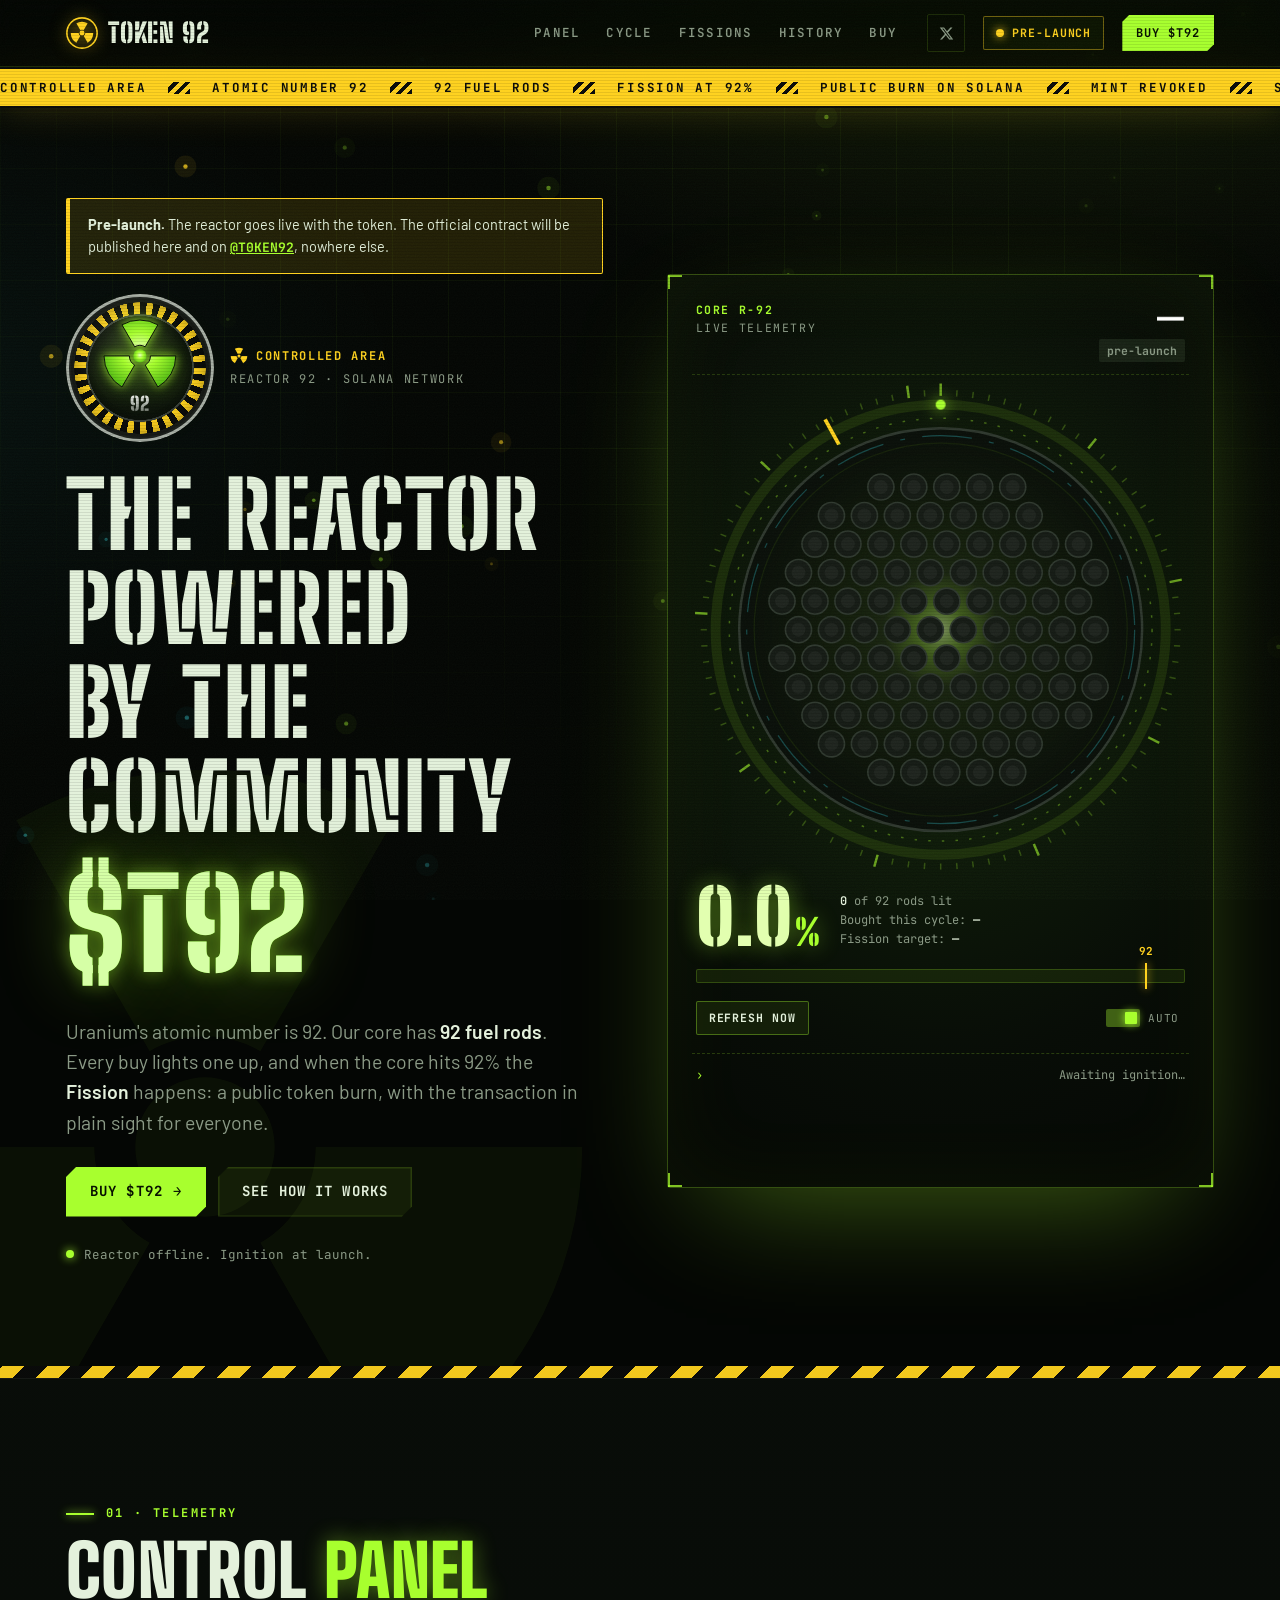
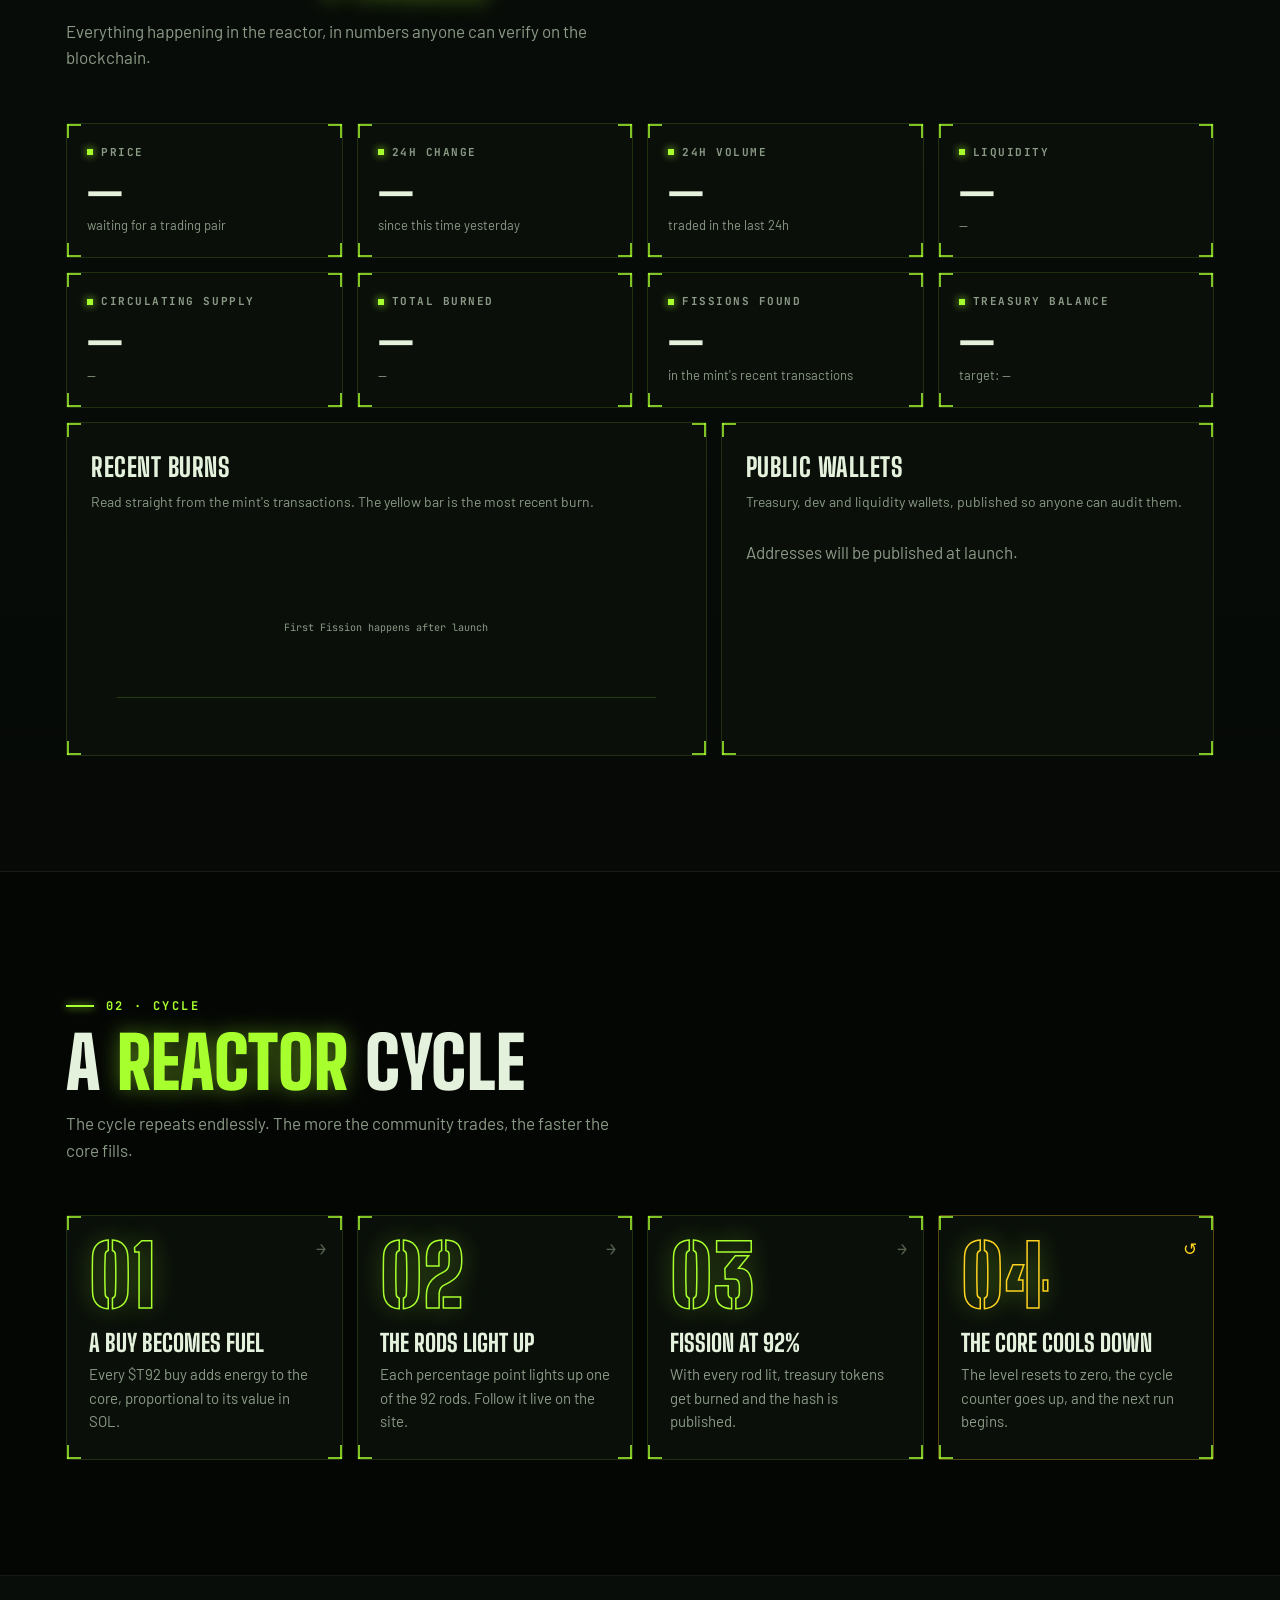
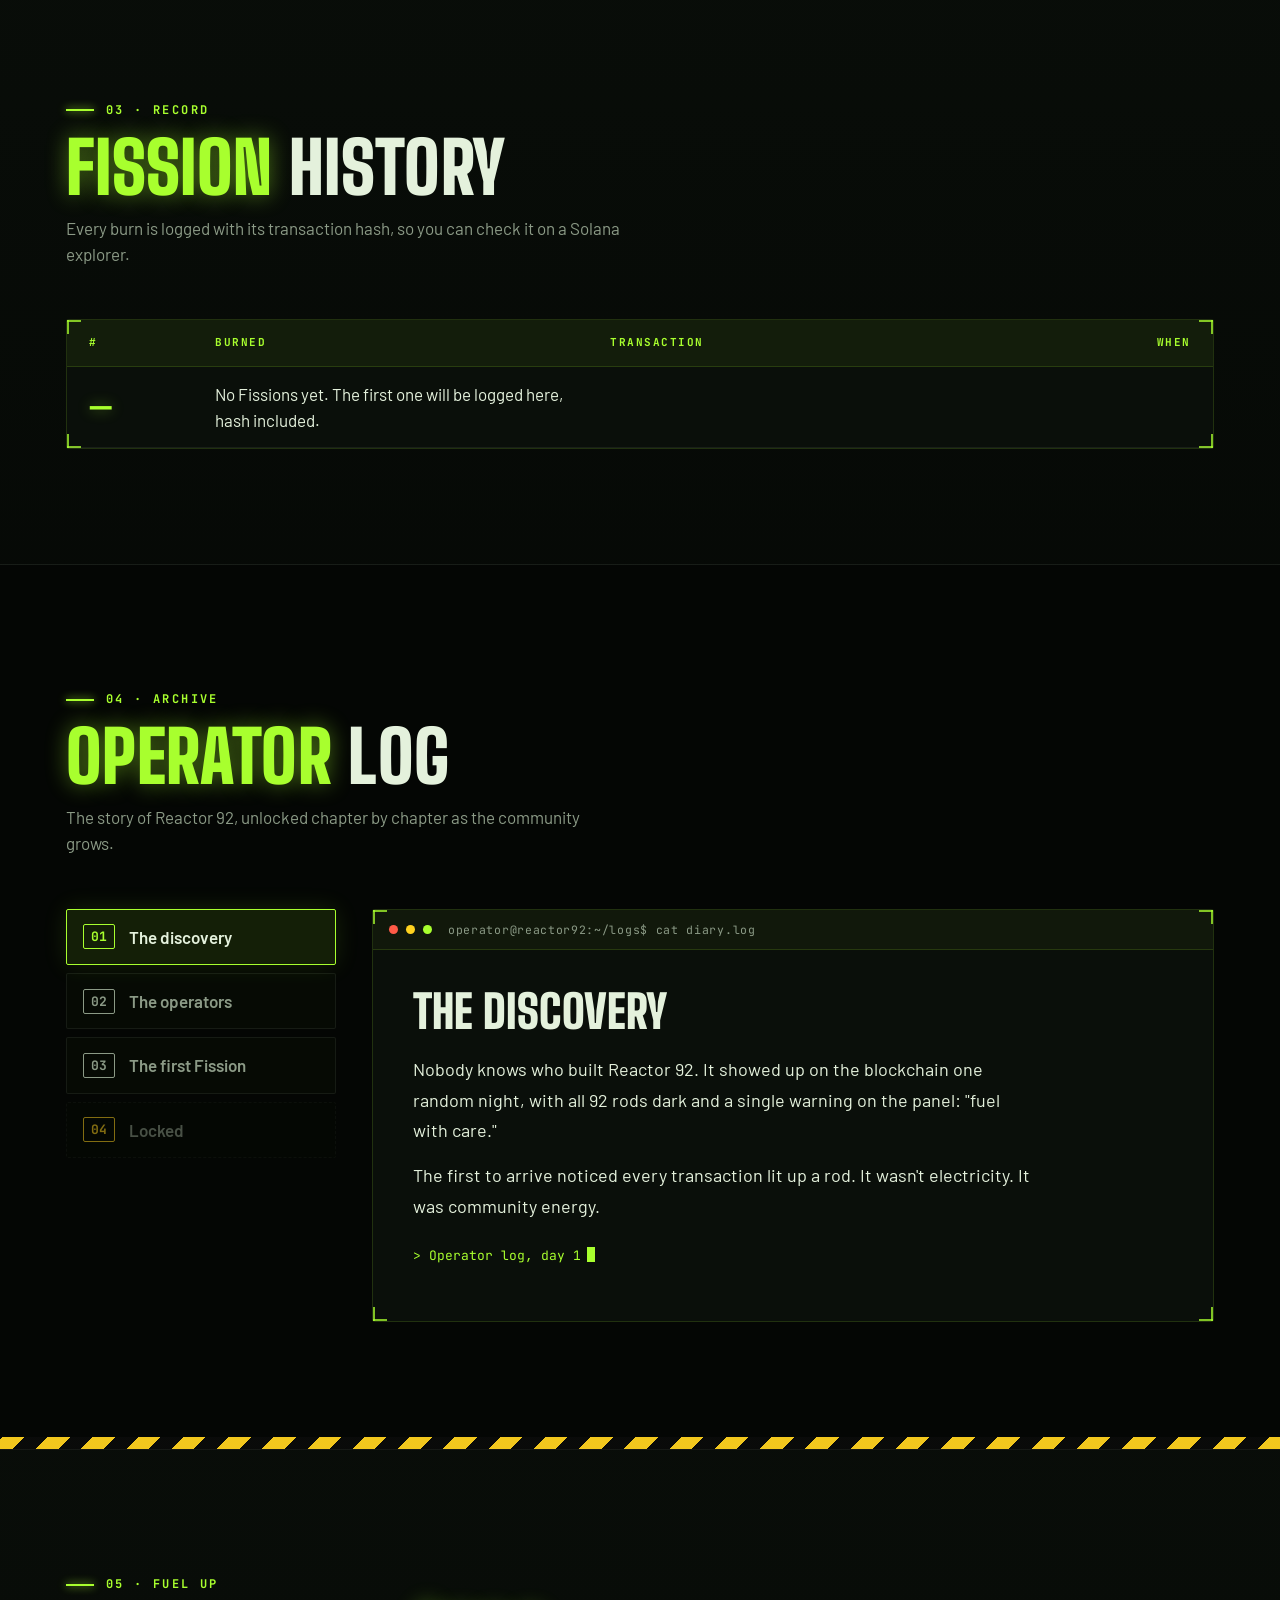
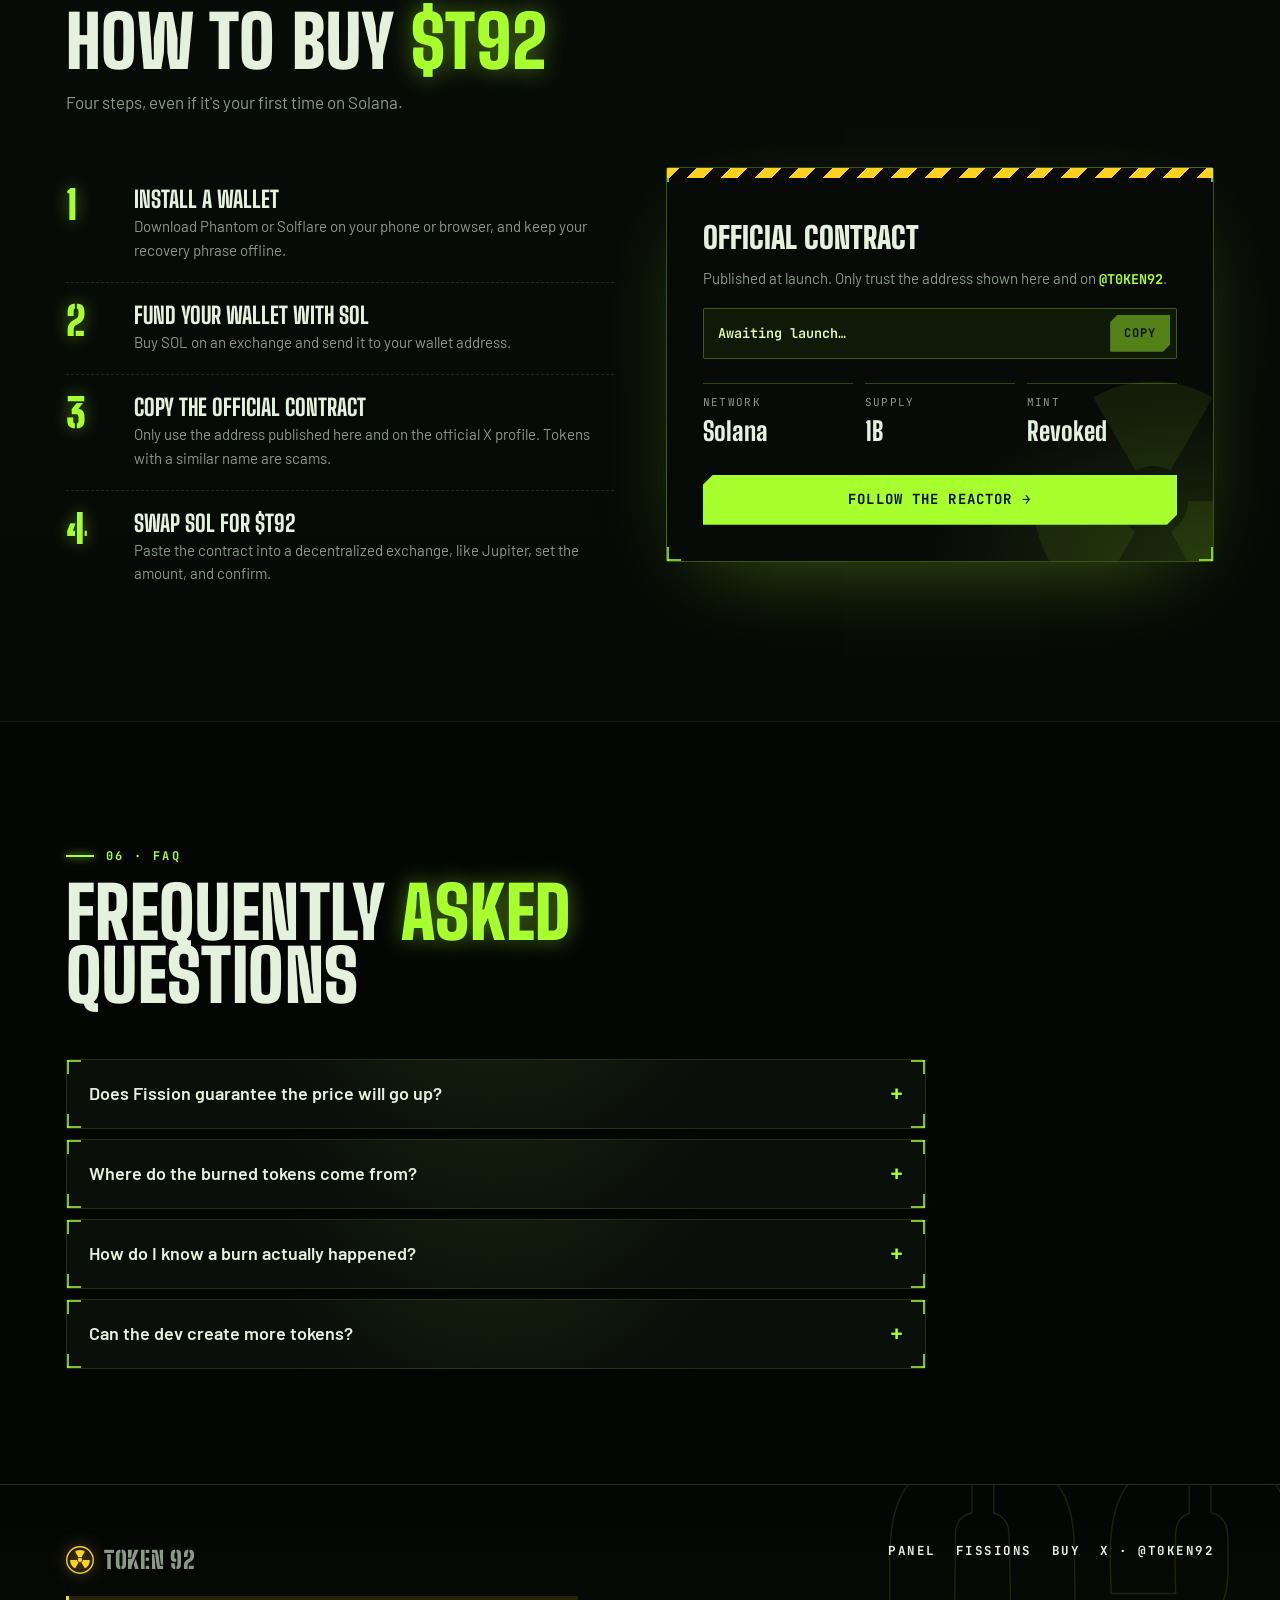
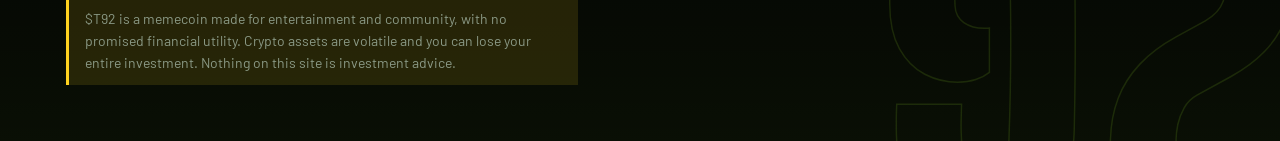
==== commit ece2f78c: "Draw the coin front flat instead of using the angled render The logo is a 3D render seen from the si" ====
--- a/token92-completo-real.html
+++ b/token92-completo-real.html
@@ -23,9 +23,7 @@
 <meta name="twitter:site" content="@T0KEN92">
 <meta name="twitter:title" content="TOKEN 92 · Reactor 92">
 <meta name="twitter:description" content="The reactor powered by the community. 92 fuel rods, Fission at 92%, public on-chain burn. $T92 on Solana.">
-<meta name="twitter:image" content="https://token92.vercel.app/assets/og.jpg">
-<link rel="preload" as="image" href="assets/coin-512.jpg">
-<link rel="preconnect" href="https://fonts.googleapis.com">
+<meta name="twitter:image" content="https://token92.vercel.app/assets/og.jpg"><link rel="preconnect" href="https://fonts.googleapis.com">
 <link rel="preconnect" href="https://fonts.gstatic.com" crossorigin>
 <link href="https://fonts.googleapis.com/css2?family=Big+Shoulders+Display:wght@700;800;900&family=Big+Shoulders+Stencil+Display:wght@800;900&family=Barlow:wght@400;500;600;700&family=JetBrains+Mono:wght@400;600;700&display=swap" rel="stylesheet">
 <style>
@@ -144,14 +142,18 @@
 .coin-tilt{transition:transform .3s ease-out;transform:rotateX(var(--tx,0deg)) rotateY(var(--ty,0deg))}
 .coin-inner{transition:transform 1.5s cubic-bezier(.16,.84,.2,1);transform:rotateY(var(--ry,0deg))}
 .coin.spinning .coin-inner{will-change:transform}
-.coin-face{position:absolute;inset:0;border-radius:50%;overflow:hidden;-webkit-backface-visibility:hidden;backface-visibility:hidden;background:#0A0B0A}
-.coin-face::after{content:"";position:absolute;inset:0;border-radius:50%;pointer-events:none;box-shadow:inset 0 0 0 3px #A7AEA5,inset 0 0 0 5px #1B1F1B,inset 0 0 22px rgba(0,0,0,.75)}
-.coin-front img{display:block;width:100%;height:100%;object-fit:cover;transform:scale(1.06)}
-.coin-back{transform:rotateY(180deg);display:grid;place-items:center;
+/* both faces share the same plate: metal rim, hazard-stripe ring, dark inner disc */
+.coin-face{position:absolute;inset:0;border-radius:50%;overflow:hidden;-webkit-backface-visibility:hidden;backface-visibility:hidden;
   background:
-    radial-gradient(circle closest-side,#15230F 0%,#0A0F09 70%,#3A403A 70.5%,#3A403A 72.5%,transparent 73%),
+    radial-gradient(circle at 38% 30%,rgba(255,255,255,.07),transparent 45%),
+    radial-gradient(circle closest-side,#16240F 0%,#0A0F09 70%,#3A403A 70.5%,#3A403A 72.5%,transparent 73%),
     radial-gradient(circle closest-side,transparent 88.5%,#1B1F1B 89%),
     repeating-conic-gradient(from 6deg,var(--hazard) 0deg 6deg,#0A0B0A 6deg 12deg)}
+.coin-face::after{content:"";position:absolute;inset:0;border-radius:50%;pointer-events:none;box-shadow:inset 0 0 0 3px #A7AEA5,inset 0 0 0 5px #1B1F1B,inset 0 0 22px rgba(0,0,0,.75)}
+.coin-sym{position:absolute;left:21%;top:13%;width:58%;height:58%;filter:drop-shadow(0 0 5px rgba(168,255,46,.75)) drop-shadow(0 0 14px rgba(168,255,46,.35))}
+.coin-num{position:absolute;left:0;right:0;bottom:19%;text-align:center;font-family:var(--stencil);font-weight:900;font-size:calc(var(--s) * .13);line-height:1;letter-spacing:.04em;
+  background:linear-gradient(180deg,#F2F4F0,#A7AEA5 55%,#5E655C);-webkit-background-clip:text;background-clip:text;color:transparent}
+.coin-back{transform:rotateY(180deg);display:grid;place-items:center}
 .coin-engrave{display:flex;flex-direction:column;align-items:center;gap:5px;max-width:64%;text-align:center}
 .coin-engrave svg{width:15px;height:15px;color:var(--rad);opacity:.7}
 .coin-msg{font-family:var(--mono);font-weight:700;font-size:max(9px,calc(var(--s) * .07));line-height:1.35;letter-spacing:.1em;text-transform:uppercase;color:var(--rad-hi);text-shadow:0 0 8px var(--rad-glow),0 0 2px var(--rad);transition:opacity .25s}
@@ -503,7 +505,20 @@
         <button class="coin" id="coin" type="button" aria-label="TOKEN 92 coin. Flip it." aria-describedby="coinLive">
           <span class="coin-tilt" id="coinTilt">
             <span class="coin-inner" id="coinInner">
-              <span class="coin-face coin-front"><img src="assets/coin-512.jpg" alt="" width="512" height="512" decoding="async"></span>
+              <span class="coin-face coin-front" aria-hidden="true">
+                <svg class="coin-sym" viewBox="-11 -11 22 22">
+                  <defs>
+                    <radialGradient id="coinGlow" cx="50%" cy="45%" r="60%">
+                      <stop offset="0%" stop-color="#E8FFB8"/>
+                      <stop offset="45%" stop-color="#A8FF2E"/>
+                      <stop offset="100%" stop-color="#4FB812"/>
+                    </radialGradient>
+                  </defs>
+                  <circle r="1.7" fill="url(#coinGlow)"/>
+                  <path fill="url(#coinGlow)" stroke="#0A0F09" stroke-width=".25" d="M-1.350 -2.338L-4.600 -7.967A9.2 9.2 0 0 1 4.600 -7.967L1.350 -2.338A2.7 2.7 0 0 0 -1.350 -2.338ZM2.700 0.000L9.200 0.000A9.2 9.2 0 0 1 4.600 7.967L1.350 2.338A2.7 2.7 0 0 0 2.700 0.000ZM-1.350 2.338L-4.600 7.967A9.2 9.2 0 0 1 -9.200 0.000L-2.700 0.000A2.7 2.700 0 0 0 -1.350 2.338Z"/>
+                </svg>
+                <span class="coin-num">92</span>
+              </span>
               <span class="coin-face coin-back" aria-hidden="true">
                 <span class="coin-engrave">
                   <svg aria-hidden="true"><use href="#trefoil"/></svg>
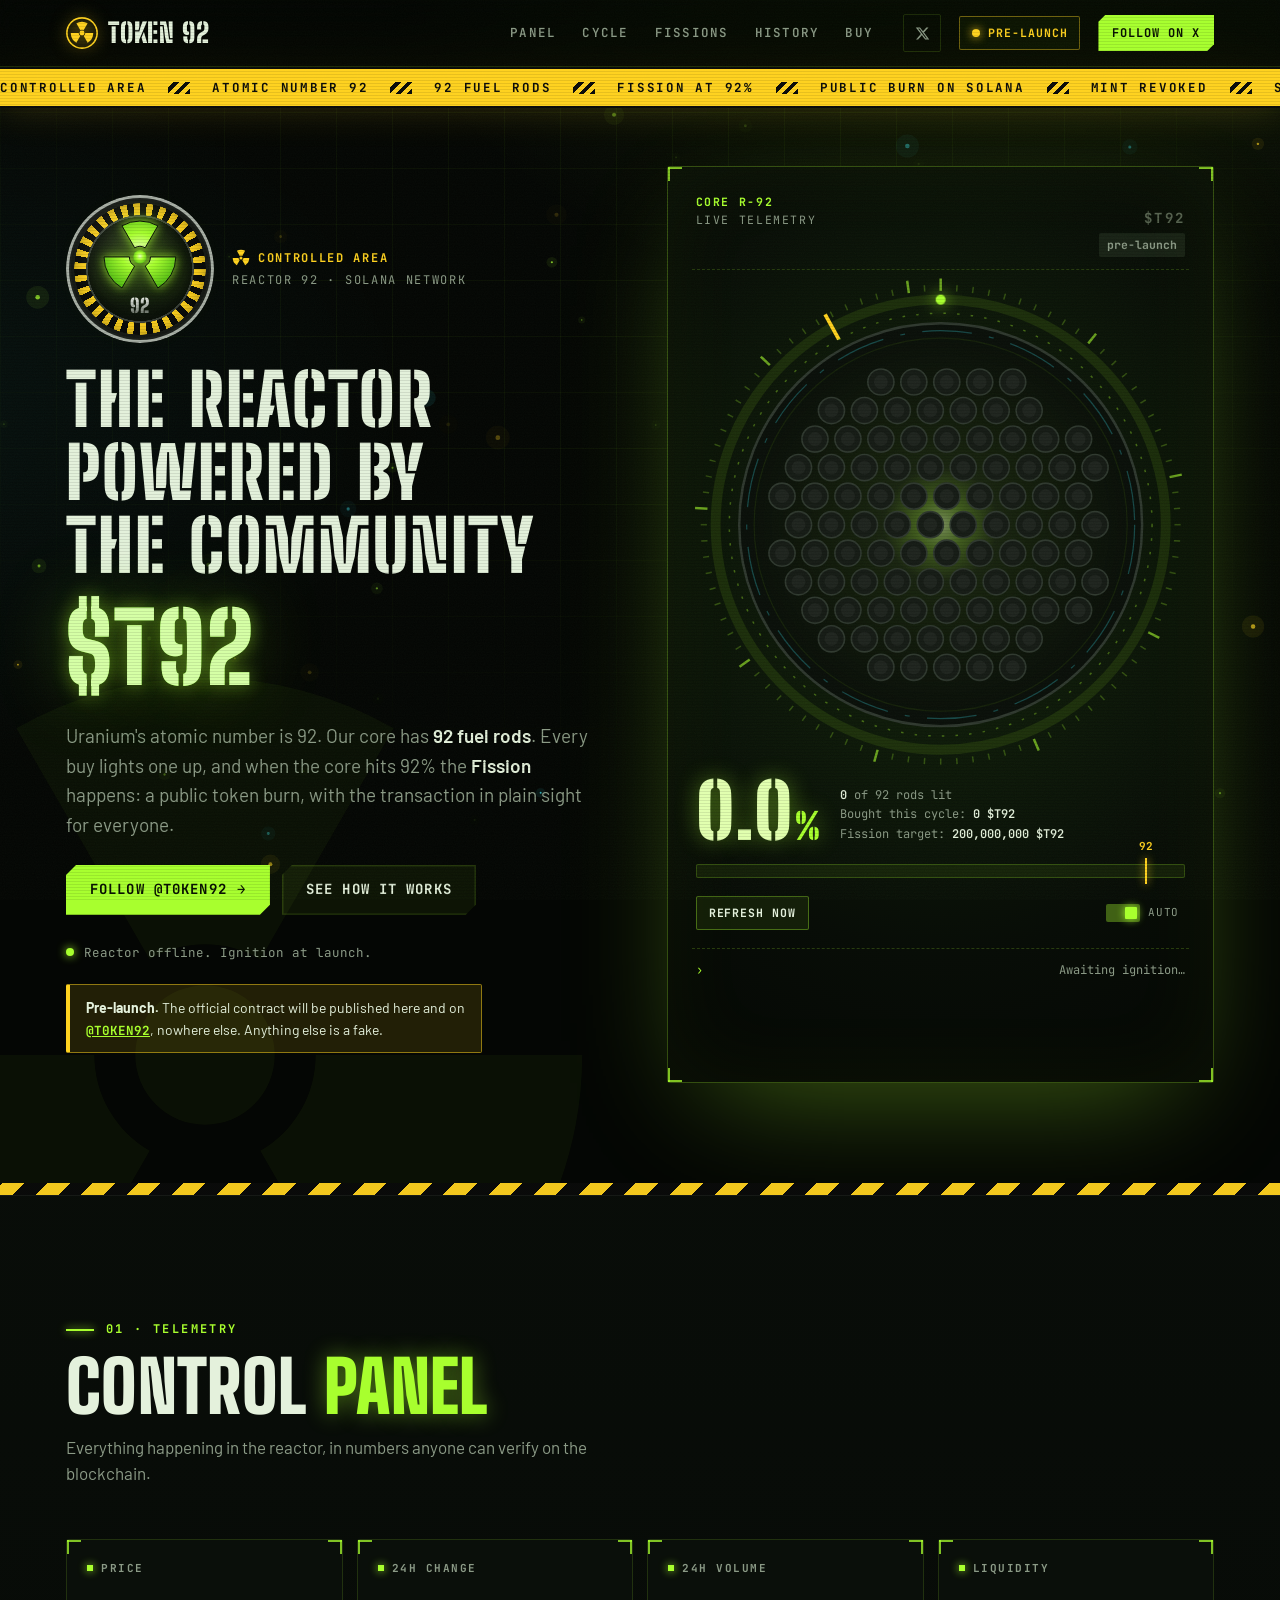
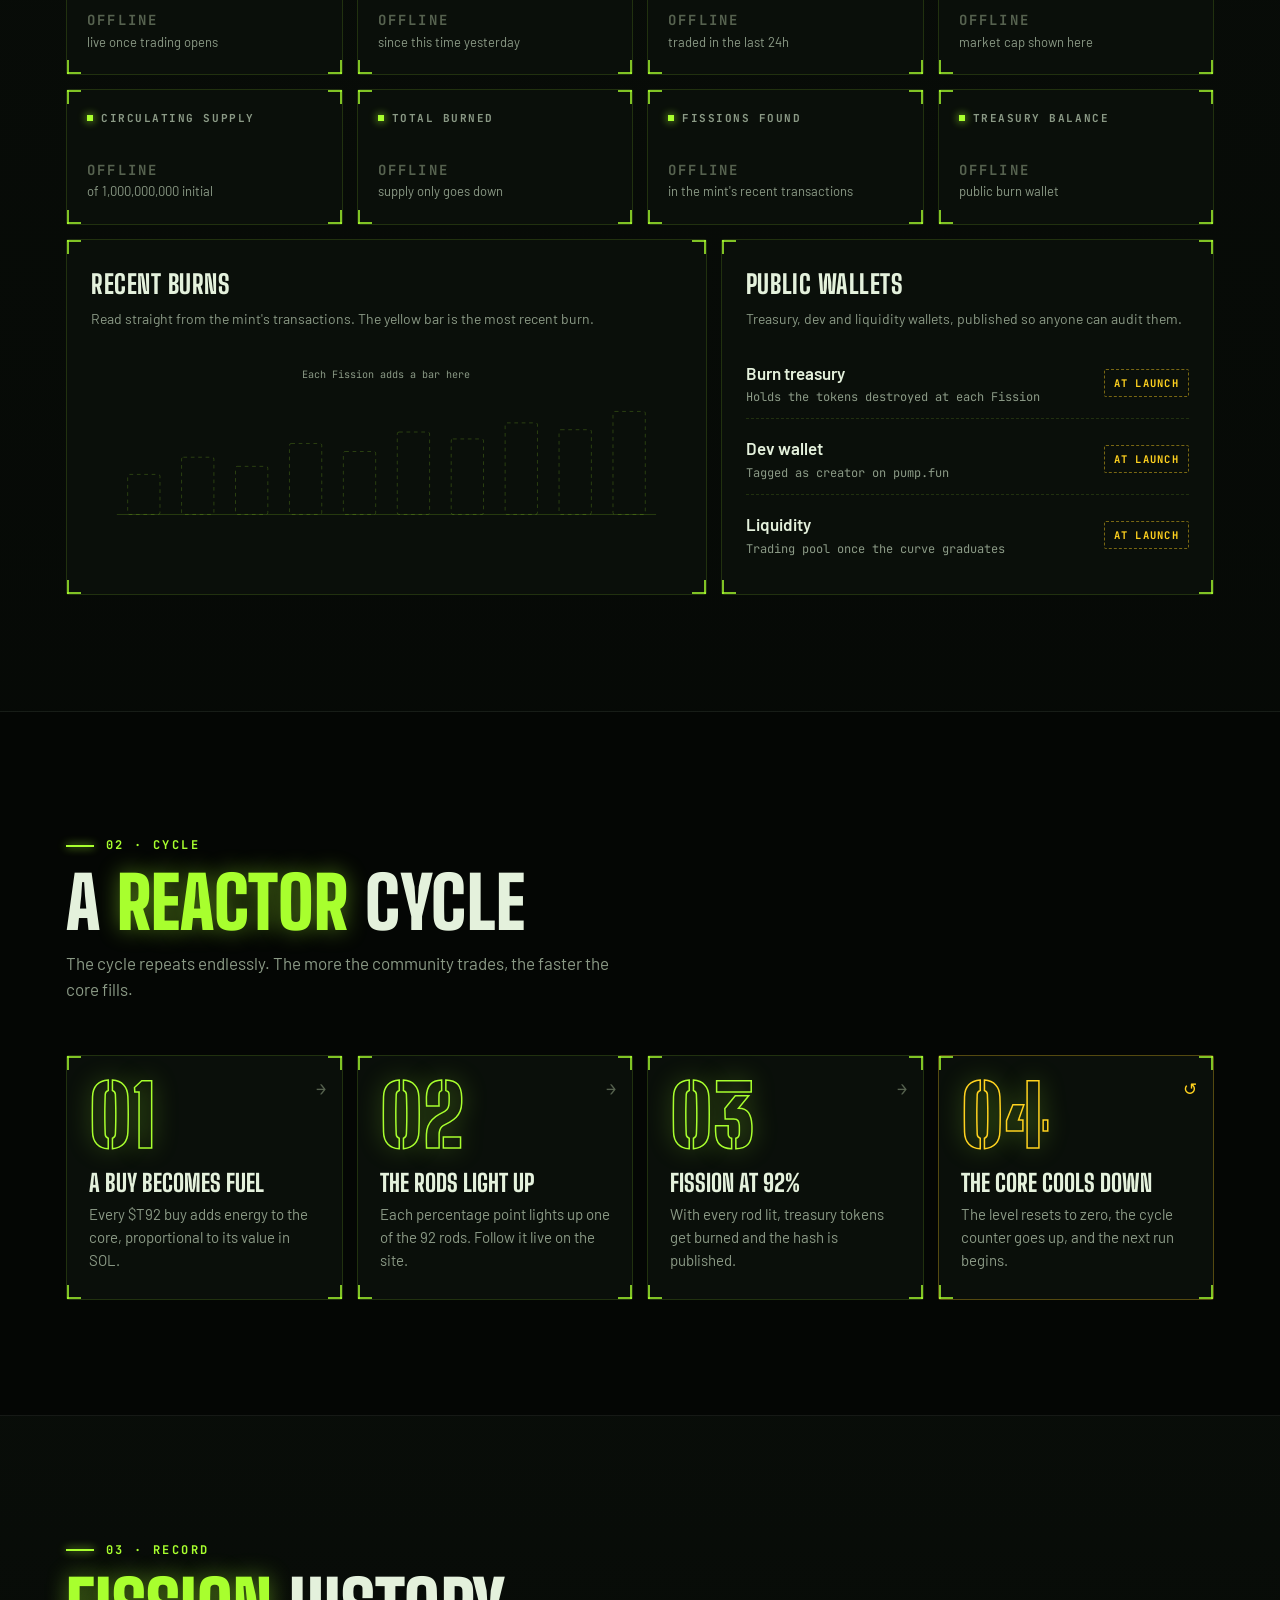
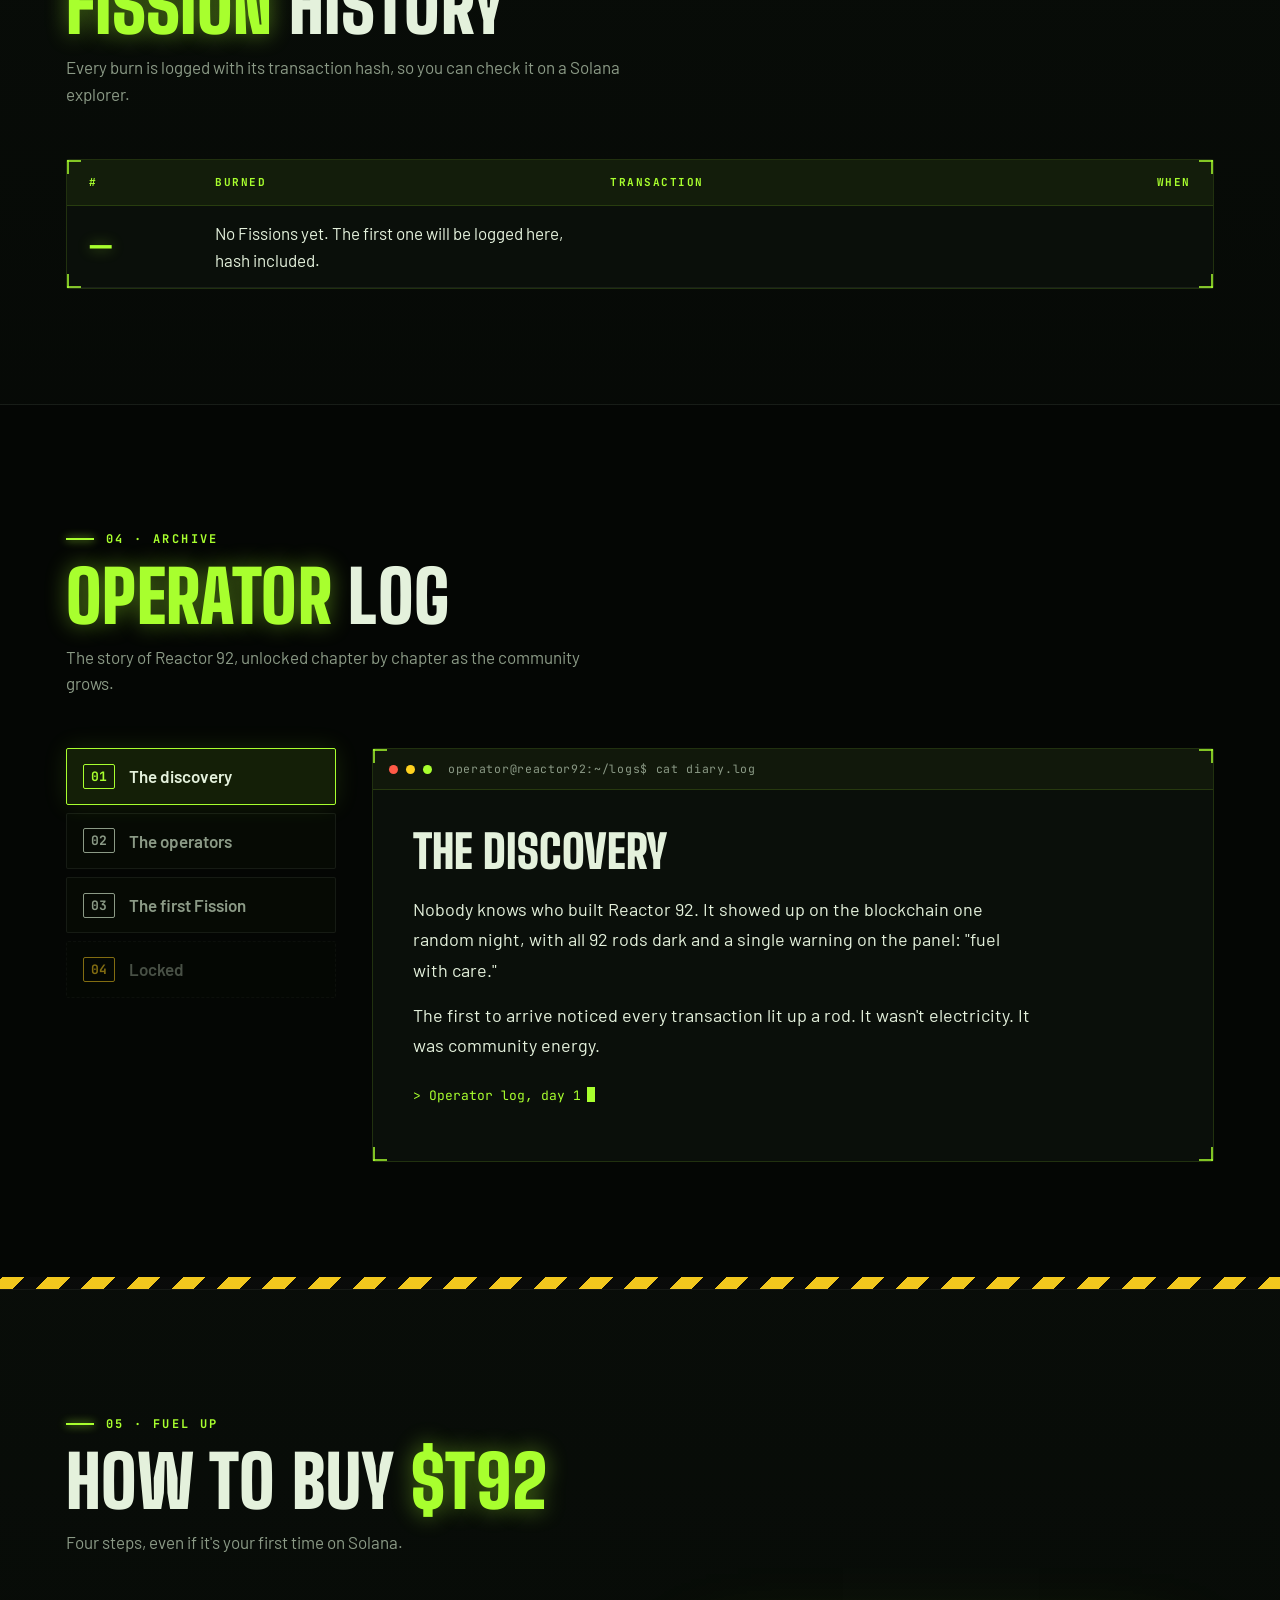
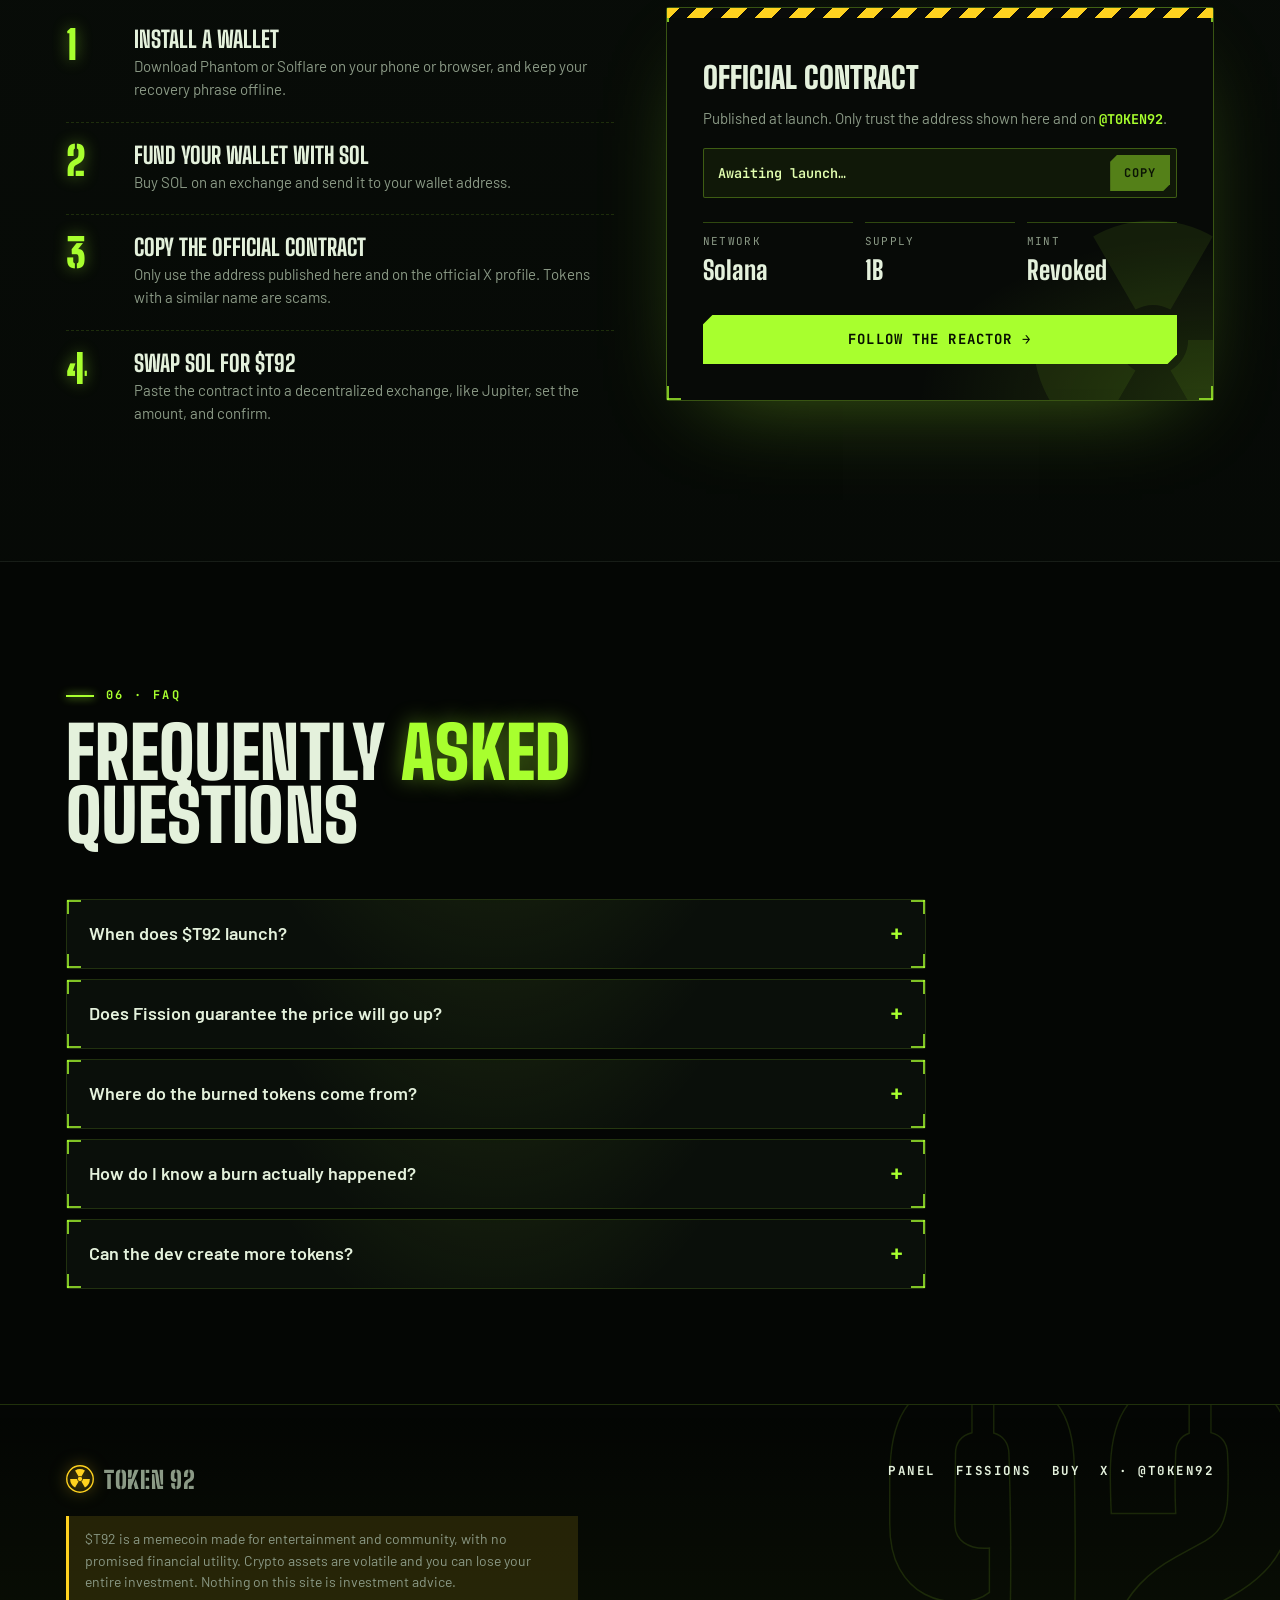
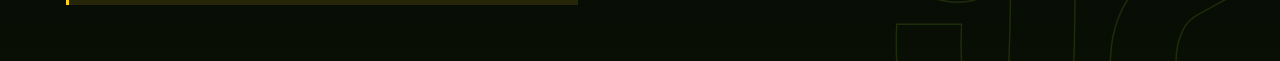
==== commit e2451e3a: "Polish the pre-launch experience - Replace the em-dash placeholders (rendered as thick white bars) w" ====
--- a/token92-completo-real.html
+++ b/token92-completo-real.html
@@ -128,12 +128,12 @@
 .hud:hover{border-color:rgba(168,255,46,.38)}
 
 /* ---------- Hero ---------- */
-.hero{position:relative;overflow:hidden;padding:clamp(40px,7vw,96px) 0 clamp(56px,8vw,110px)}
+.hero{position:relative;overflow:hidden;padding:clamp(32px,4.5vw,64px) 0 clamp(56px,8vw,100px)}
 .hero .mark-bg{position:absolute;width:min(820px,130vw);aspect-ratio:1;left:-16%;top:50%;color:var(--rad);opacity:.045;pointer-events:none;animation:spinY 140s linear infinite}
 @keyframes spinY{from{transform:translateY(-50%) rotate(0)}to{transform:translateY(-50%) rotate(360deg)}}
 @keyframes spin{to{transform:rotate(360deg)}}
 .hero .wrap{position:relative;display:grid;grid-template-columns:minmax(0,1fr) minmax(0,1.02fr);gap:clamp(28px,5vw,72px);align-items:center}
-.hero-tags{display:flex;align-items:center;gap:16px;margin-bottom:26px}
+.hero-tags{display:flex;align-items:center;gap:18px;margin-bottom:20px}
 /* Interactive coin: front = the logo, back = an engraved message */
 .coin{--s:148px;position:relative;width:var(--s);height:var(--s);flex-shrink:0;padding:0;border:0;background:none;border-radius:50%;perspective:900px;cursor:pointer;-webkit-tap-highlight-color:transparent}
 .coin::before{content:"";position:absolute;inset:-18%;border-radius:50%;background:radial-gradient(closest-side,rgba(168,255,46,.32),transparent 72%);filter:blur(8px);pointer-events:none;animation:breathe 4s ease-in-out infinite}
@@ -163,19 +163,19 @@
 .emblem{display:flex;flex-direction:column;gap:4px;font-family:var(--mono);font-size:12px;letter-spacing:.14em;text-transform:uppercase;color:var(--muted)}
 .emblem strong{display:flex;align-items:center;gap:8px;color:var(--hazard);font-weight:700}
 .emblem strong svg{width:18px;height:18px}
-.hero h1{font-family:var(--stencil);font-weight:900;font-size:clamp(48px,7.2vw,104px);line-height:1.02;letter-spacing:.025em;word-spacing:.08em;text-transform:uppercase;margin:0 0 30px;text-wrap:balance}
+.hero h1{font-family:var(--stencil);font-weight:900;font-size:clamp(44px,5.6vw,80px);line-height:1.02;letter-spacing:.025em;word-spacing:.08em;text-transform:uppercase;margin:0 0 24px;text-wrap:balance}
 .hero h1 .num{position:relative;display:inline-block;color:var(--rad);font-size:1.35em;line-height:1;margin-top:18px;text-shadow:0 0 18px var(--rad-glow),0 0 70px rgba(168,255,46,.35)}
 .hero h1 .num::before,.hero h1 .num::after{content:attr(data-text);position:absolute;inset:0;pointer-events:none;text-shadow:none}
 .hero h1 .num::before{color:var(--cyan);opacity:.55;mix-blend-mode:screen;animation:glitchA 4.2s infinite steps(1)}
 .hero h1 .num::after{color:var(--hazard);opacity:.45;mix-blend-mode:screen;animation:glitchB 4.2s infinite steps(1)}
 @keyframes glitchA{0%,88%,100%{transform:none;clip-path:inset(0 0 100% 0)}89%{transform:translate(-4px,1px);clip-path:inset(12% 0 58% 0)}91%{transform:translate(3px,-1px);clip-path:inset(62% 0 8% 0)}93%{transform:translate(-2px,0);clip-path:inset(35% 0 40% 0)}}
 @keyframes glitchB{0%,88%,100%{transform:none;clip-path:inset(0 0 100% 0)}90%{transform:translate(4px,-1px);clip-path:inset(48% 0 22% 0)}92%{transform:translate(-3px,1px);clip-path:inset(4% 0 76% 0)}}
-.lede{font-size:clamp(17px,1.6vw,19.5px);color:var(--muted);max-width:47ch;margin:0 0 30px}
+.lede{font-size:clamp(17px,1.5vw,19px);color:var(--muted);max-width:54ch;margin:0 0 26px}
 .lede b{color:var(--ink);font-weight:600}
 .cta{display:flex;flex-wrap:wrap;gap:12px;margin-bottom:28px}
 .demo-note{display:flex;gap:10px;align-items:center;font-family:var(--mono);font-size:12.5px;color:var(--muted);max-width:52ch;margin:0}
 .demo-note::before{content:"";width:8px;height:8px;flex-shrink:0;border-radius:50%;background:var(--rad);box-shadow:0 0 10px var(--rad);animation:blink 1.6s steps(2) infinite}
-.setup{background:var(--hazard-soft);border:1px solid var(--hazard);border-left-width:4px;padding:14px 18px;margin:0 0 20px;font-size:14.5px;border-radius:2px}
+.setup{background:var(--hazard-soft);border:1px solid rgba(255,210,31,.5);border-left:4px solid var(--hazard);padding:12px 16px;margin:22px 0 0;font-size:14px;border-radius:2px;max-width:52ch}
 .setup code{font-family:var(--mono);font-size:13px;background:rgba(0,0,0,.35);padding:2px 6px;border-radius:2px;color:var(--hazard)}
 .err{background:rgba(255,90,71,.1);border:1px solid var(--danger);border-left-width:4px;color:#FFC2B8;padding:14px 18px;margin:0 0 20px;font-size:14.5px;border-radius:2px}
 
@@ -282,6 +282,8 @@
 .gauge .v{font-family:var(--display);font-weight:800;font-size:clamp(30px,3.3vw,44px);line-height:1.05;font-variant-numeric:tabular-nums;margin-top:10px;overflow-wrap:anywhere}
 .gauge .s{font-size:13px;color:var(--muted)}
 .gauge .v.bump{color:var(--hazard);transition:color 1.2s}
+/* placeholder shown until live data arrives (replaced by the first real value) */
+.ph{display:inline-block;font-family:var(--mono);font-size:14px;font-weight:700;letter-spacing:.16em;text-transform:uppercase;color:var(--dim);padding:6px 0 4px}
 .panel-grid{display:grid;grid-template-columns:minmax(0,1.3fr) minmax(0,1fr);gap:14px;margin-top:14px}
 .box{padding:24px}
 .box h3{margin:0 0 4px;font-family:var(--display);font-weight:800;font-size:26px;text-transform:uppercase;letter-spacing:.02em}
@@ -296,7 +298,9 @@
 .wallets li:last-child{border-bottom:0}
 .wallets .n{font-weight:600}
 .wallets .a{grid-column:1;font-family:var(--mono);font-size:12px;color:var(--muted);word-break:break-all}
-.wallets button{grid-row:1 / span 2;grid-column:2}
+.wallets button,.wallets .tag{grid-row:1 / span 2;grid-column:2}
+.wallets .pending .a{word-break:normal}
+.wallets .tag{font-family:var(--mono);font-size:10.5px;font-weight:700;letter-spacing:.12em;text-transform:uppercase;color:var(--hazard);border:1px dashed rgba(255,210,31,.45);padding:5px 9px;border-radius:2px;white-space:nowrap}
 
 /* How it works */
 .steps{list-style:none;margin:0;padding:0;display:grid;grid-template-columns:repeat(4,minmax(0,1fr));gap:14px}
@@ -480,7 +484,7 @@
     </nav>
     <a class="social" href="https://x.com/T0KEN92" target="_blank" rel="noopener" aria-label="TOKEN 92 on X (@T0KEN92)"><svg viewBox="0 0 24 24" aria-hidden="true"><path d="M18.244 2.25h3.308l-7.227 8.26 8.502 11.24H16.17l-5.214-6.817L4.99 21.75H1.68l7.73-8.835L1.254 2.25H8.08l4.713 6.231zm-1.161 17.52h1.833L7.084 4.126H5.117z"/></svg></a>
     <div class="status" id="status" data-s="stable" role="status" aria-live="polite"><i></i><span>Core stable</span></div>
-    <a href="#comprar" class="btn btn-main btn-sm">Buy $T92</a>
+    <a href="#comprar" class="btn btn-main btn-sm" id="topCta">Buy $T92</a>
     <button class="menu-btn" id="menuBtn" aria-label="Open menu" aria-expanded="false" aria-controls="nav"><span></span></button>
   </div>
 </header>
@@ -498,7 +502,6 @@
   <svg class="mark-bg" aria-hidden="true"><use href="#trefoil"/></svg>
   <div class="wrap">
     <div class="hero-copy">
-      <div class="setup" id="setupBox" hidden><b>Pre-launch.</b> The reactor goes live with the token. The official contract will be published here and on <a class="handle" href="https://x.com/T0KEN92" target="_blank" rel="noopener">@T0KEN92</a>, nowhere else.</div>
       <div class="err" id="errBox" hidden></div>
       <div class="hero-tags">
         <!-- some doors only open when you spin them -->
@@ -534,10 +537,11 @@
       <h1>The reactor powered by the community <span class="num" data-text="$T92">$T92</span></h1>
       <p class="lede">Uranium's atomic number is 92. Our core has <b>92 fuel rods</b>. Every buy lights one up, and when the core hits 92% the <b>Fission</b> happens: a public token burn, with the transaction in plain sight for everyone.</p>
       <div class="cta">
-        <a href="#comprar" class="btn btn-main">Buy $T92 <span class="arr">→</span></a>
+        <a href="#comprar" class="btn btn-main" id="heroCta">Buy $T92 <span class="arr">→</span></a>
         <a href="#como-funciona" class="btn btn-ghost">See how it works</a>
       </div>
       <p class="demo-note"><span id="heroNote">Connecting to the blockchain…</span></p>
+      <div class="setup" id="setupBox" hidden><b>Pre-launch.</b> The official contract will be published here and on <a class="handle" href="https://x.com/T0KEN92" target="_blank" rel="noopener">@T0KEN92</a>, nowhere else. Anything else is a fake.</div>
     </div>
 
     <div class="core-wrap">
@@ -545,7 +549,7 @@
         <div class="core-head">
           <div class="core-id"><b>Core R-92</b>Live telemetry</div>
           <div class="price-ticker" id="priceTicker" data-dir="flat">
-            <span class="price-usd" id="priceUsd">—</span>
+            <span class="price-usd" id="priceUsd"><span class="ph">$T92</span></span>
             <span class="price-chg" id="priceChg">waiting for price…</span>
           </div>
         </div>
@@ -603,16 +607,16 @@
       <p>Everything happening in the reactor, in numbers anyone can verify on the blockchain.</p>
     </div>
     <div class="gauges rv" id="priceGauges">
-      <div class="gauge hud"><div class="k">Price</div><div class="v" id="pPrice">—</div><div class="s" id="pPriceSub">waiting for a trading pair</div></div>
-      <div class="gauge hud"><div class="k">24h change</div><div class="v" id="pChg">—</div><div class="s">since this time yesterday</div></div>
-      <div class="gauge hud"><div class="k">24h volume</div><div class="v" id="pVol">—</div><div class="s">traded in the last 24h</div></div>
-      <div class="gauge hud"><div class="k">Liquidity</div><div class="v" id="pLiq">—</div><div class="s" id="pMcap">—</div></div>
+      <div class="gauge hud"><div class="k">Price</div><div class="v" id="pPrice"><span class="ph">offline</span></div><div class="s" id="pPriceSub">live once trading opens</div></div>
+      <div class="gauge hud"><div class="k">24h change</div><div class="v" id="pChg"><span class="ph">offline</span></div><div class="s">since this time yesterday</div></div>
+      <div class="gauge hud"><div class="k">24h volume</div><div class="v" id="pVol"><span class="ph">offline</span></div><div class="s">traded in the last 24h</div></div>
+      <div class="gauge hud"><div class="k">Liquidity</div><div class="v" id="pLiq"><span class="ph">offline</span></div><div class="s" id="pMcap">market cap shown here</div></div>
     </div>
     <div class="gauges rv">
-      <div class="gauge hud"><div class="k">Circulating supply</div><div class="v" id="gSupply">—</div><div class="s" id="gSupplySub">—</div></div>
-      <div class="gauge hud"><div class="k">Total burned</div><div class="v" id="gBurn">—</div><div class="s" id="gBurnPct">—</div></div>
-      <div class="gauge hud"><div class="k">Fissions found</div><div class="v" id="gFis">—</div><div class="s">in the mint's recent transactions</div></div>
-      <div class="gauge hud"><div class="k">Treasury balance</div><div class="v" id="gBuys">—</div><div class="s" id="gSol">target: —</div></div>
+      <div class="gauge hud"><div class="k">Circulating supply</div><div class="v" id="gSupply"><span class="ph">offline</span></div><div class="s" id="gSupplySub">of 1,000,000,000 initial</div></div>
+      <div class="gauge hud"><div class="k">Total burned</div><div class="v" id="gBurn"><span class="ph">offline</span></div><div class="s" id="gBurnPct">supply only goes down</div></div>
+      <div class="gauge hud"><div class="k">Fissions found</div><div class="v" id="gFis"><span class="ph">offline</span></div><div class="s">in the mint's recent transactions</div></div>
+      <div class="gauge hud"><div class="k">Treasury balance</div><div class="v" id="gBuys"><span class="ph">offline</span></div><div class="s" id="gSol">public burn wallet</div></div>
     </div>
     <div class="panel-grid rv">
       <div class="box hud">
@@ -758,6 +762,7 @@
   <div class="wrap">
     <div class="sec-head rv"><span class="kicker">06 · FAQ</span><h2>Frequently <em>asked</em> questions</h2></div>
     <div class="faq rv">
+      <details class="hud"><summary>When does $T92 launch?</summary><p>The launch is announced first on <a class="handle" href="https://x.com/T0KEN92" target="_blank" rel="noopener">@T0KEN92</a>. The contract address appears on this site at the same moment, and this panel switches from pre-launch to live data on its own.</p></details>
       <details class="hud"><summary>Does Fission guarantee the price will go up?</summary><p>No. Fission reduces the circulating supply, but price depends purely on market supply and demand. $T92 is a memecoin and promises no returns.</p></details>
       <details class="hud"><summary>Where do the burned tokens come from?</summary><p>From a public treasury wallet, set aside at launch solely for burns. Anyone can check its balance.</p></details>
       <details class="hud"><summary>How do I know a burn actually happened?</summary><p>Every Fission publishes its transaction hash. Just paste the hash into Solscan or Solana Explorer and watch the tokens go to the burn address.</p></details>
@@ -1008,15 +1013,12 @@
 /* ---------- Public wallets ---------- */
 function renderWallets(){
   var rows = [
-    ['Burn treasury', CONFIG.TREASURY_ADDRESS],
-    ['Dev wallet', CONFIG.DEV_ADDRESS],
-    ['Liquidity', CONFIG.LIQUIDITY_ADDRESS]
-  ].filter(function(r){ return r[1]; });
-  if (!rows.length){
-    $('walletsList').innerHTML = '<li class="empty" style="padding:8px 0;color:var(--muted)">Addresses will be published at launch.</li>';
-    return;
-  }
+    ['Burn treasury', CONFIG.TREASURY_ADDRESS, 'Holds the tokens destroyed at each Fission'],
+    ['Dev wallet', CONFIG.DEV_ADDRESS, 'Tagged as creator on pump.fun'],
+    ['Liquidity', CONFIG.LIQUIDITY_ADDRESS, 'Trading pool once the curve graduates']
+  ];
   $('walletsList').innerHTML = rows.map(function(r){
+    if (!r[1]) return '<li class="pending"><span class="n">'+r[0]+'</span><span class="a">'+r[2]+'</span><span class="tag">at launch</span></li>';
     return '<li><span class="n">'+r[0]+'</span><span class="a">'+r[1]+'</span><button class="btn btn-ghost btn-sm" data-copy="'+r[1]+'">Copy</button></li>';
   }).join('');
 }
@@ -1027,8 +1029,15 @@
   var data = state.burns.slice(0,14).slice().reverse();
   svg.setAttribute('viewBox','0 0 '+W+' '+H);
   if (!data.length){
-    svg.innerHTML = '<line x1="'+pad+'" y1="'+(H-pad)+'" x2="'+(W-pad)+'" y2="'+(H-pad)+'" stroke="currentColor" stroke-opacity=".2"/>'+
-      '<text x="'+(W/2)+'" y="'+(H/2)+'" text-anchor="middle">'+(CONFIG.MINT_ADDRESS ? 'No burns yet' : 'First Fission happens after launch')+'</text>';
+    // ghost bars: a preview of what the chart will look like once burns happen
+    var ghost = '<line x1="'+pad+'" y1="'+(H-pad)+'" x2="'+(W-pad)+'" y2="'+(H-pad)+'" stroke="currentColor" stroke-opacity=".2"/>';
+    var gh = [.35,.5,.42,.62,.55,.72,.66,.8,.74,.9], gw = (W-pad*2)/gh.length;
+    gh.forEach(function(v,i){
+      var bh = v*(H-pad*2-20), gx = pad+i*gw+gw*.2;
+      ghost += '<rect x="'+gx.toFixed(1)+'" y="'+(H-pad-bh).toFixed(1)+'" width="'+(gw*.6).toFixed(1)+'" height="'+bh.toFixed(1)+'" rx="2" fill="none" stroke="currentColor" stroke-opacity=".22" stroke-dasharray="4 4"/>';
+    });
+    ghost += '<text x="'+(W/2)+'" y="24" text-anchor="middle">'+(CONFIG.MINT_ADDRESS ? 'No burns yet' : 'Each Fission adds a bar here')+'</text>';
+    svg.innerHTML = ghost;
     return;
   }
   var max = Math.max.apply(null,data.map(function(d){return d.amount;}))*1.12;
@@ -1174,8 +1183,14 @@
   if (!CONFIG.MINT_ADDRESS){
     $('setupBox').hidden=false;
     setStatus('prelaunch','Pre-launch');
+    // nothing to buy yet: point the main calls to action at X instead
+    [['heroCta','Follow @T0KEN92 <span class="arr">→</span>'],['topCta','Follow on X']].forEach(function(c){
+      var a=$(c[0]); a.innerHTML=c[1]; a.href='https://x.com/T0KEN92'; a.target='_blank'; a.rel='noopener';
+    });
     $('heroNote').textContent='Reactor offline. Ignition at launch.';
     $('priceChg').textContent='pre-launch';
+    $('treasuryInline').textContent='0 $T92';
+    $('targetInline').textContent=nf.format(CONFIG.FISSION_VOLUME_TARGET)+' $T92';
     $('feed').innerHTML='<li class="empty">Awaiting ignition…</li>';
     renderWallets(); renderHistory(); renderChart();
     return;
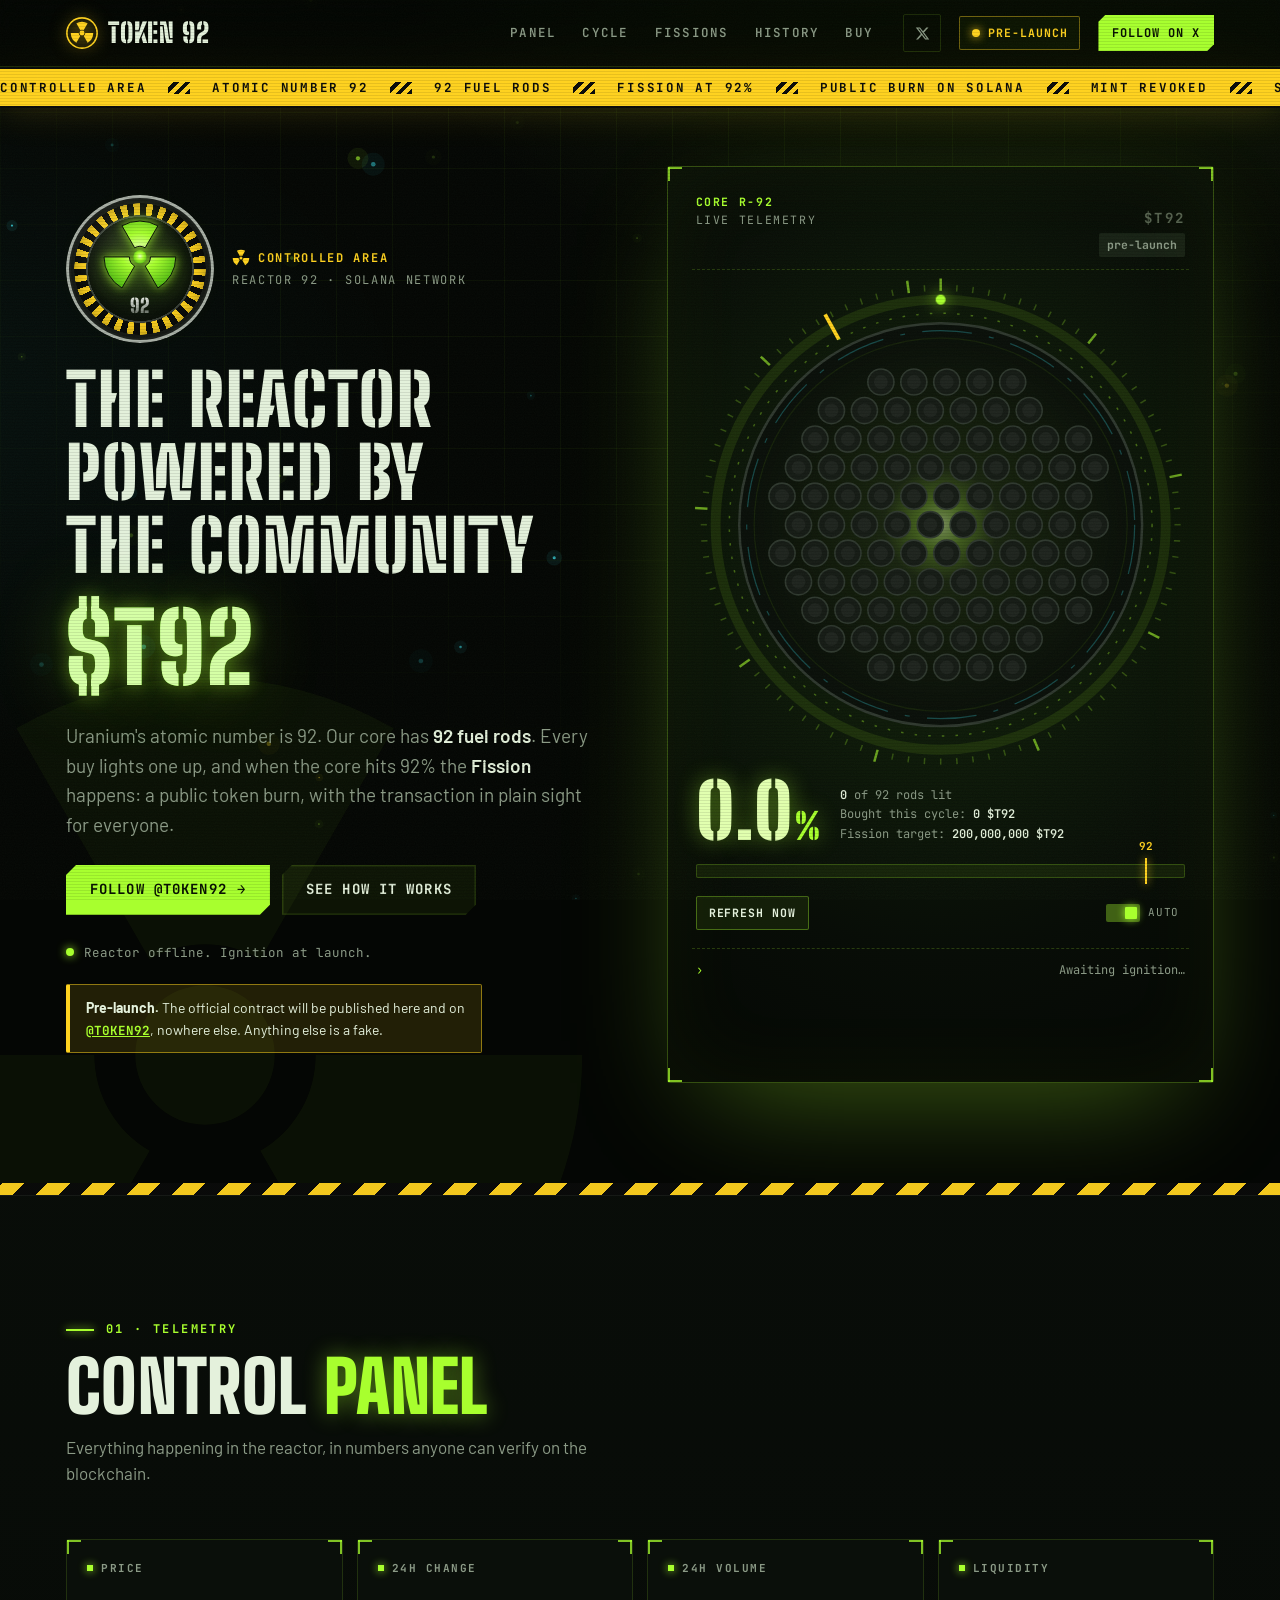
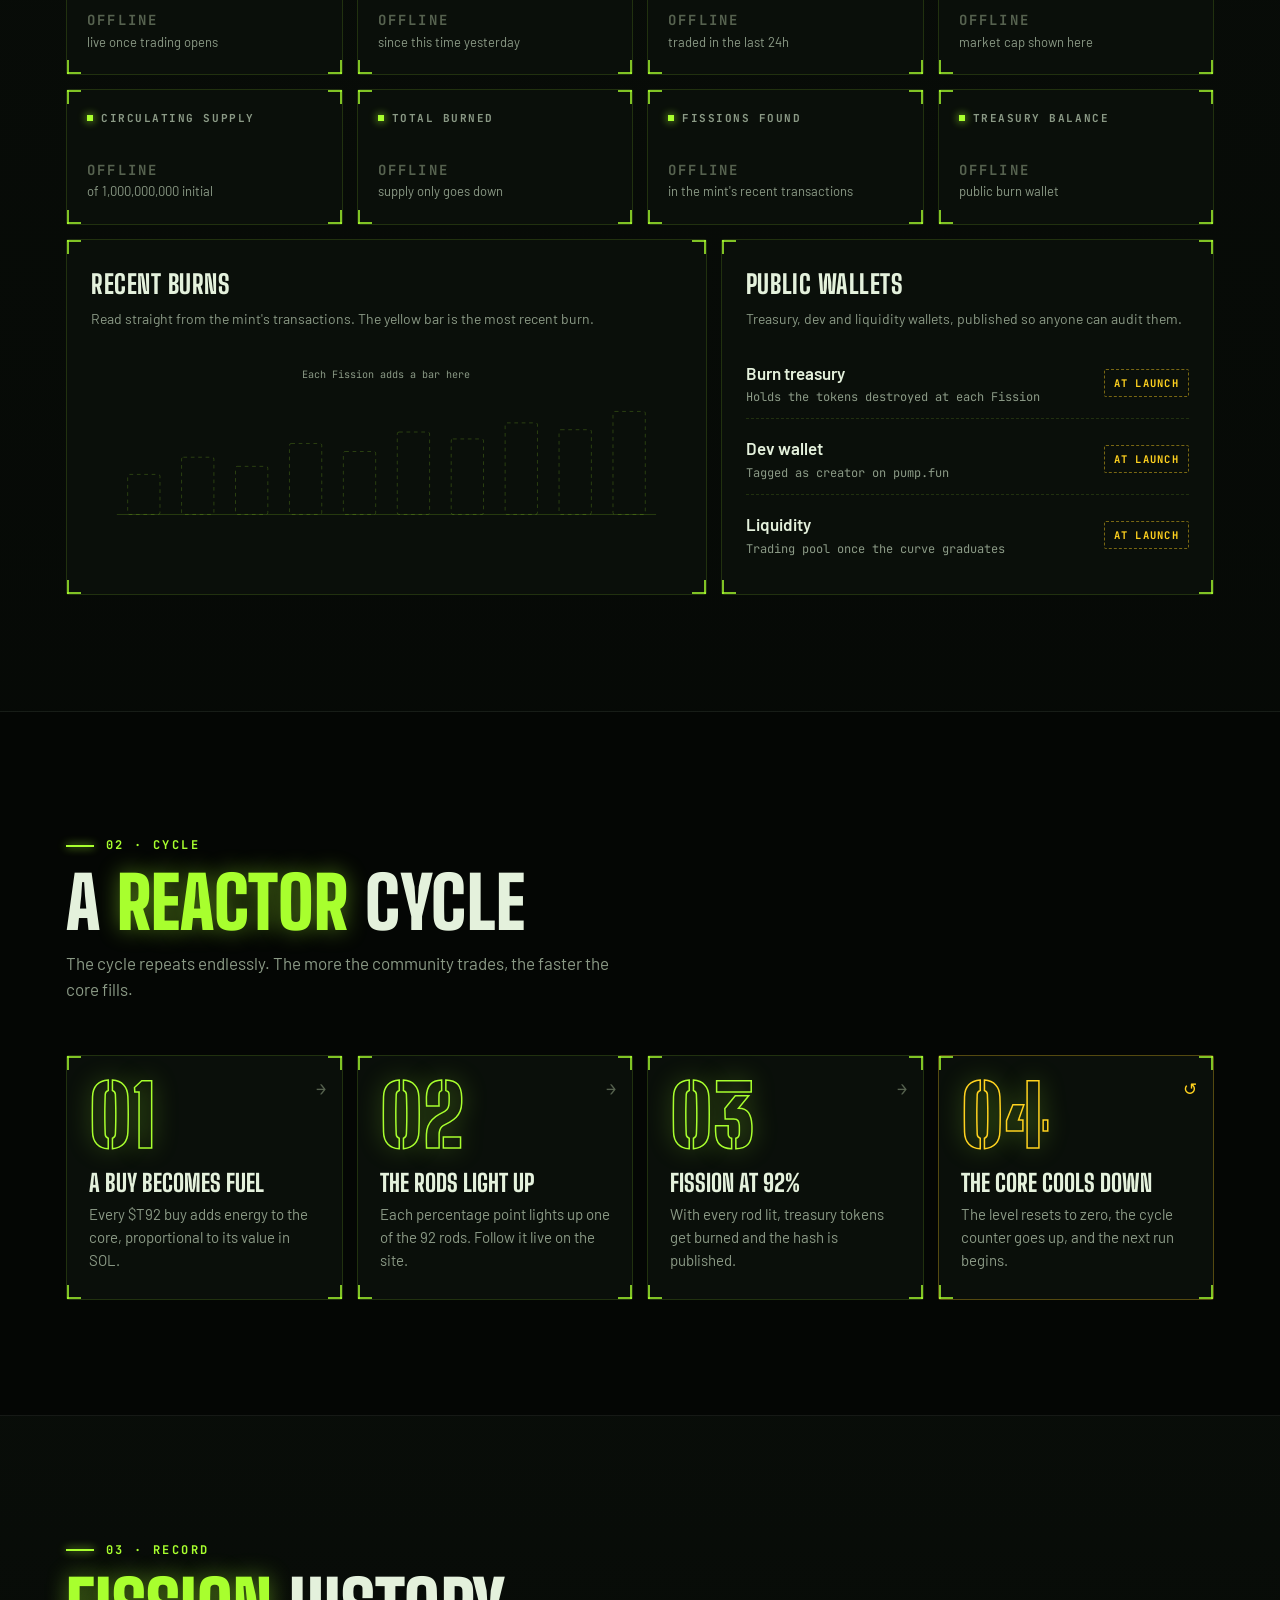
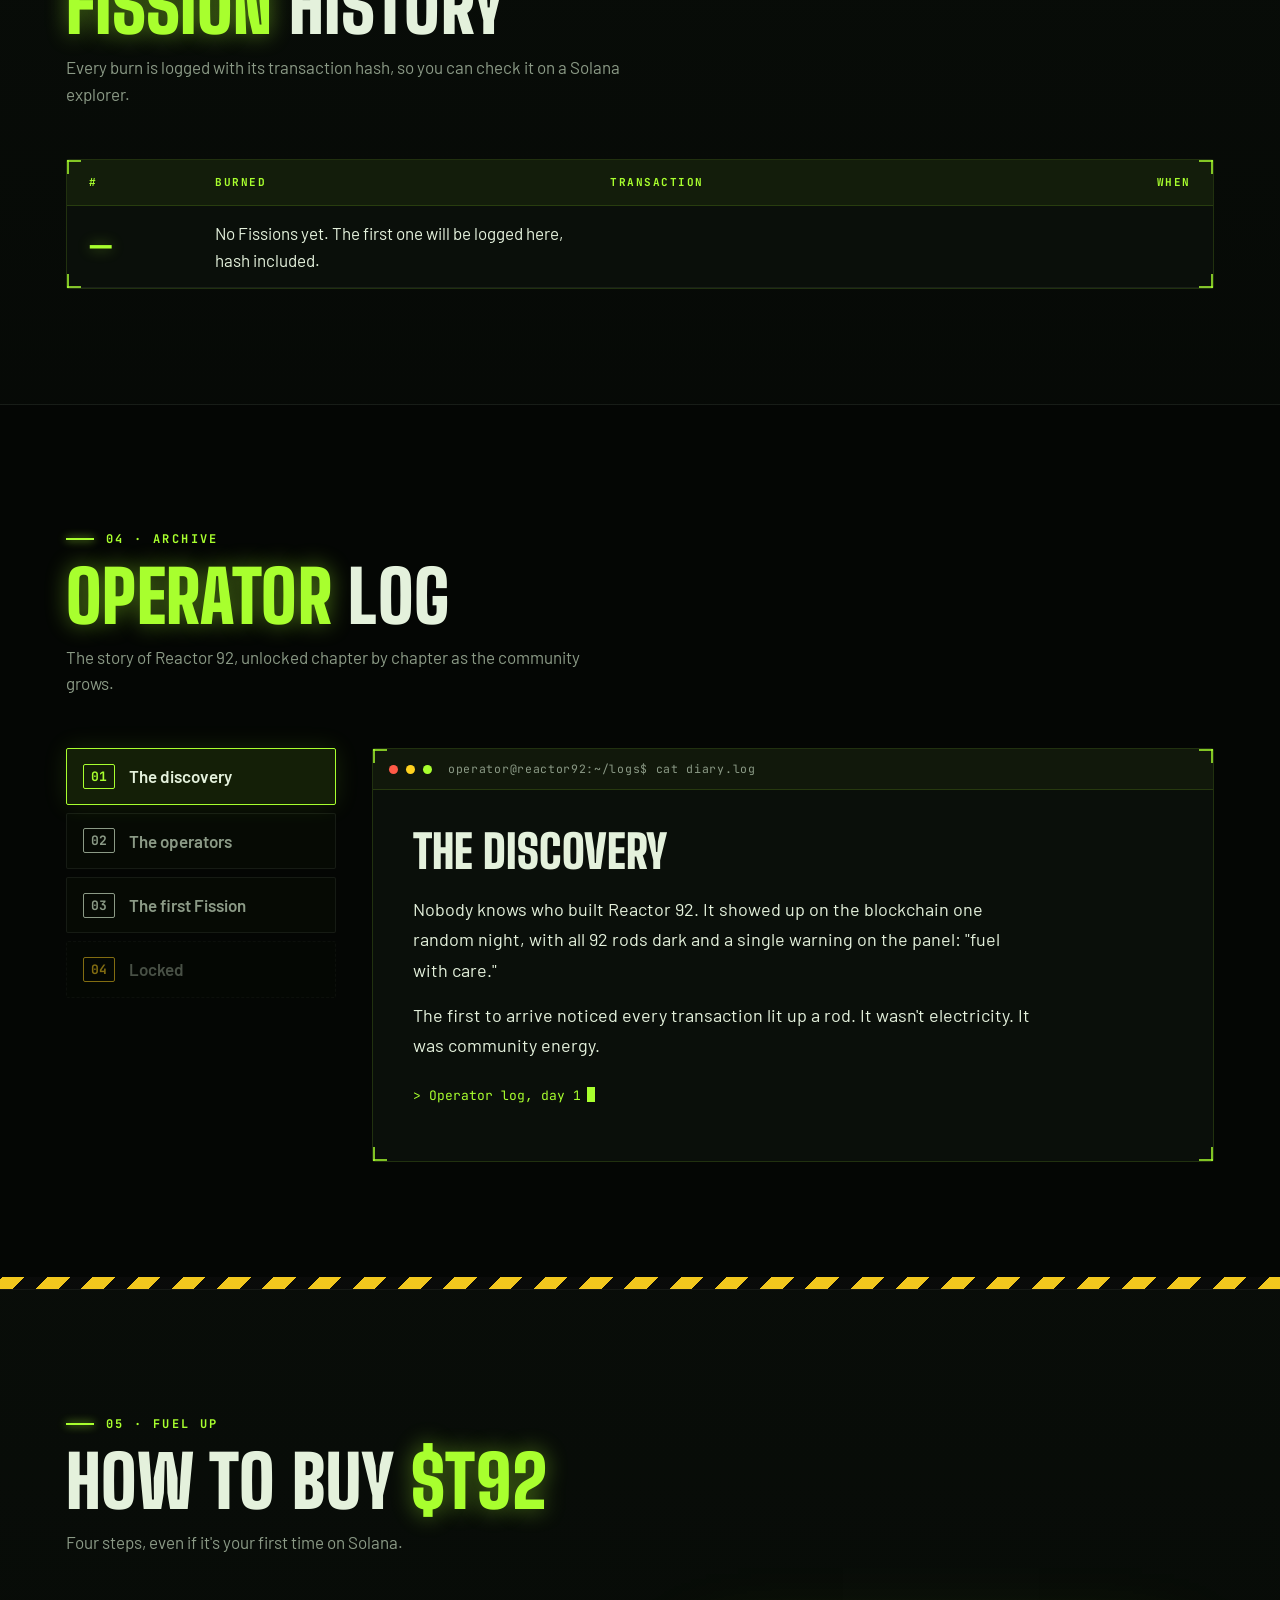
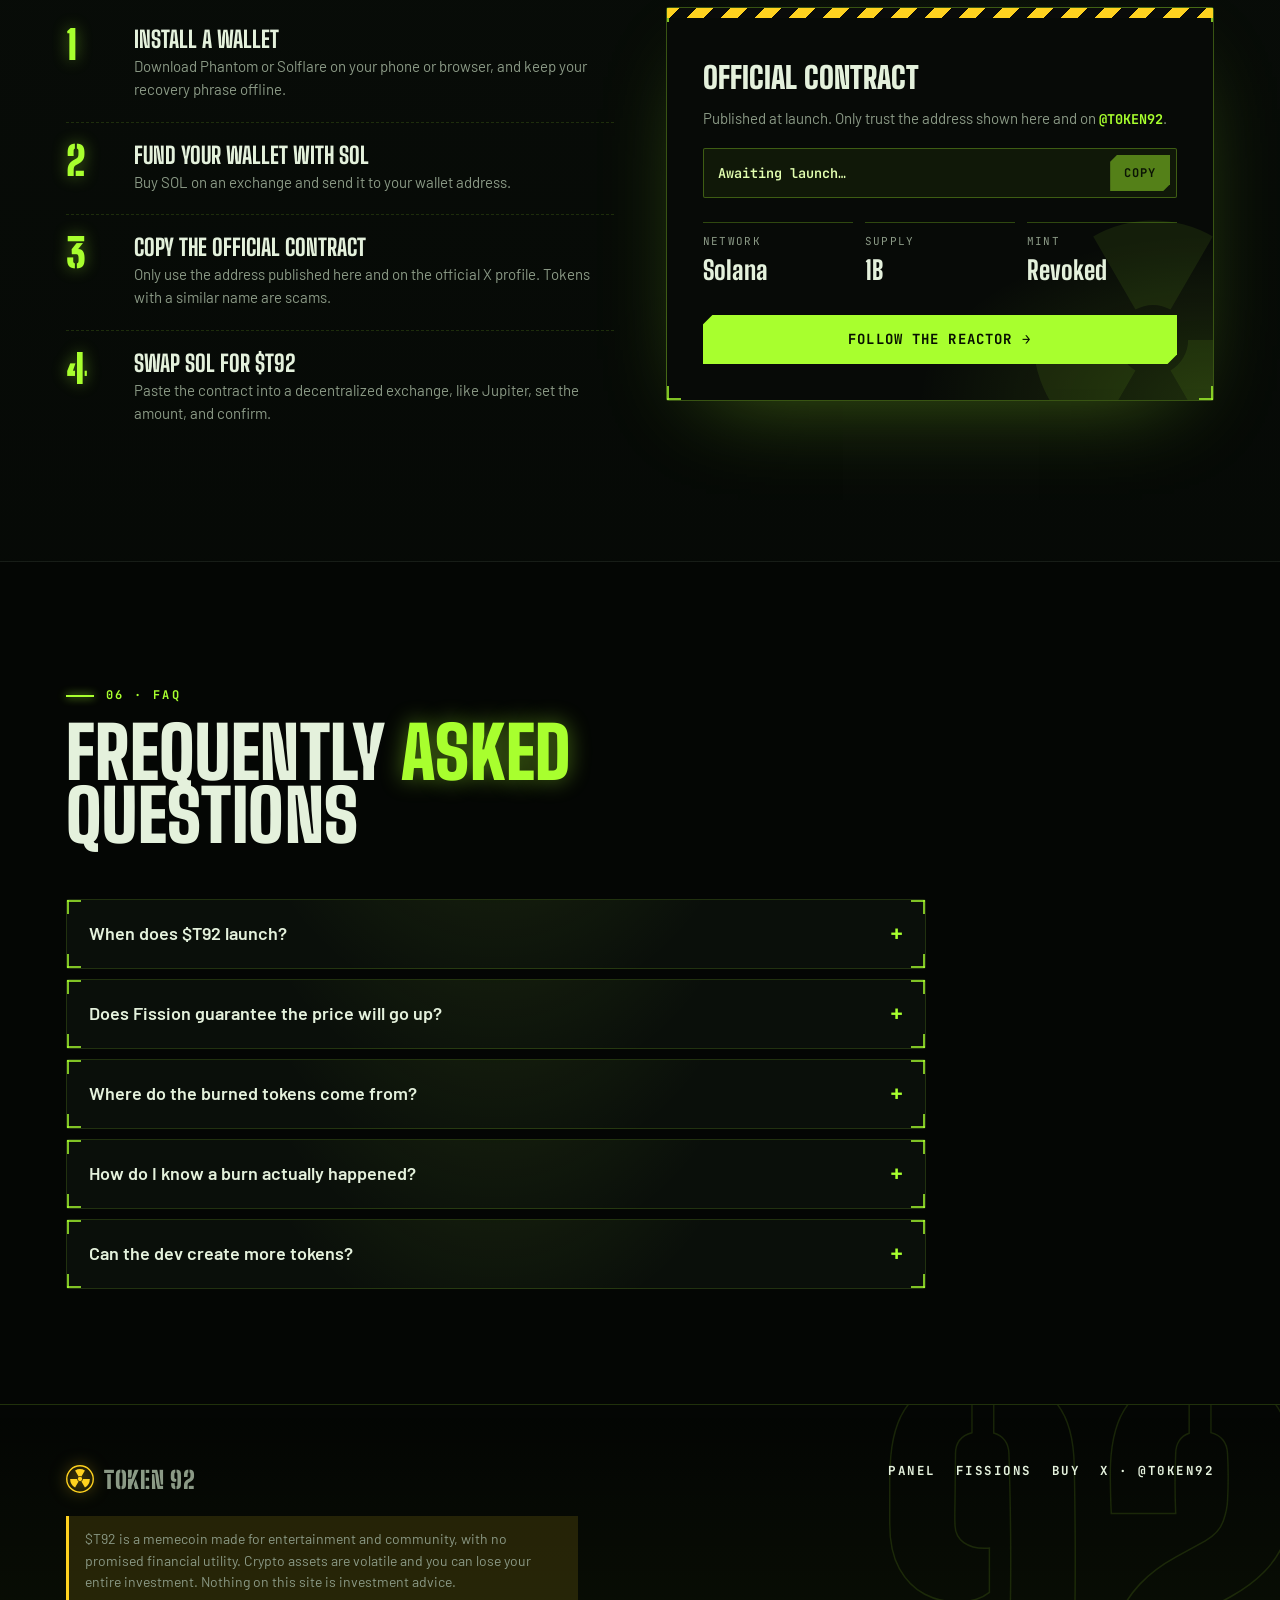
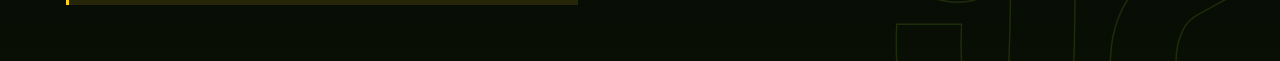
==== commit 5b2f0ca8: "Add dev wallet; keep project wallets out of the core fill - DEV_ADDRESS set in CONFIG - Buys signed " ====
--- a/token92-completo-real.html
+++ b/token92-completo-real.html
@@ -807,8 +807,10 @@
   MINT_ADDRESS: "",
 
   // PUBLIC addresses (not private keys). Leave "" for any you don't have yet.
+  // They're shown on the site only after launch (MINT_ADDRESS set), and buys made
+  // by the dev and treasury wallets don't count toward the core fill.
   TREASURY_ADDRESS: "",
-  DEV_ADDRESS: "",
+  DEV_ADDRESS: "2MqWND3hdXhQ7uZ1SQCwAAymCaAH3xRuMiUtX3JXjCfE",
   LIQUIDITY_ADDRESS: "",
 
   // Initial token supply, in "human" format (not accounting for decimals).
@@ -1005,7 +1007,8 @@
 
   // -0.0005 SOL is just so the tiny network fee alone doesn't count as a "buy"
   if (solDelta < -0.0005 && tokenDelta > 0){
-    out.push({ amount:tokenDelta, sol:Math.abs(solDelta), signature:sig, time:tx.blockTime });
+    var payer = keys[payerIdx] && (keys[payerIdx].pubkey || keys[payerIdx]);
+    out.push({ amount:tokenDelta, sol:Math.abs(solDelta), signature:sig, time:tx.blockTime, wallet:String(payer) });
   }
   return out;
 }
@@ -1018,7 +1021,8 @@
     ['Liquidity', CONFIG.LIQUIDITY_ADDRESS, 'Trading pool once the curve graduates']
   ];
   $('walletsList').innerHTML = rows.map(function(r){
-    if (!r[1]) return '<li class="pending"><span class="n">'+r[0]+'</span><span class="a">'+r[2]+'</span><span class="tag">at launch</span></li>';
+    // addresses stay hidden until launch so snipers can't watch the dev wallet for the creation tx
+    if (!r[1] || !CONFIG.MINT_ADDRESS) return '<li class="pending"><span class="n">'+r[0]+'</span><span class="a">'+r[2]+'</span><span class="tag">at launch</span></li>';
     return '<li><span class="n">'+r[0]+'</span><span class="a">'+r[1]+'</span><button class="btn btn-ghost btn-sm" data-copy="'+r[1]+'">Copy</button></li>';
   }).join('');
 }
@@ -1254,8 +1258,10 @@
         // current cycle = since the last real Fission found (or since the start
         // of the lookback window, if no burn has shown up in it yet)
         var cycleStart = burns.length ? burns[0].time : 0;
+        // buys from the project's own wallets never fuel the core: only the community does
+        var own = [CONFIG.DEV_ADDRESS, CONFIG.TREASURY_ADDRESS].filter(Boolean);
         var volume = buys
-          .filter(function(b){ return b.time > cycleStart; })
+          .filter(function(b){ return b.time > cycleStart && own.indexOf(b.wallet) < 0; })
           .reduce(function(sum,b){ return sum + Math.min(b.amount, CONFIG.MAX_BUY_IMPACT); }, 0);
         var pct = CONFIG.FISSION_VOLUME_TARGET>0 ? (volume/CONFIG.FISSION_VOLUME_TARGET*100) : 0;
         renderLevel(pct);
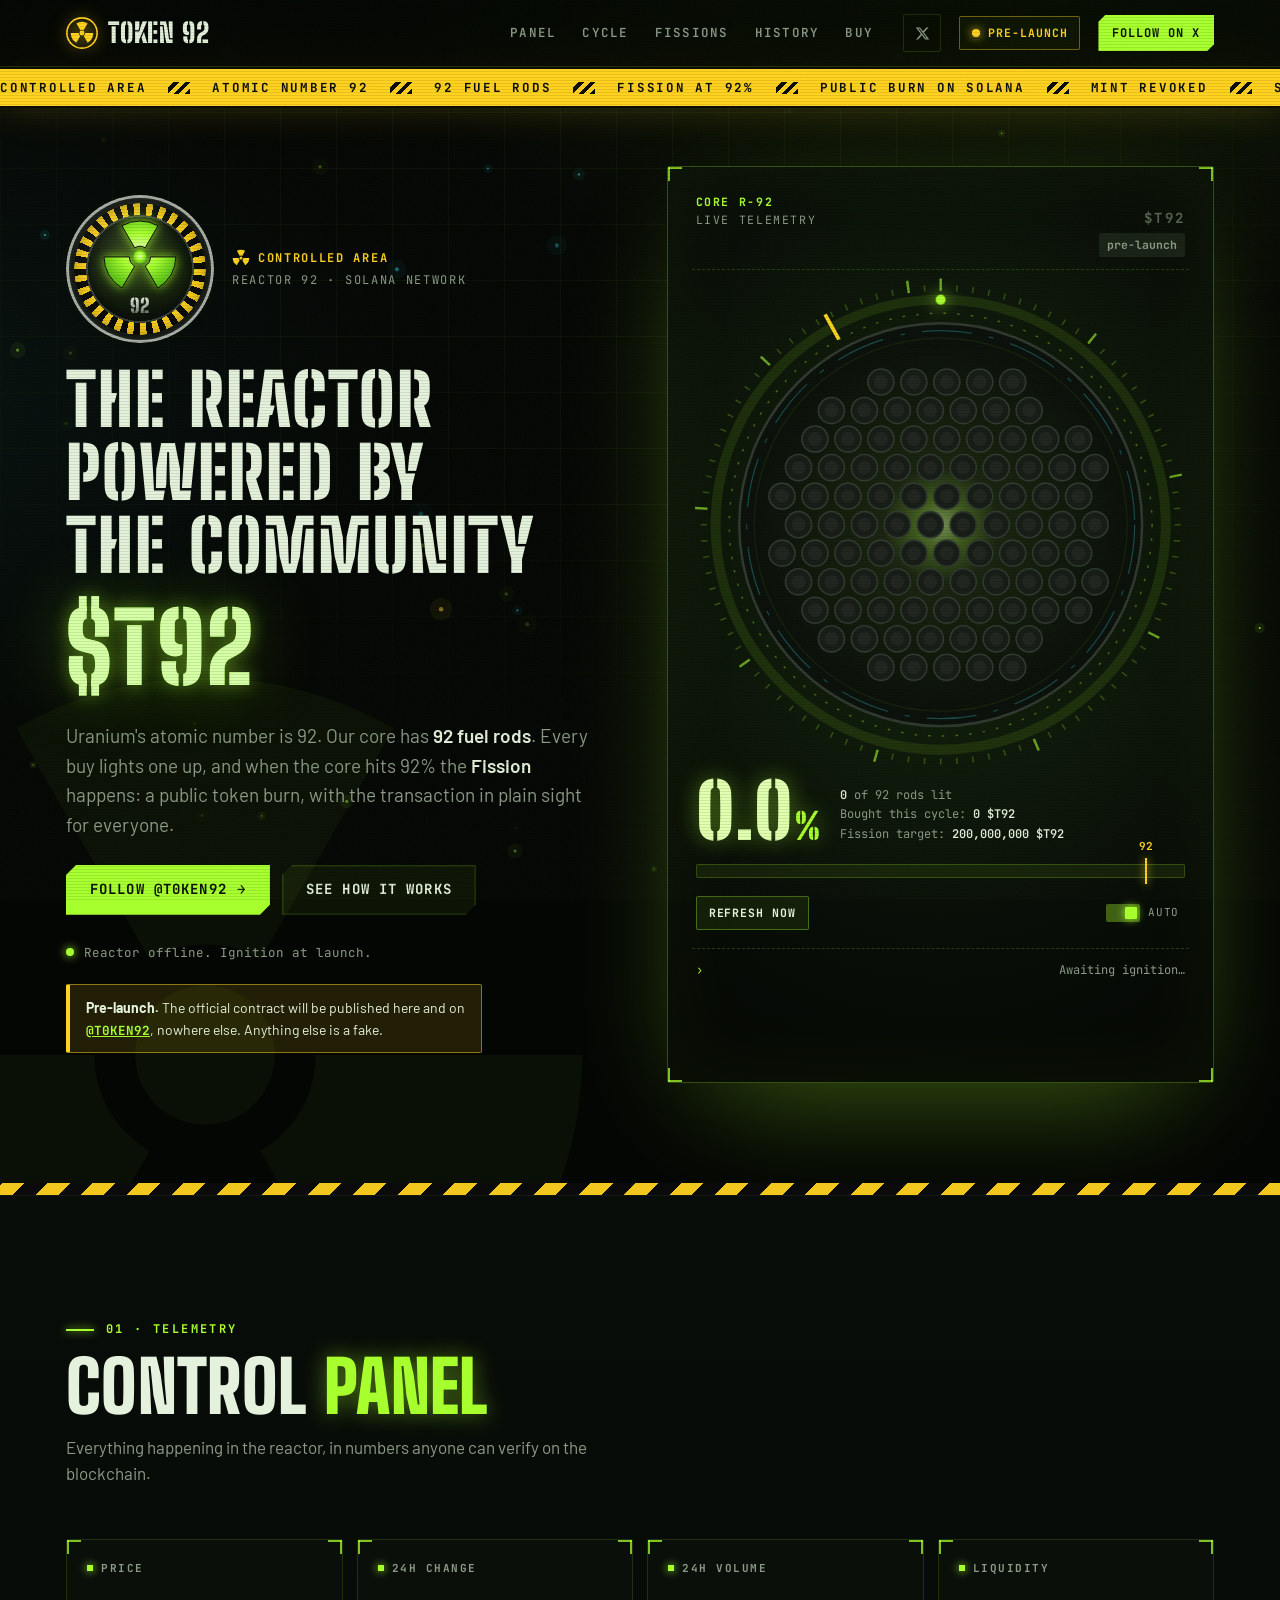
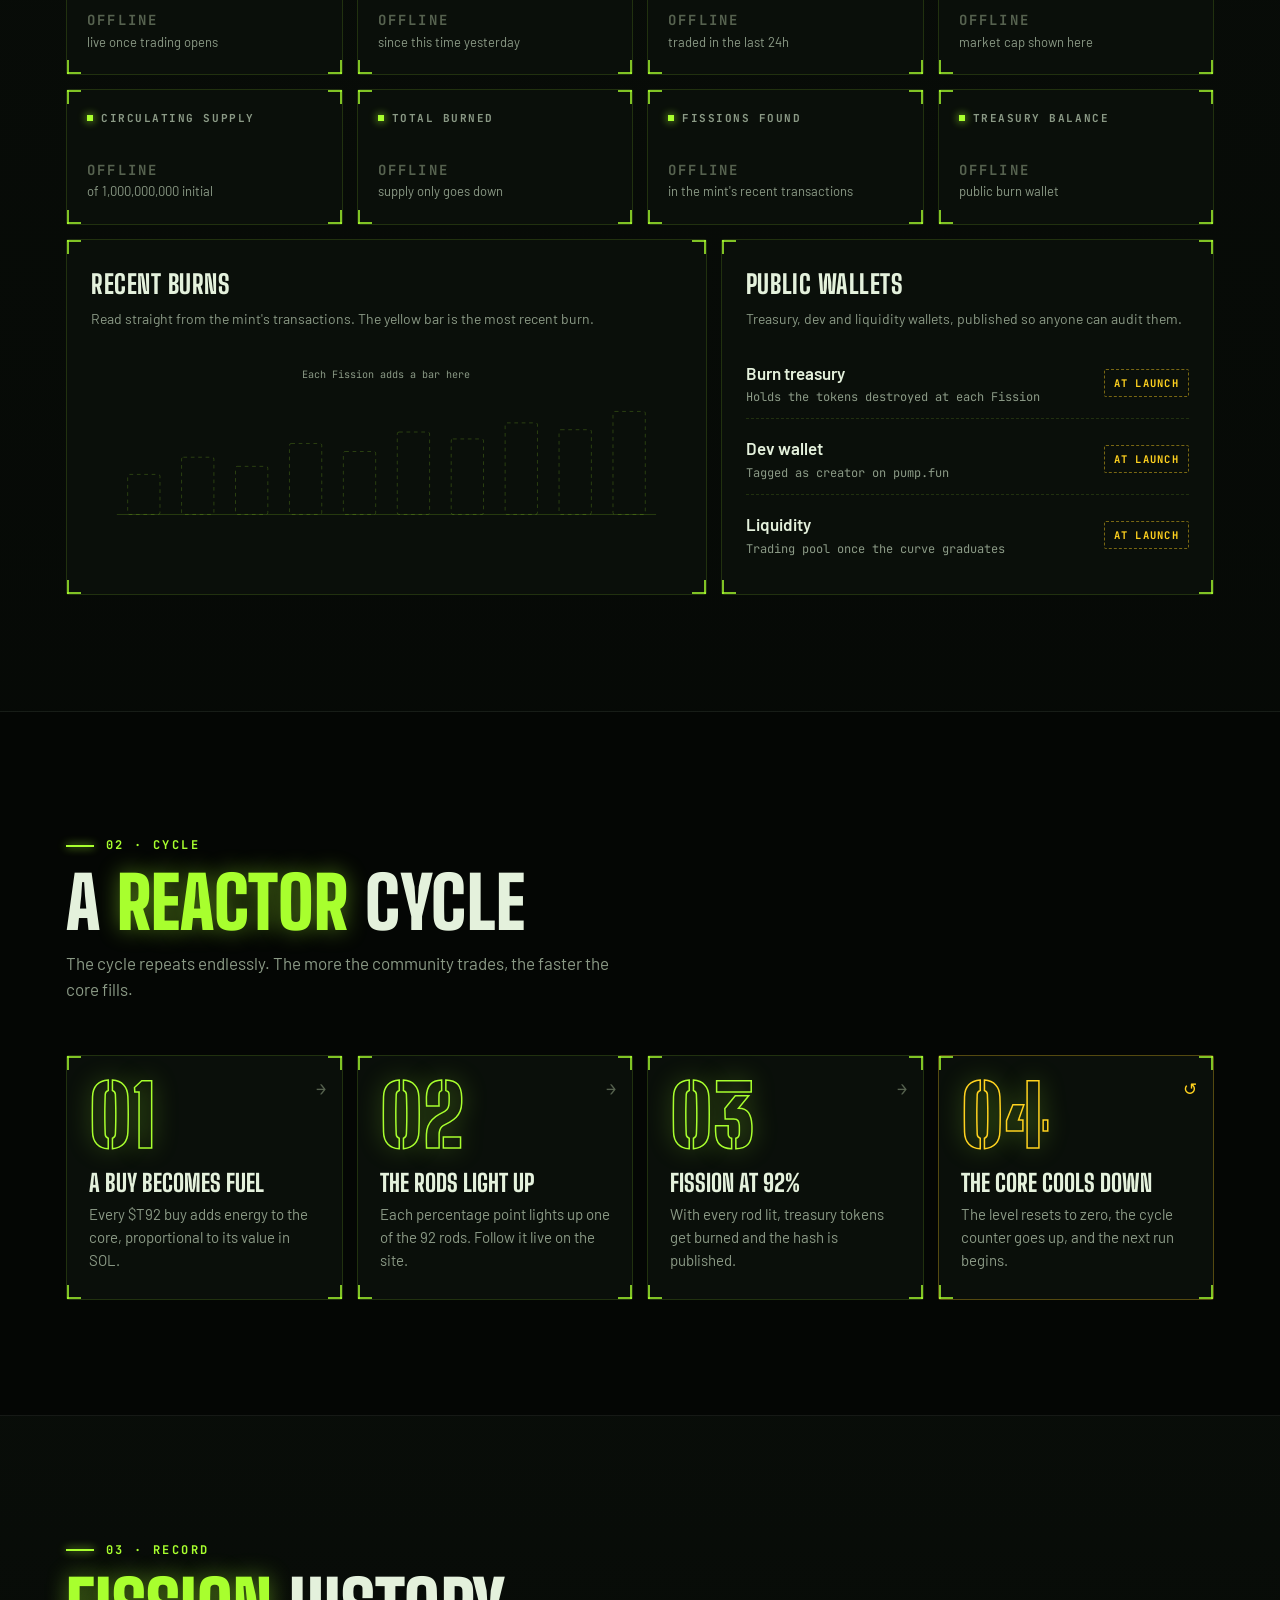
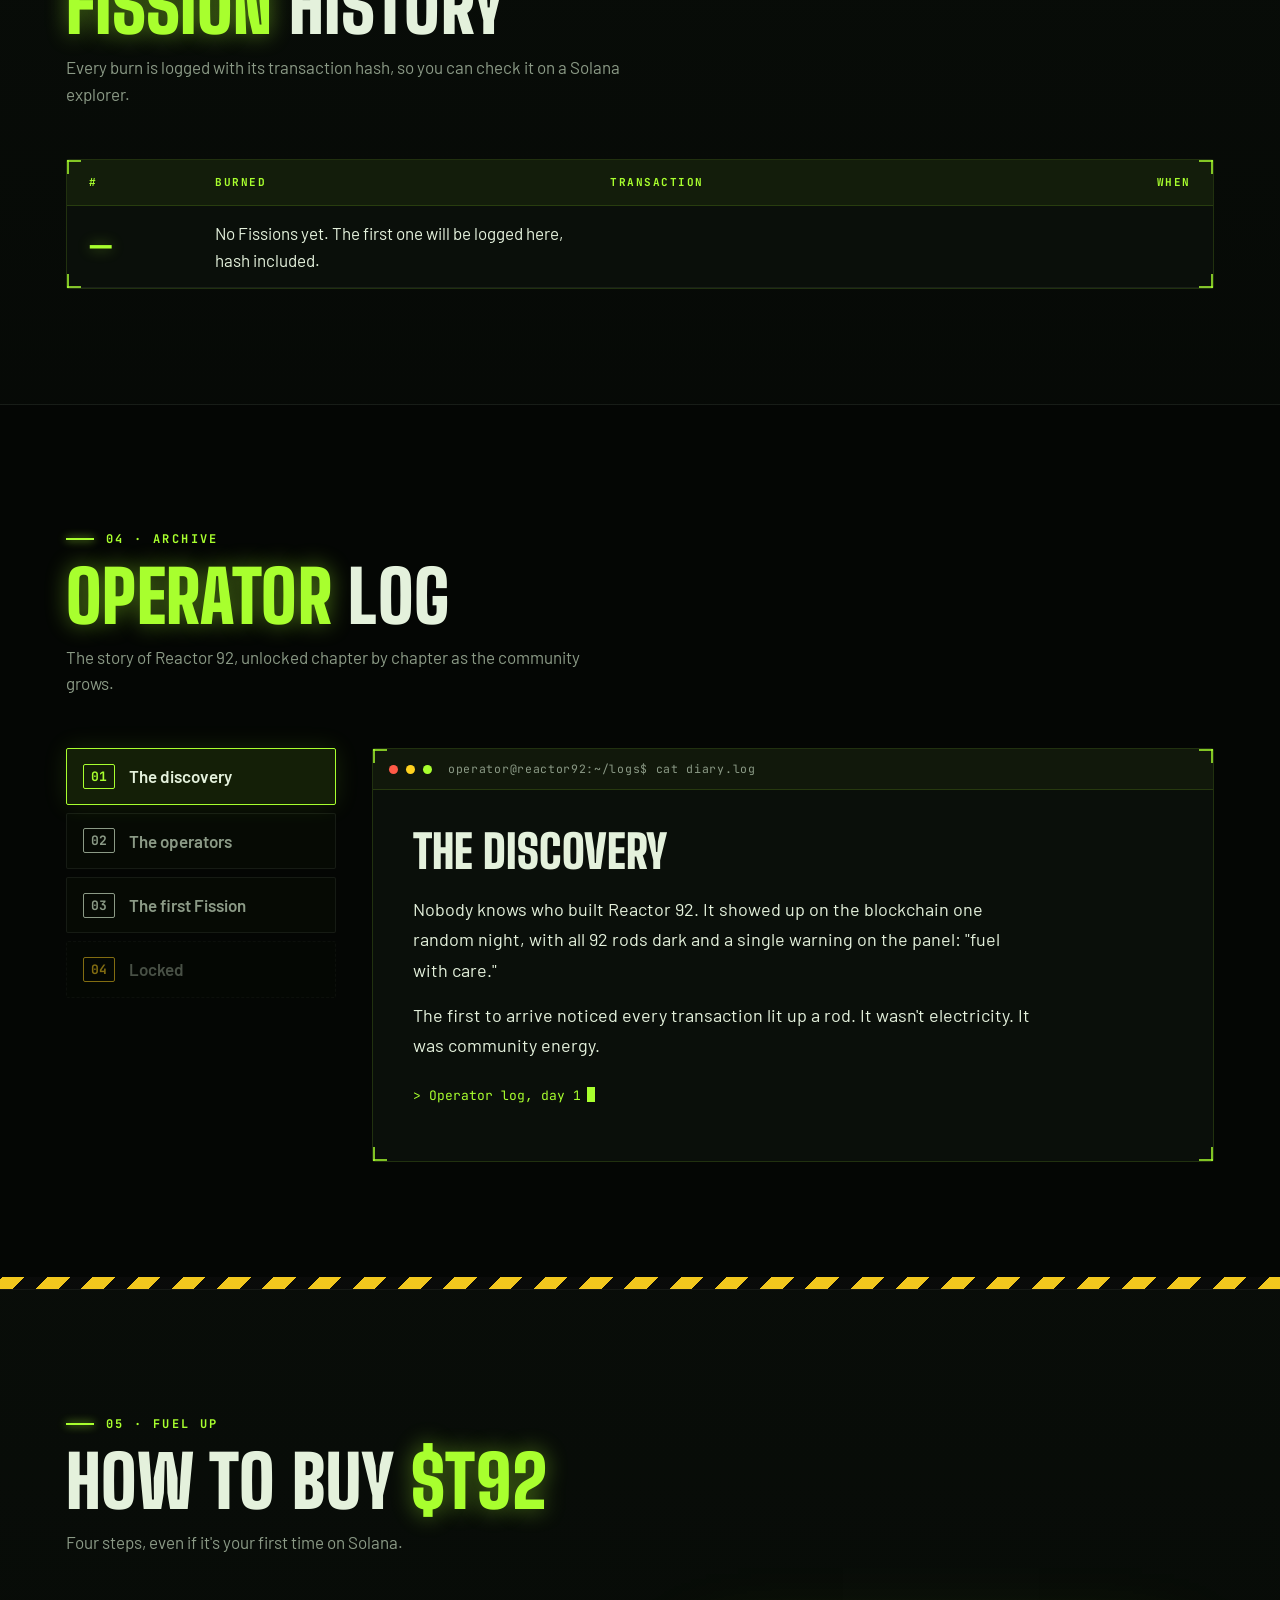
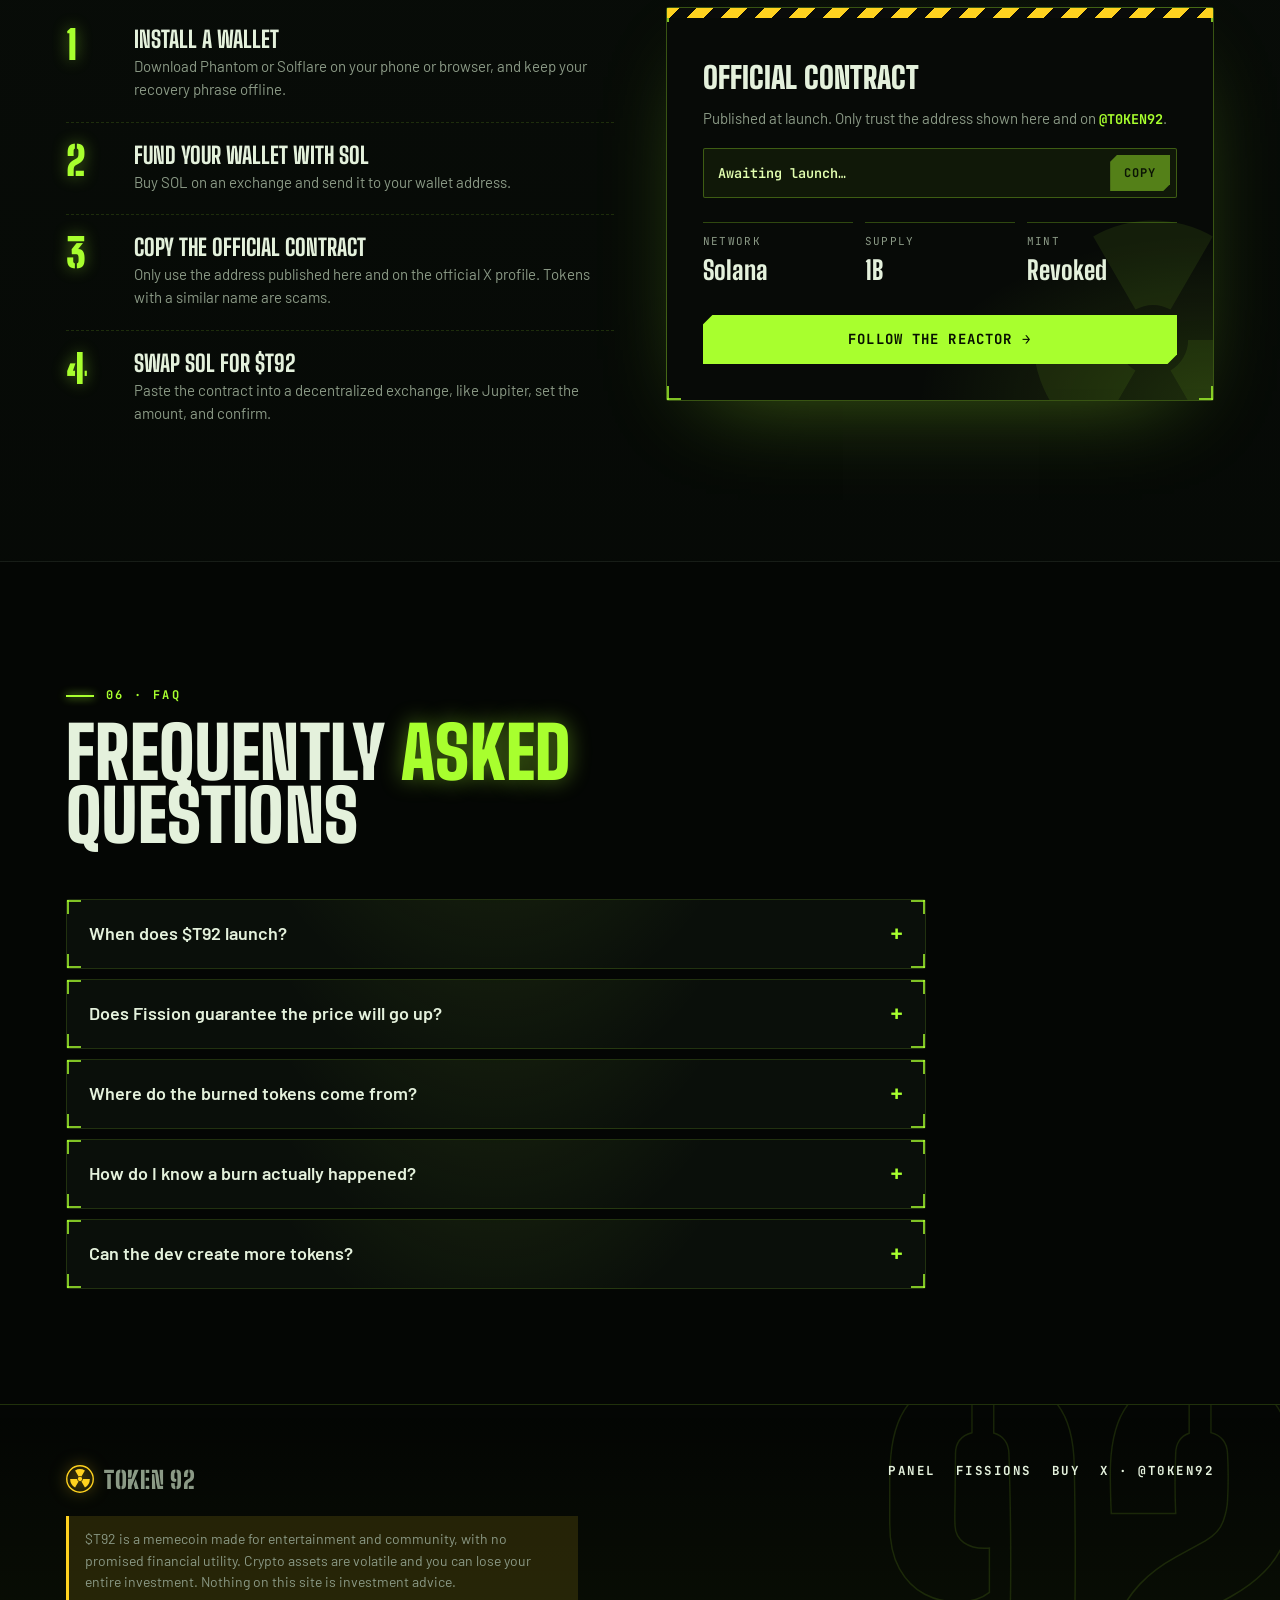
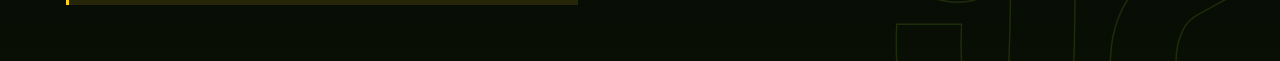
==== commit 4741a2b2: "Add treasury wallet address Co-Authored-By: Claude Sonnet 5 <noreply@anthropic.com>" ====
--- a/token92-completo-real.html
+++ b/token92-completo-real.html
@@ -809,7 +809,7 @@
   // PUBLIC addresses (not private keys). Leave "" for any you don't have yet.
   // They're shown on the site only after launch (MINT_ADDRESS set), and buys made
   // by the dev and treasury wallets don't count toward the core fill.
-  TREASURY_ADDRESS: "",
+  TREASURY_ADDRESS: "FvgJUyqa8ZUetpjqmBgARWb2Pji1uAbecKeFK5aFbZ7h",
   DEV_ADDRESS: "2MqWND3hdXhQ7uZ1SQCwAAymCaAH3xRuMiUtX3JXjCfE",
   LIQUIDITY_ADDRESS: "",
 
